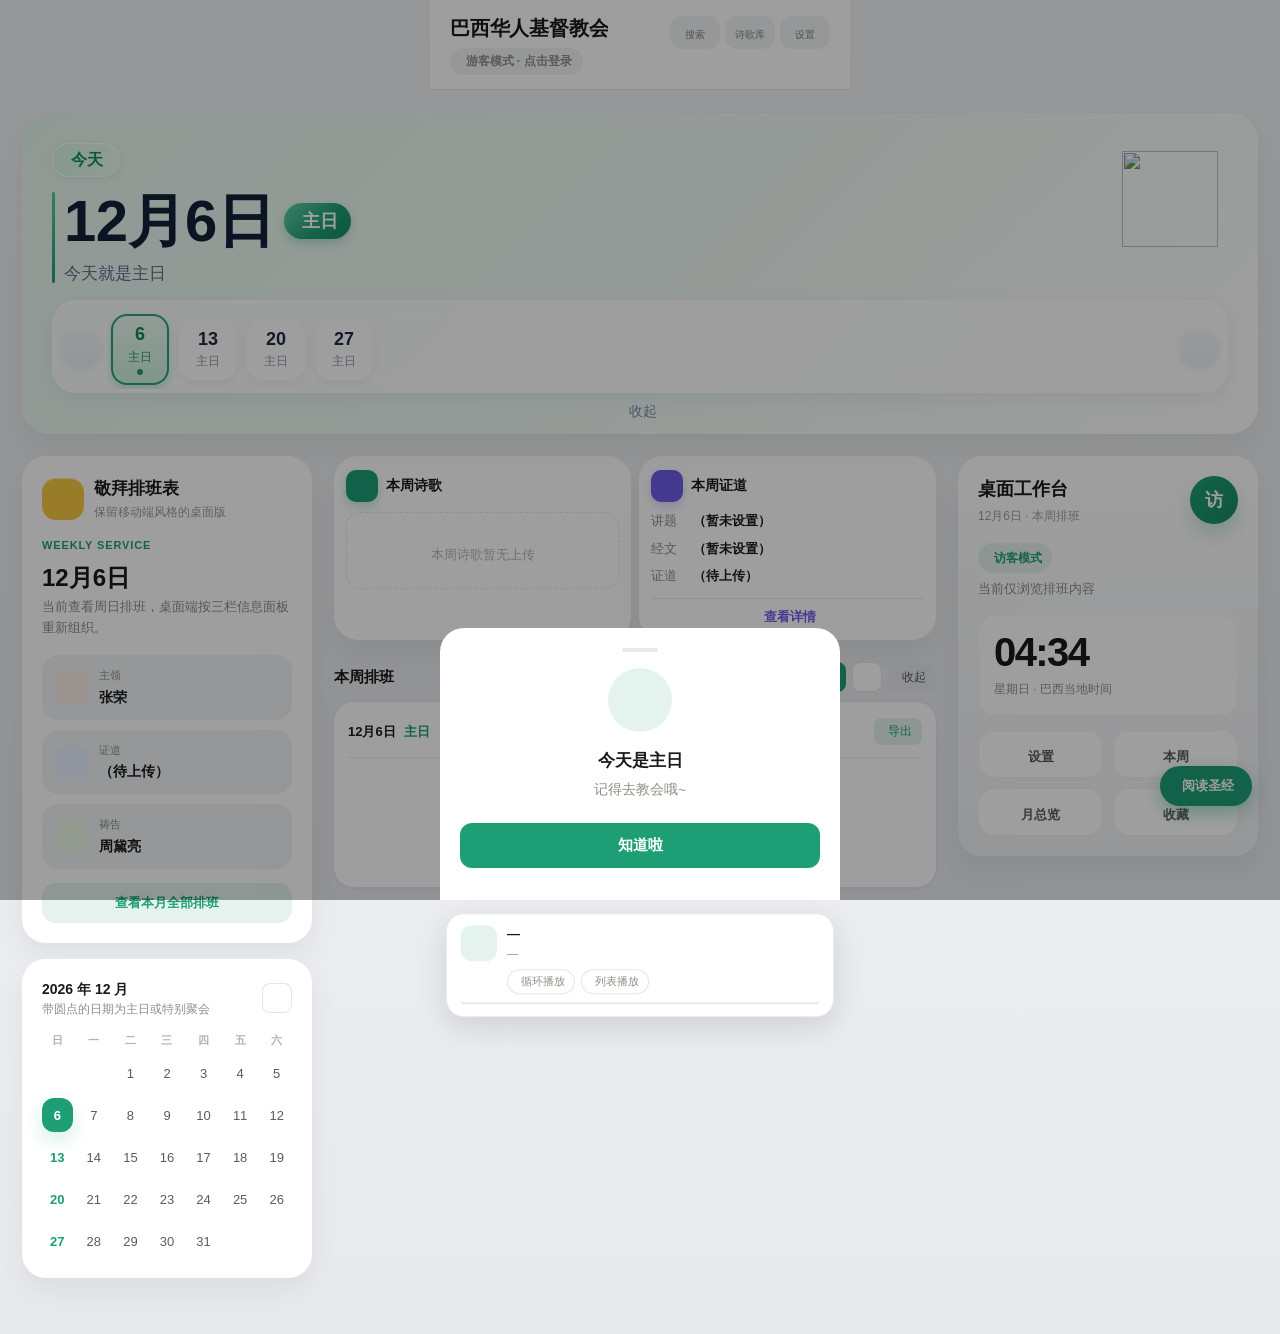
==== index.html @ f71f8730 "Add files via upload" ====
<!DOCTYPE html>
<html lang="zh-CN">
<head>
  <style type="text/css">
   @font-face {
       font-family: "MyLocalFont";
       src: url("liguofu.ttf") format("truetype");
       font-weight: normal;
       font-style: normal;
       font-display: swap;
   }
        
</style>
<meta charset="UTF-8">
<meta name="viewport" content="width=device-width, initial-scale=1.0">
<title id="pageTitleTag">敬拜排班表</title>
<meta name="description" id="metaDescTag" content="教会敬拜排班与诗歌库">
<meta property="og:title" id="metaOgTitleTag" content="敬拜排班表">
<meta property="og:description" id="metaOgDescTag" content="教会敬拜排班与诗歌库">
<meta property="og:image" id="metaOgImageTag" content="">
<link rel="stylesheet" href="https://cdn.jsdelivr.net/npm/@tabler/icons-webfont@latest/tabler-icons.min.css">
<link rel="stylesheet" href="styles.css">
</head>
<body class="app-loading">
<div class="app-loader" id="appLoader" aria-live="polite" aria-label="页面加载中">
  <div class="app-loader-inner">
    <div class="app-loader-book" aria-hidden="true">
      <div class="app-loader-shadow"></div>
      <div class="app-loader-book-shell">
        <div class="app-loader-cover-left"></div>
        <div class="app-loader-cover-right"></div>
        <div class="app-loader-book-spine"></div>
        <div class="app-loader-page-left"></div>
        <div class="app-loader-page-right"></div>
        <div class="app-loader-flip-page page-1"></div>
        <div class="app-loader-flip-page page-2"></div>
        <div class="app-loader-flip-page page-3"></div>
        <div class="app-loader-cross"></div>
        <div class="app-loader-ribbon"></div>
      </div>
    </div>
    <div class="app-loader-text">
      <div class="app-loader-verse" id="appLoaderVerse">正在翻阅圣经内容...</div>
      <div class="app-loader-ref" id="appLoaderVerseRef"></div>
    </div>
  </div>
</div>
<!-- ── Fixed top identity bar ──────────────────────────── -->
<div class="app-topbar" id="appTopbar">
  <div class="app-topbar-row">
    <div class="app-topbar-id">
      <div class="app-topbar-title">巴西华人基督教会</div>
      <div class="admin-badge" id="topbarAdminBadge" style="display:none"><i class="ti ti-shield-check"></i>管理员</div>
      <button class="guest-badge" id="topbarGuestBadge" onclick="openLogin()" title="点击登录管理员账号" aria-label="游客模式，点击登录">
        <i class="ti ti-user"></i>游客模式 · 点击登录
      </button>
    </div>
    <div class="app-topbar-icons">
      <!-- Search moved up from the header card for quicker access -->
      <button class="search-entry-btn" id="searchEntryBtn" onclick="openSearchModal()" title="搜索人员排班" aria-label="搜索排班">
        <i class="ti ti-search"></i><span class="tb-btn-label">搜索</span>
      </button>
      <!-- Song library entry now sits in the primary top bar for quick access -->
      <button class="songlib-entry-btn" id="songLibEntryBtn" onclick="openSongLibrary()" title="诗歌库" aria-label="诗歌库">
        <i class="ti ti-music"></i><span class="tb-btn-label">诗歌库</span>
      </button>
      <!-- Logged-in state: leave approval lives inside the admin dropdown menu -->
      <div id="adminBar" class="admin-bar">
        <div class="admin-menu-wrap">
          <button class="logout-btn" id="adminMenuBtn" onclick="toggleAdminMenu(event)" title="管理" aria-label="管理">
            <i class="ti ti-shield-cog"></i><span class="tb-btn-label">管理</span>
            <span class="leave-badge-dot" id="adminMenuBadgeDot">0</span>
          </button>
          <div class="admin-menu" id="adminMenu">
            <button class="admin-menu-item" onclick="closeAdminMenu();openLeaveEntry()">
              <i class="ti ti-calendar-off"></i><span>请假审批</span>
              <span class="admin-menu-item-badge" id="leaveMenuBadge">0</span>
            </button>
            <button class="admin-menu-item" onclick="closeAdminMenu();openAdminData()">
              <i class="ti ti-chart-bar"></i><span>访客与登录数据</span>
            </button>
            <button class="admin-menu-item" onclick="closeAdminMenu();openFeedbackList()">
              <i class="ti ti-message-2"></i><span>用户反馈</span>
            </button>
            <button class="admin-menu-item" onclick="closeAdminMenu();openRoster()">
              <i class="ti ti-users"></i><span>名单成员管理</span>
            </button>
            <div class="admin-menu-divider"></div>
            <button class="admin-menu-item danger" onclick="closeAdminMenu();logout()">
              <i class="ti ti-logout"></i><span>退出登录</span>
            </button>
          </div>
        </div>
      </div>
      <button class="settings-entry-btn" onclick="openSettings()" title="用户设置" aria-label="用户设置">
        <i class="ti ti-settings"></i><span class="tb-btn-label">设置</span>
      </button>
    </div>
  </div>
</div>
<div class="app">
<div class="app-topbar-spacer"></div>

<!-- ── Header ────────────────────────────────────────── -->
<div class="header-card" id="headerCard">
  <div class="header-card-bg" id="headerCardBg" aria-hidden="true"></div>
  <div class="date-info-card">
    <div class="header-card-deco" aria-hidden="true"><img src="https://raw.githubusercontent.com/duijiao/schedule/6491a5d0398a45434e4b0cbef066ec70df3dabe9/time.png" alt=""></div>
    <div class="header-slogan" id="hdrSlogan" aria-hidden="true"></div>
    <div class="date-info-top" onclick="openMonthPicker()" title="选择月份">
      <div class="header-date">
        <div class="today-label"><i class="ti ti-calendar"></i>今天</div>
        <div class="date-info-block">
          <div class="date-info-date-row">
            <div class="day-num" id="hdrDay"></div>
            <span class="date-info-weekday-tag"><span id="hdrWeekdayTag">主日</span><i class="ti ti-chevron-right"></i></span>
          </div>
          <div class="header-date-hint">
            <span class="day-info-text" id="hdrInfo"></span>
          </div>
          <div class="header-mini" id="hdrMini"></div>
        </div>
      </div>
    </div>
  </div>
  <div class="header-collapsible">
    <div class="week-nav-wrap">
      <button class="nav-arrow" onclick="shiftMonth(-1)" aria-label="上个月"><i class="ti ti-chevron-left"></i></button>
      <div class="week-nav" id="sundayNav"></div>
      <button class="nav-arrow" onclick="shiftMonth(1)" aria-label="下个月"><i class="ti ti-chevron-right"></i></button>
    </div>
  </div>
  <div class="collapse-tab" onclick="toggleCollapse()">
    <i class="ti ti-chevron-up" id="collapseIcon"></i>
    <span id="collapseLabel">收起</span>
  </div>
</div>

<!-- ── Modals ─────────────────────────────────────────── -->
<div class="modal-overlay" id="searchOverlay" onclick="closeSearchModal(event)">
  <div class="search-modal modal-has-close-btn" onclick="event.stopPropagation()">
    <button class="modal-close-btn" onclick="closeSearchModal()" aria-label="关闭"><i class="ti ti-x"></i></button>
    <div class="picker-handle"></div>
    <div class="drawer-title">搜索排班</div>
    <div class="drawer-sub">输入人名，查看本月排班记录</div>
    <div class="search-modal-wrap">
      <i class="ti ti-search search-modal-icon"></i>
      <input class="search-modal-input" id="searchInput" type="text" placeholder="搜索人名，查看本月排班…" oninput="onSearch()" autocomplete="off">
      <button class="search-modal-clear" id="searchClear" onclick="clearSearch()"><i class="ti ti-x"></i></button>
    </div>
    <div class="search-modal-hint" id="searchModalHint">
      <i class="ti ti-search"></i>
      <span>输入人名，快速查看本月排班</span>
    </div>
    <div class="search-modal-results" id="searchResultPanel">
      <div class="search-result-header">
        <span class="search-result-title" id="searchResultTitle"></span>
        <button class="export-btn" onclick="doExportPerson(document.getElementById('searchInput').value.trim())">
          <i class="ti ti-download"></i>导出
        </button>
      </div>
      <div id="searchResultList"></div>
    </div>
  </div>
</div>

<div class="modal-overlay" id="monthPickerOverlay" onclick="closeMonthPicker(event)">
  <div class="month-picker modal-has-close-btn" onclick="event.stopPropagation()">
    <button class="modal-close-btn" onclick="closeMonthPicker()" aria-label="关闭"><i class="ti ti-x"></i></button>
    <div class="picker-handle"></div>
    <div class="picker-title">选择月份</div>
    <div class="picker-year-row">
      <button class="year-arrow" onclick="shiftYear(-1)"><i class="ti ti-chevron-left"></i></button>
      <span class="year-label" id="pickerYear"></span>
      <button class="year-arrow" onclick="shiftYear(1)"><i class="ti ti-chevron-right"></i></button>
    </div>
    <div class="month-grid" id="monthGrid"></div>
  </div>
</div>

<div class="modal-overlay" id="loginOverlay" onclick="closeLogin(event)">
  <div class="login-modal modal-has-close-btn" onclick="event.stopPropagation()">
    <button class="modal-close-btn" onclick="closeLogin()" aria-label="关闭"><i class="ti ti-x"></i></button>
    <div class="picker-handle"></div>
    <div class="login-title">管理员登录</div>
    <div class="login-sub">仅管理员可新增或修改排班</div>
    <div class="form-field">
      <label class="form-label">账号 / 邮箱</label>
      <input class="form-input" id="loginUser" type="text" placeholder="管理员账号或邮箱" autocomplete="off">
    </div>
    <div class="form-field">
      <label class="form-label">密码</label>
      <input class="form-input" id="loginPass" type="password" placeholder="密码" onkeydown="if(event.key==='Enter')doLogin()">
      <div class="form-error" id="loginError">账号或密码错误，请重试</div>
    </div>
    <button class="submit-btn" onclick="doLogin()">登录</button>
  </div>
</div>

<div class="modal-overlay" id="editOverlay" onclick="closeEdit(event)">
  <div class="edit-drawer" onclick="event.stopPropagation()">
    <div class="picker-handle"></div>
    <div class="drawer-title" id="editDrawerTitle"></div>
    <div class="drawer-sub" id="editDrawerSub"></div>
    <div id="editRoleSections"></div>
    <div class="drawer-actions">
      <button class="btn-cancel" onclick="closeEdit()">取消</button>
      <button class="btn-save" onclick="saveEdit()">保存</button>
    </div>
  </div>
</div>

<div class="modal-overlay" id="rosterOverlay" onclick="closeRoster(event)">
  <div class="edit-drawer modal-has-close-btn" onclick="event.stopPropagation()" style="max-height:90vh">
    <button class="modal-close-btn" onclick="closeRoster()" aria-label="关闭"><i class="ti ti-x"></i></button>
    <div class="picker-handle"></div>
    <div class="drawer-title">名单管理</div>
    <div class="drawer-sub">修改后立即生效，轮流排班自动计算</div>
    <div class="role-section">
      <div class="role-section-head"><div class="role-section-badge" style="background:#993C1D"><i class="ti ti-microphone" style="color:#fff"></i><span style="color:#fff">主理名单（轮流）</span></div></div>
      <div class="people-grid" id="leaderChips"></div>
      <div class="add-person-row"><input class="add-person-input" id="leaderInput" placeholder="添加主理人员" onkeydown="if(event.key==='Enter')addRosterPerson('leader')"><button class="add-person-btn" onclick="addRosterPerson('leader')">添加</button></div>
      <div style="font-size:11px;color:#aaa;margin-top:8px;display:flex;align-items:center;gap:8px"><span>起始日期（第一位）：</span><input id="leaderBase" type="date" style="border:1px solid #e0e0e0;border-radius:6px;padding:3px 6px;font-size:12px;font-family:inherit" onchange="saveRosterBase('leader',this.value)"></div>
    </div>
    <div class="role-section">
      <div class="role-section-head"><div class="role-section-badge" style="background:#3B6D11"><i class="ti ti-pray" style="color:#fff"></i><span style="color:#fff">祷告名单（轮流）</span></div></div>
      <div class="people-grid" id="prayerChips"></div>
      <div class="add-person-row"><input class="add-person-input" id="prayerInput" placeholder="添加祷告人员" onkeydown="if(event.key==='Enter')addRosterPerson('prayer')"><button class="add-person-btn" onclick="addRosterPerson('prayer')">添加</button></div>
      <div style="font-size:11px;color:#aaa;margin-top:8px;display:flex;align-items:center;gap:8px"><span>起始日期（第一位）：</span><input id="prayerBase" type="date" style="border:1px solid #e0e0e0;border-radius:6px;padding:3px 6px;font-size:12px;font-family:inherit" onchange="saveRosterBase('prayer',this.value)"></div>
    </div>
    <div class="role-section">
      <div class="role-section-head"><div class="role-section-badge" style="background:#185FA5"><i class="ti ti-book" style="color:#fff"></i><span style="color:#fff">证道名单（按月上传）</span></div></div>
      <div style="display:flex;align-items:center;gap:8px;margin-bottom:12px">
        <input type="month" id="sermonMonthInput" style="flex:1;padding:8px 10px;border:1.5px solid rgba(0,0,0,0.1);border-radius:10px;font-size:13px;outline:none;font-family:inherit" onchange="renderSermonMonthUI()">
        <button class="add-person-btn" onclick="renderSermonMonthUI()">载入</button>
      </div>
      <div id="sermonMonthList" style="display:flex;flex-direction:column;gap:8px"></div>
    </div>
    <div class="role-section">
      <div class="role-section-head"><div class="role-section-badge" style="background:#6741D9"><i class="ti ti-chart-bar" style="color:#fff"></i><span style="color:#fff">服侍次数统计</span></div></div>
      <div style="display:flex;align-items:center;gap:8px;margin-bottom:10px;flex-wrap:wrap">
        <input type="month" id="svcStatStart" style="flex:1;min-width:120px;padding:8px 10px;border:1.5px solid rgba(0,0,0,0.1);border-radius:10px;font-size:13px;outline:none;font-family:inherit">
        <span style="color:#aaa;font-size:12px">至</span>
        <input type="month" id="svcStatEnd" style="flex:1;min-width:120px;padding:8px 10px;border:1.5px solid rgba(0,0,0,0.1);border-radius:10px;font-size:13px;outline:none;font-family:inherit">
      </div>
      <div style="display:flex;align-items:center;gap:8px;margin-bottom:12px;flex-wrap:wrap">
        <select id="svcStatRole" style="flex:1;min-width:120px;padding:8px 10px;border:1.5px solid rgba(0,0,0,0.1);border-radius:10px;font-size:13px;outline:none;font-family:inherit;background:#fff">
          <option value="">全部岗位</option>
        </select>
        <button class="add-person-btn" onclick="renderServiceStats()">统计</button>
      </div>
      <div id="svcStatSummary" style="font-size:11px;color:#aaa;margin-bottom:8px"></div>
      <div id="svcStatList" style="display:flex;flex-direction:column;gap:6px"></div>
    </div>
    <div class="drawer-actions">
      <button class="btn-save" style="flex:1" onclick="closeRoster()">关闭</button>
    </div>
  </div>
</div>

<!-- ── Admin: site visits & login logs ───────────────────── -->
<div class="modal-overlay" id="adminDataOverlay" onclick="closeAdminData(event)">
  <div class="edit-drawer modal-has-close-btn" onclick="event.stopPropagation()" style="max-height:90vh">
    <button class="modal-close-btn" onclick="closeAdminData()" aria-label="关闭"><i class="ti ti-x"></i></button>
    <div class="picker-handle"></div>
    <div class="drawer-title">访客与登录记录</div>
    <div class="drawer-sub">仅管理员可见，数据来自云端；按设备去重，同一手机换过不同 IP 也会合并为一条，最多拉取最近 200 条原始记录</div>

    <div class="upload-source-tabs" style="margin-bottom:14px">
      <button class="upload-source-tab active" id="adminDataTabVisits" onclick="switchAdminDataTab('visits')">访客记录</button>
      <button class="upload-source-tab" id="adminDataTabLogins" onclick="switchAdminDataTab('logins')">登录记录</button>
    </div>

    <div id="adminDataSummary" style="font-size:12px;color:#888;margin-bottom:10px;display:flex;gap:14px;flex-wrap:wrap"></div>

    <button class="btn-danger-outline" id="deleteUnknownVisitsBtn" onclick="deleteUnknownVisits()">
      <i class="ti ti-trash"></i><span>删除 IP 未知的访客记录</span>
    </button>

    <div id="adminDataLoading" style="text-align:center;color:#aaa;font-size:13px;padding:20px 0">加载中…</div>
    <div id="adminDataVisitsPane" style="display:flex;flex-direction:column;gap:8px"></div>
    <div id="adminDataLoginsPane" style="display:none;flex-direction:column;gap:8px"></div>

    <div class="drawer-actions">
      <button class="btn-cancel" style="flex:1" onclick="refreshAdminData()">刷新</button>
      <button class="btn-save" style="flex:1" onclick="closeAdminData()">关闭</button>
    </div>
  </div>
</div>

<!-- ── 用户反馈列表（管理员查看）：居中弹窗，独立样式，不复用底部抽屉 ── -->
<div class="modal-overlay feedback-list-overlay" id="feedbackListOverlay" onclick="closeFeedbackList(event)">
  <div class="feedback-list-panel modal-has-close-btn" onclick="event.stopPropagation()">
    <button class="modal-close-btn" onclick="closeFeedbackList()" aria-label="关闭"><i class="ti ti-x"></i></button>
    <div class="drawer-title">用户反馈</div>
    <div class="drawer-sub">仅管理员可见，数据来自云端，最多拉取最近 200 条</div>

    <div class="upload-source-tabs" style="margin-bottom:14px">
      <button class="upload-source-tab active" id="feedbackListTabAll" onclick="switchFeedbackListTab('all')">全部</button>
      <button class="upload-source-tab" id="feedbackListTabGood" onclick="switchFeedbackListTab('good')">很好</button>
      <button class="upload-source-tab" id="feedbackListTabNeutral" onclick="switchFeedbackListTab('neutral')">一般</button>
      <button class="upload-source-tab" id="feedbackListTabBad" onclick="switchFeedbackListTab('bad')">有问题</button>
    </div>

    <div id="feedbackListSummary" style="font-size:12px;color:#888;margin-bottom:10px;display:flex;gap:14px;flex-wrap:wrap"></div>

    <div id="feedbackListLoading" style="text-align:center;color:#aaa;font-size:13px;padding:20px 0">加载中…</div>
    <div id="feedbackListPane" style="display:flex;flex-direction:column;gap:8px"></div>

    <div class="drawer-actions">
      <button class="btn-cancel" style="flex:1" onclick="refreshFeedbackList()">刷新</button>
      <button class="btn-save" style="flex:1" onclick="closeFeedbackList()">关闭</button>
    </div>
  </div>
</div>

<!-- ── Leave request: self-service submission modal ─────── -->
<div class="modal-overlay" id="leaveOverlay" onclick="closeLeaveEntry(event)">
  <div class="leave-modal" onclick="event.stopPropagation()">
    <div class="picker-handle"></div>
    <div id="leaveFormBox">
      <div class="leave-modal-title">请假申请</div>
      <div class="leave-modal-sub">选择您在该周的岗位与姓名，填写原因后提交，管理员会尽快为您安排替补</div>

      <div class="form-field">
        <label class="form-label">选择主日</label>
        <input class="form-input" id="leaveDateInput" type="date" onchange="onLeaveDateChange()">
      </div>

      <div class="form-field">
        <label class="form-label">该周排班（点击选择您的岗位）</label>
        <div class="leave-shift-pick-grid" id="leaveShiftPickGrid"></div>
      </div>

      <div class="form-field" id="leaveNameField" style="display:none">
        <label class="form-label">您的姓名</label>
        <div class="leave-name-chip-grid" id="leaveNameChipGrid"></div>
      </div>

      <div class="form-field">
        <label class="form-label">请假原因（选填）</label>
        <textarea class="leave-reason-textarea" id="leaveReasonInput" placeholder="例如：临时出差、身体不适等"></textarea>
      </div>

      <div class="leave-form-error" id="leaveFormError">请选择主日、岗位与姓名后再提交</div>
      <div class="drawer-actions">
        <button class="btn-cancel" onclick="closeLeaveEntry()">取消</button>
        <button class="btn-save" onclick="submitLeaveRequest()">提交申请</button>
      </div>
    </div>
    <div class="leave-success-box" id="leaveSuccessBox">
      <i class="ti ti-circle-check"></i>
      <div class="leave-success-title">申请已提交</div>
      <div class="leave-success-sub">管理员审核后会安排替补，请留意排班更新</div>
      <div class="drawer-actions">
        <button class="btn-save" style="flex:1" onclick="closeLeaveEntry()">完成</button>
      </div>
    </div>
  </div>
</div>

<!-- ── 邮箱绑定信息修改（通过专属链接 ?manage=token 打开）────── -->
<div class="modal-overlay" id="manageSubOverlay" onclick="closeManageSubModal(event)">
  <div class="leave-modal" onclick="event.stopPropagation()">
    <div class="picker-handle"></div>
    <div class="leave-modal-title">邮箱提醒设置</div>
    <div class="leave-modal-sub">可以直接修改邮箱、姓名，也可以取消订阅</div>

    <div class="form-field">
      <label class="form-label">接收提醒的邮箱</label>
      <input class="form-input" id="manageSubEmailInput" type="email" placeholder="邮箱地址">
    </div>
    <div class="form-field">
      <label class="form-label">姓名</label>
      <input class="form-input" id="manageSubNameInput" type="text" placeholder="用于匹配本周排班">
    </div>

    <div class="leave-form-error" id="manageSubError">请输入有效的邮箱地址</div>
    <div class="drawer-actions">
      <button class="btn-cancel" onclick="unsubscribeFromManageModal()">取消订阅</button>
      <button class="btn-save" onclick="saveManageSubModal()">保存修改</button>
    </div>
  </div>
</div>

<!-- ── Leave request: admin review list modal ────────────── -->
<div class="modal-overlay" id="leaveListOverlay" onclick="closeLeaveList(event)">
  <div class="edit-drawer modal-has-close-btn" onclick="event.stopPropagation()" style="max-height:88vh">
    <button class="modal-close-btn" onclick="closeLeaveList()" aria-label="关闭"><i class="ti ti-x"></i></button>
    <div class="picker-handle"></div>
    <div class="drawer-title">请假申请管理</div>
    <div class="drawer-sub">审批后可直接前往排班修改替补人员</div>
    <div class="leave-notif-hint" id="leaveNotifHint" onclick="openSettings();closeLeaveList()">
      <i class="ti ti-bell-ringing"></i>
      <span>开启浏览器推送通知，有新请假申请时可第一时间收到提醒</span>
      <i class="ti ti-chevron-right"></i>
    </div>
    <div class="leave-list-filter-row">
      <button class="leave-filter-btn active" id="leaveFilterPending" onclick="setLeaveListFilter('pending')">待处理</button>
      <button class="leave-filter-btn" id="leaveFilterApproved" onclick="setLeaveListFilter('approved')">已批准</button>
      <button class="leave-filter-btn" id="leaveFilterAll" onclick="setLeaveListFilter('all')">全部</button>
    </div>
    <div id="leaveListBody"></div>
  </div>
</div>

<div class="modal-overlay" id="noticeDetailOverlay" onclick="this.classList.remove('open')">
  <div class="notice-detail modal-has-close-btn" onclick="event.stopPropagation()">
    <button class="modal-close-btn" onclick="document.getElementById('noticeDetailOverlay').classList.remove('open')" aria-label="关闭"><i class="ti ti-x"></i></button>
    <div class="picker-handle"></div>
    <div class="notice-detail-title" id="noticeDetailTitle"></div>
    <div id="noticeDetailBody"></div>
  </div>
</div>

<div class="modal-overlay" id="sermonThemeDetailOverlay" onclick="closeSermonThemeDetail(event)">
  <div class="notice-detail sermon-theme-detail modal-has-close-btn" onclick="event.stopPropagation()">
    <button class="modal-close-btn" onclick="closeSermonThemeDetail()" aria-label="关闭"><i class="ti ti-x"></i></button>
    <div class="picker-handle"></div>
    <div class="notice-detail-title" id="sermonThemeDetailTitle"></div>
    <div class="sermon-theme-detail-date" id="sermonThemeDetailDate"></div>
    <div id="sermonThemeDetailBody"></div>
  </div>
</div>

<div class="modal-overlay" id="sermonDetailOverlay" onclick="closeSermonDetail(event)">
  <div class="notice-detail sermon-theme-detail modal-has-close-btn" onclick="event.stopPropagation()">
    <button class="modal-close-btn" onclick="closeSermonDetail()" aria-label="关闭"><i class="ti ti-x"></i></button>
    <div class="picker-handle"></div>
    <div class="notice-detail-title" id="sermonDetailTitle"></div>
    <div class="sermon-theme-detail-date" id="sermonDetailDate"></div>
    <div id="sermonDetailBody"></div>
  </div>
</div>

<div class="modal-overlay" id="exportChoiceOverlay" onclick="this.classList.remove('open')">
  <div class="export-choice modal-has-close-btn" onclick="event.stopPropagation()">
    <button class="modal-close-btn" onclick="document.getElementById('exportChoiceOverlay').classList.remove('open')" aria-label="关闭"><i class="ti ti-x"></i></button>
    <div class="picker-handle"></div>
    <div class="export-choice-title">导出排班明细</div>
    <div class="export-choice-sub">请选择导出范围</div>
    <div class="export-option" onclick="doExport('week')">
      <div class="export-option-icon" style="background:var(--primary-light)"><i class="ti ti-calendar-week" style="color:var(--primary)"></i></div>
      <div>
        <div class="export-option-title">本周排班</div>
        <div class="export-option-desc">仅导出当前选中周日的排班</div>
      </div>
    </div>
    <div class="export-option" onclick="doExport('month')">
      <div class="export-option-icon" style="background:#FAECE7"><i class="ti ti-calendar-month" style="color:#993C1D"></i></div>
      <div>
        <div class="export-option-title">本月全部排班</div>
        <div class="export-option-desc">导出当前月份所有周日的排班</div>
      </div>
    </div>
    <div class="export-option" onclick="openCustomExport()">
      <div class="export-option-icon" style="background:#EAF1FC"><i class="ti ti-adjustments" style="color:#2B5FAD"></i></div>
      <div>
        <div class="export-option-title">自定义导出</div>
        <div class="export-option-desc">自选日期范围，可自定义标题</div>
      </div>
    </div>
  </div>
</div>

<div class="modal-overlay" id="customExportOverlay" onclick="if(event.target===this)this.classList.remove('open')">
  <div class="export-choice modal-has-close-btn" onclick="event.stopPropagation()">
    <button class="modal-close-btn" onclick="document.getElementById('customExportOverlay').classList.remove('open')" aria-label="关闭"><i class="ti ti-x"></i></button>
    <div class="picker-handle"></div>
    <div class="export-choice-title">自定义导出</div>
    <div class="export-choice-sub">选择日期范围，并可以自定义标题</div>
    <div style="display:flex;flex-direction:column;gap:14px;margin-top:16px">
      <div>
        <label style="display:block;font-size:13px;color:var(--text-secondary,#666);margin-bottom:6px">开始日期</label>
        <input type="date" id="customExportStart" style="width:100%;box-sizing:border-box;padding:10px 12px;border-radius:10px;border:1px solid rgba(0,0,0,0.12);font-size:15px">
      </div>
      <div>
        <label style="display:block;font-size:13px;color:var(--text-secondary,#666);margin-bottom:6px">结束日期</label>
        <input type="date" id="customExportEnd" style="width:100%;box-sizing:border-box;padding:10px 12px;border-radius:10px;border:1px solid rgba(0,0,0,0.12);font-size:15px">
      </div>
      <div>
        <label style="display:block;font-size:13px;color:var(--text-secondary,#666);margin-bottom:6px">自定义标题（留空则用默认标题）</label>
        <input type="text" id="customExportTitle" placeholder="例如：2026年复活节特别聚会排班表" maxlength="40" style="width:100%;box-sizing:border-box;padding:10px 12px;border-radius:10px;border:1px solid rgba(0,0,0,0.12);font-size:15px">
      </div>
    </div>
    <button class="export-btn" style="width:100%;justify-content:center;margin-top:20px" onclick="doExportCustom()">
      <i class="ti ti-download"></i> 生成并下载
    </button>
  </div>
</div>

<div class="modal-overlay" id="sundayReminderOverlay" onclick="closeSundayReminder(event)">
  <div class="sunday-reminder-modal" onclick="event.stopPropagation()">
    <div class="picker-handle"></div>
    <div class="sunday-reminder-icon"><i class="ti ti-cross"></i></div>
    <div class="sunday-reminder-title">今天是主日</div>
    <div class="sunday-reminder-text">记得去教会哦~</div>
    <button class="submit-btn" onclick="closeSundayReminder()">知道啦</button>
  </div>
</div>

<div class="modal-overlay" id="saturdayReminderOverlay" onclick="closeSaturdayReminder(event)">
  <div class="sunday-reminder-modal" onclick="event.stopPropagation()">
    <div class="picker-handle"></div>
    <div class="saturday-reminder-icon"><i class="ti ti-music"></i></div>
    <div class="sunday-reminder-title">今天周六有排练</div>
    <div class="sunday-reminder-text">如果安排到你记得去排练哦~<br>时间下午三点</div>
    <button class="submit-btn" onclick="closeSaturdayReminder()">知道啦</button>
  </div>
</div>

<!-- ── 全局通知弹窗（图片卡片样式，内容由管理员在"设置"中配置）──── -->
<div class="modal-overlay" id="globalNoticeOverlay" onclick="closeGlobalNoticeModal(event)">
  <div class="gn-modal modal-has-close-btn" onclick="event.stopPropagation()">
    <button class="modal-close-btn gn-close-btn" onclick="closeGlobalNoticeModal()" aria-label="关闭"><i class="ti ti-x"></i></button>

    <div class="gn-cover" id="gnCoverWrap">
      <img class="gn-cover-img" id="gnCoverImg" src="" alt="">
      <div class="gn-cover-shade"></div>
    </div>
    <div class="gn-badge" id="gnBadge"><i class="ti ti-volume-3"></i><span id="gnBadgeText">重要</span></div>

    <div class="gn-body">
      <div class="gn-title" id="gnTitle"></div>
      <div class="gn-meta-row">
        <span class="gn-meta-item"><i class="ti ti-clock"></i><span id="gnPublishTime"></span></span>
        <span class="gn-meta-tag" id="gnTag">活动</span>
      </div>

      <div class="gn-text" id="gnText"></div>

      <div class="gn-compare-box" id="gnCompareBox">
        <div class="gn-compare-row">
          <div class="gn-compare-item">
            <div class="gn-compare-icon"><i class="ti ti-clock"></i></div>
            <div class="gn-compare-info">
              <div class="gn-compare-label">原时间</div>
              <div class="gn-compare-value gn-old" id="gnOldValue"></div>
            </div>
          </div>
          <i class="ti ti-arrow-right gn-compare-arrow"></i>
          <div class="gn-compare-item">
            <div class="gn-compare-icon gn-compare-icon-new"><i class="ti ti-clock"></i></div>
            <div class="gn-compare-info">
              <div class="gn-compare-label">调整后时间</div>
              <div class="gn-compare-value gn-new" id="gnNewValue"></div>
            </div>
          </div>
        </div>
        <div class="gn-location-row" id="gnLocationRow">
          <div class="gn-compare-icon"><i class="ti ti-map-pin"></i></div>
          <div class="gn-compare-info">
            <div class="gn-compare-label">地点</div>
            <div class="gn-compare-value" id="gnLocationValue"></div>
          </div>
        </div>
      </div>

      <div class="gn-attachment" id="gnAttachment" onclick="openGlobalNoticeAttachment()">
        <div class="gn-attach-head"><i class="ti ti-paperclip"></i><span>相关附件</span></div>
        <div class="gn-attach-card">
          <div class="gn-attach-icon"><i class="ti ti-file-type-pdf"></i></div>
          <div class="gn-attach-info">
            <div class="gn-attach-name" id="gnAttachName"></div>
            <div class="gn-attach-sub">点击查看 / 下载</div>
          </div>
          <i class="ti ti-download"></i>
        </div>
      </div>

      <div class="gn-feedback-section">
        <div class="gn-feedback-title">你使用起来感觉怎么样？<span class="gn-feedback-optional">（可选，帮助我们改进）</span></div>
        <div class="feedback-mood-row" id="feedbackMoodRow">
          <button type="button" class="feedback-mood-btn" data-mood="good" onclick="selectFeedbackMood('good')">
            <i class="ti ti-mood-smile"></i><span>很好</span>
          </button>
          <button type="button" class="feedback-mood-btn" data-mood="neutral" onclick="selectFeedbackMood('neutral')">
            <i class="ti ti-mood-neutral"></i><span>一般</span>
          </button>
          <button type="button" class="feedback-mood-btn" data-mood="bad" onclick="selectFeedbackMood('bad')">
            <i class="ti ti-mood-sad"></i><span>有问题</span>
          </button>
        </div>
        <div class="feedback-textarea-wrap">
          <textarea class="feedback-textarea" id="feedbackMessageInput" maxlength="200" placeholder="例如：希望增加某个功能，或强化某个页面…" oninput="updateFeedbackCharCount()"></textarea>
          <div class="feedback-char-count" id="feedbackCharCount">0/200</div>
        </div>
        <div class="feedback-tips-box">
          <div class="feedback-tips-head"><i class="ti ti-bulb"></i>可以告诉我们：</div>
          <div class="feedback-tips-grid" id="feedbackTipsGrid">
            <div class="feedback-tip-chip" onclick="toggleFeedbackTip(this,'哪个功能不好用')">哪个功能不好用</div>
            <div class="feedback-tip-chip" onclick="toggleFeedbackTip(this,'希望增加什么功能')">希望增加什么功能</div>
            <div class="feedback-tip-chip" onclick="toggleFeedbackTip(this,'哪个地方看不懂')">哪个地方看不懂</div>
            <div class="feedback-tip-chip" onclick="toggleFeedbackTip(this,'页面哪里需要优化')">页面哪里需要优化</div>
          </div>
        </div>
      </div>

      <div class="gn-actions">
        <label class="gn-read-row">
          <input type="checkbox" id="gnMarkReadToggle">
          <span>标记为已读</span>
        </label>
        <button type="button" class="gn-ok-btn" onclick="confirmGlobalNotice(event)">我知道了</button>
      </div>
    </div>
  </div>
</div>

<div class="modal-overlay" id="monthOverviewOverlay" onclick="closeMonthOverview(event)">
  <div class="bookmarks-panel modal-has-close-btn" onclick="event.stopPropagation()">
    <button class="modal-close-btn" onclick="closeMonthOverview()" aria-label="关闭"><i class="ti ti-x"></i></button>
    <div class="picker-handle"></div>
    <div class="bookmarks-title" id="monthOverviewTitle">📅 本月排班总览</div>
    <div class="bookmarks-sub" id="monthOverviewSub"></div>
    <div class="bookmarks-list" id="monthOverviewList"></div>
    <button class="export-btn" style="width:100%;justify-content:center;margin-top:16px" onclick="document.getElementById('monthOverviewOverlay').classList.remove('open');document.getElementById('exportChoiceOverlay').classList.add('open')">
      <i class="ti ti-download"></i>导出本月排班
    </button>
  </div>
</div>
<!-- ── Monthly Schedule Editor ──────────────────────── -->
<div class="modal-overlay monthly-editor-overlay" id="monthlyEditorOverlay" onclick="closeMonthlyEditor(event)">
  <div class="monthly-editor-panel" onclick="event.stopPropagation()">
    <div class="monthly-editor-head">
      <div class="monthly-editor-handle"></div>
      <div class="monthly-editor-nav">
        <button class="monthly-editor-nav-btn" onclick="shiftMonthlyEditor(-1)"><i class="ti ti-chevron-left"></i></button>
        <div style="text-align:center;flex:1;min-width:0;padding:0 8px">
          <div class="monthly-editor-title" id="monthlyEditorTitle"></div>
        </div>
        <button class="monthly-editor-nav-btn" onclick="shiftMonthlyEditor(1)"><i class="ti ti-chevron-right"></i></button>
        <button class="monthly-editor-nav-btn" onclick="closeMonthlyEditor()" style="margin-left:6px;background:#f0f0ee" title="关闭"><i class="ti ti-x"></i></button>
      </div>
      <div class="monthly-editor-sub" id="monthlyEditorSub"></div>
    </div>
    <div class="monthly-editor-body" id="monthlyEditorBody"></div>
    <div class="me-copy-bar" id="monthlyEditorCopyBar" style="display:none">
      <button class="me-copy-btn secondary" onclick="meCopyFromLastMonth()">
        <i class="ti ti-copy"></i>复制上月排班
      </button>
      <button class="me-copy-btn danger" onclick="meClearMonth()">
        <i class="ti ti-trash"></i>清空本月
      </button>
    </div>
  </div>
</div>

<div class="modal-overlay" id="bookmarksOverlay" onclick="closeBookmarks(event)">
  <div class="bookmarks-panel modal-has-close-btn" onclick="event.stopPropagation()">
    <button class="modal-close-btn" onclick="closeBookmarks()" aria-label="关闭"><i class="ti ti-x"></i></button>
    <div class="picker-handle"></div>
    <div class="bookmarks-title">⭐ 经文收藏</div>
    <div class="bookmarks-sub">点击条目可跳转至对应章节</div>
    <div class="bookmarks-list" id="bookmarksList"></div>
  </div>
</div>

<!-- ── Settings Modal ──────────────────────────────────── -->
<div class="modal-overlay" id="settingsOverlay" onclick="closeSettings(event)">
  <div class="settings-panel" onclick="event.stopPropagation()">
    <div class="picker-handle"></div>
    <div class="settings-title">⚙️ 用户设置</div>
    <div class="settings-sub">个性化配置，设置自动保存</div>

    <div class="settings-panel-scroll">

    <!-- 请假申请 -->
    <div class="settings-section">
      <div class="settings-section-title">📅 请假申请</div>
      <div class="settings-card">
        <div class="settings-row">
          <div class="settings-row-icon" style="background:#fdecea"><i class="ti ti-calendar-off" style="color:#e74c3c"></i></div>
          <div class="settings-row-body">
            <div class="settings-row-label">提交 / 查看请假</div>
            <div class="settings-row-desc">排班有变动时，可在此提交请假申请</div>
          </div>
          <button onclick="closeSettings();openLeaveEntry()" style="margin-left:6px;background:var(--primary);color:#fff;border:none;border-radius:8px;padding:5px 10px;font-size:12px;cursor:pointer;font-family:inherit;white-space:nowrap">请假</button>
        </div>
      </div>
    </div>

    <!-- 邮箱提醒 -->
    <!-- 主色调 -->
    <div class="settings-section">
      <div class="settings-section-title">🎨 页面主色调</div>
      <div class="settings-card">
        <div class="color-presets" id="colorPresets"></div>
        <div class="color-picker-row">
          <span class="color-picker-label">自定义颜色</span>
          <input type="color" class="color-picker-input" id="customColorPicker" value="#1D9E75" oninput="applyCustomColor(this.value)" onchange="applyCustomColor(this.value)">
        </div>
      </div>
    </div>

    <!-- 无障碍模式 -->
    <div class="settings-section">
      <div class="settings-section-title">♿ 无障碍模式</div>
      <div class="settings-card">
        <div class="a11y-toggle-wrap">
          <div class="settings-row-body">
            <div class="settings-row-label">老年人无障碍版本</div>
            <div class="a11y-preview">更大字体 · 更大按钮 · 高对比度</div>
          </div>
          <label class="toggle-switch">
            <input type="checkbox" id="a11yToggle" onchange="toggleA11yMode(this.checked)">
            <div class="toggle-track"></div>
            <div class="toggle-thumb"></div>
          </label>
        </div>
      </div>
    </div>

    <!-- 功能板块显示与顺序 -->
    <div class="settings-section">
      <div class="settings-section-title">📋 功能板块 · 显示与排序</div>
      <div class="settings-card">
        <div class="section-order-list" id="sectionOrderList"></div>
      </div>
    </div>

    <!-- 人名提醒 -->
    <div class="settings-section">
      <div class="settings-section-title">👤 人名排班提醒</div>
      <div class="settings-card">
        <div class="settings-row">
          <div class="settings-row-icon" style="background:#e8f0fe"><i class="ti ti-bell" style="color:#3B5BDB"></i></div>
          <div class="settings-row-body">
            <div class="settings-row-label">浏览器推送通知</div>
            <div class="settings-row-desc">排班含关注人名、或收到新的请假申请时弹出系统通知</div>
          </div>
          <span class="notif-status" id="notifStatus">未授权</span>
          <button class="notif-auth-btn" onclick="requestNotifPermission()">授权</button>
        </div>
        <div class="name-tags-wrap">
          <div class="name-tags" id="nameTagsList"></div>
          <div class="name-add-row">
            <input class="name-add-input" id="nameAddInput" placeholder="输入要关注的人名" onkeydown="if(event.key==='Enter')addWatchName()">
            <button class="name-add-btn" onclick="addWatchName()">添加</button>
          </div>
        </div>
      </div>
    </div>

    <!-- 批量导入邮箱提醒（仅管理员） -->
    <div class="settings-section admin-only-section" id="bulkReminderSection" style="display:none">
      <div class="settings-section-title">📮 批量导入邮箱提醒（管理员）</div>
      <div class="settings-card" style="padding:12px 16px;display:flex;flex-direction:column;gap:10px;">
        <div style="font-size:12px;color:#999;line-height:1.6">
          每行一条，格式：<strong>姓名 邮箱</strong>（姓名和邮箱之间用空格或逗号隔开都可以）。姓名会自动与排班联动——
          只有这个人本周确实有排班（含主领）时，才会在本周的提醒邮件发送对象里；没有排班就不会打扰。
        </div>
        <textarea id="bulkReminderInput" placeholder="刘根英 liugenying@qq.com
张三,zhangsan@163.com" style="width:100%;box-sizing:border-box;min-height:110px;padding:8px 10px;border:1px solid #e0e0e0;border-radius:8px;font-size:13px;font-family:inherit;resize:vertical"></textarea>
        <div class="leave-form-error" id="bulkReminderError"></div>
        <div style="display:flex;gap:8px;flex-wrap:wrap">
          <button class="btn-save" style="flex:none;padding:6px 14px" onclick="bulkImportReminderSubscribers()"><i class="ti ti-upload" style="font-size:14px;margin-right:4px"></i>批量导入</button>
          <button class="btn-cancel" style="flex:none;padding:6px 14px" onclick="triggerBatchWelcomeEmails()"><i class="ti ti-send" style="font-size:14px;margin-right:4px"></i>批量发送订阅成功提醒</button>
          <button class="btn-cancel" style="flex:none;padding:6px 14px" onclick="triggerBatchScheduleEmails()"><i class="ti ti-calendar-event" style="font-size:14px;margin-right:4px"></i>批量发送排班提醒</button>
        </div>
        <div id="bulkReminderList" style="font-size:12px;color:#999;line-height:1.6"></div>

        <div style="border-top:1px solid #eee;margin-top:4px;padding-top:10px;display:flex;flex-direction:column;gap:8px">
          <div style="display:flex;justify-content:space-between;align-items:center">
            <div style="font-size:13px;font-weight:600;color:#333">已导入的邮箱（<span id="reminderSubscriberCount">0</span>）</div>
            <button class="reminder-email-edit-btn" onclick="loadReminderSubscribersList()"><i class="ti ti-refresh" style="font-size:13px;margin-right:2px"></i>刷新</button>
          </div>
          <div id="reminderSubscribersListWrap" style="display:flex;flex-direction:column;gap:6px;max-height:320px;overflow-y:auto"></div>
        </div>
      </div>
    </div>

    <!-- 教会主页 church.html 素材上传（仅管理员） -->
    <div class="settings-section admin-only-section" id="churchSiteSection" style="display:none">
      <div class="settings-section-title">⛪ 教会主页图片（管理员）</div>
      <div class="settings-card" style="padding:12px 16px;display:flex;flex-direction:column;gap:14px;">
        <div style="font-size:12px;color:#999;line-height:1.6">
          这里上传的图片会显示在教会公开主页（church.html）上，本周证道信息和经文会自动从排班数据里读取，不用在这里另外填写。
        </div>
        <div style="display:flex;align-items:center;gap:12px">
          <img id="churchLogoPreview" src="" style="width:52px;height:52px;border-radius:14px;object-fit:cover;background:#f2f2f0;display:none;flex-shrink:0" alt="">
          <div style="flex:1;min-width:0">
            <div style="font-size:13px;font-weight:600;color:#333;margin-bottom:4px">头部 Logo</div>
            <label class="btn-cancel" style="display:inline-flex;align-items:center;gap:6px;padding:6px 14px;cursor:pointer">
              <i class="ti ti-upload" style="font-size:14px"></i>上传 / 更换
              <input type="file" accept="image/*" style="display:none" onchange="handleChurchLogoSelect(this)">
            </label>
          </div>
        </div>
        <div style="display:flex;align-items:center;gap:12px">
          <img id="churchBannerPreview" src="" style="width:80px;height:52px;border-radius:10px;object-fit:cover;background:#f2f2f0;display:none;flex-shrink:0" alt="">
          <div style="flex:1;min-width:0">
            <div style="font-size:13px;font-weight:600;color:#333;margin-bottom:4px">欢迎横幅背景图</div>
            <label class="btn-cancel" style="display:inline-flex;align-items:center;gap:6px;padding:6px 14px;cursor:pointer">
              <i class="ti ti-upload" style="font-size:14px"></i>上传 / 更换
              <input type="file" accept="image/*" style="display:none" onchange="handleChurchBannerSelect(this)">
            </label>
          </div>
        </div>
        <a href="church.html" target="_blank" style="font-size:12.5px;color:var(--primary);font-weight:600;text-decoration:none">
          <i class="ti ti-external-link" style="font-size:13px;margin-right:3px"></i>预览教会主页
        </a>
      </div>
    </div>

    <!-- 全局通知弹窗（仅管理员） -->
    <div class="settings-section admin-only-section" id="globalNoticeSection" style="display:none">
      <div class="settings-section-title">📢 全局通知弹窗（管理员）</div>
      <div class="settings-card" style="padding:12px 16px;display:flex;flex-direction:column;gap:14px;">
        <div style="font-size:12px;color:#999;line-height:1.6">
          设置内容并点击"保存并发布"后，会以图片卡片样式弹窗提醒所有访问者（每人首次看到时弹出一次）。随时可以用下方开关关闭，关闭后不再对任何人弹出。
        </div>

        <div class="a11y-toggle-wrap" style="padding:0">
          <div class="settings-row-body">
            <div class="settings-row-label">开启全局通知弹窗</div>
            <div class="a11y-preview">关闭后立即对所有人生效，内容会保留，方便下次直接重新开启</div>
          </div>
          <label class="toggle-switch">
            <input type="checkbox" id="gnAdminEnabledToggle" onchange="toggleGlobalNoticeEnabled(this.checked)">
            <div class="toggle-track"></div>
            <div class="toggle-thumb"></div>
          </label>
        </div>

        <div style="display:flex;gap:10px">
          <div style="flex:1">
            <div style="font-size:12px;color:#666;margin-bottom:4px">徽章文字</div>
            <input class="form-input" id="gnAdminBadgeInput" type="text" maxlength="6" placeholder="重要">
          </div>
          <div style="flex:1">
            <div style="font-size:12px;color:#666;margin-bottom:4px">分类标签</div>
            <input class="form-input" id="gnAdminTagInput" type="text" maxlength="6" placeholder="活动 / 通知">
          </div>
        </div>

        <div>
          <div style="font-size:12px;color:#666;margin-bottom:4px">标题</div>
          <input class="form-input" id="gnAdminTitleInput" type="text" maxlength="40" placeholder="例如：本周主日聚会时间调整">
        </div>

        <div>
          <div style="font-size:12px;color:#666;margin-bottom:4px">封面图片（选填，留空则不显示图片）</div>
          <div style="display:flex;align-items:center;gap:12px">
            <img id="gnAdminImagePreview" src="" style="width:72px;height:48px;border-radius:10px;object-fit:cover;background:#f2f2f0;display:none;flex-shrink:0" alt="">
            <label class="btn-cancel" style="display:inline-flex;align-items:center;gap:6px;padding:6px 14px;cursor:pointer">
              <i class="ti ti-upload" style="font-size:14px"></i>上传图片
              <input type="file" accept="image/*" style="display:none" onchange="handleGlobalNoticeImageSelect(this)">
            </label>
            <button class="btn-cancel" style="padding:6px 10px" onclick="clearGlobalNoticeImage()" title="移除图片"><i class="ti ti-x"></i></button>
          </div>
        </div>

        <div>
          <div style="font-size:12px;color:#666;margin-bottom:4px">正文内容</div>
          <textarea class="leave-reason-textarea" id="gnAdminBodyInput" maxlength="300" placeholder="因场地安排调整，本周主日聚会时间将有所变动，具体安排如下："></textarea>
        </div>

        <div style="display:flex;gap:10px">
          <div style="flex:1">
            <div style="font-size:12px;color:#666;margin-bottom:4px">原时间（选填）</div>
            <input class="form-input" id="gnAdminOldValueInput" type="text" maxlength="30" placeholder="09:00 - 11:00">
          </div>
          <div style="flex:1">
            <div style="font-size:12px;color:#666;margin-bottom:4px">调整后时间（选填）</div>
            <input class="form-input" id="gnAdminNewValueInput" type="text" maxlength="30" placeholder="08:30 - 10:30">
          </div>
        </div>
        <div>
          <div style="font-size:12px;color:#666;margin-bottom:4px">地点（选填）</div>
          <input class="form-input" id="gnAdminLocationInput" type="text" maxlength="30" placeholder="教会主堂（不变）">
        </div>

        <div style="display:flex;gap:10px">
          <div style="flex:1">
            <div style="font-size:12px;color:#666;margin-bottom:4px">附件名称（选填）</div>
            <input class="form-input" id="gnAdminAttachNameInput" type="text" maxlength="40" placeholder="主日流程调整通知.pdf">
          </div>
          <div style="flex:1">
            <div style="font-size:12px;color:#666;margin-bottom:4px">附件链接（选填）</div>
            <input class="form-input" id="gnAdminAttachUrlInput" type="text" placeholder="https://...">
          </div>
        </div>

        <div class="leave-form-error" id="gnAdminError"></div>
        <div style="display:flex;gap:8px;flex-wrap:wrap">
          <button class="btn-cancel" style="flex:none;padding:8px 14px" onclick="previewGlobalNotice()"><i class="ti ti-eye" style="font-size:14px;margin-right:4px"></i>预览</button>
          <button class="btn-save" style="flex:1" onclick="saveGlobalNoticeSettings(event)"><i class="ti ti-send" style="font-size:14px;margin-right:4px"></i>保存并发布（重新提醒所有人）</button>
        </div>
        <div style="font-size:11.5px;color:#bbb;line-height:1.6">发布时间会自动记为当前时间；每次点击"保存并发布"都会让所有人（包括已看过旧内容的人）重新看到一次最新内容。</div>
      </div>
    </div>

    <!-- 首页顶部日期卡片背景图（仅管理员） -->
    <div class="settings-section admin-only-section" id="headerBgSection" style="display:none">
      <div class="settings-section-title">🗓️ 首页日期卡片背景（管理员）</div>
      <div class="settings-card" style="padding:12px 16px;display:flex;flex-direction:column;gap:12px;">
        <div style="font-size:12px;color:#999;line-height:1.6">
          首页顶部「今天 · 日期 · 距离主日还有 N 天」这张卡片的背景图，所有人打开首页都会看到。没上传时保持原来的样子，随时可以恢复默认。
        </div>
        <div class="header-bg-preview" id="headerBgPreview"></div>
        <div class="role-bg-btns" id="headerBgBtns"></div>
        <div class="header-bg-field">
          <div class="header-bg-field-label">文字颜色</div>
          <div class="header-tone-seg" id="headerToneSeg">
            <button type="button" data-tone="dark" onclick="setHeaderTextTone('dark')">深色文字</button>
            <button type="button" data-tone="light" onclick="setHeaderTextTone('light')">浅色文字</button>
          </div>
          <div class="header-bg-field-desc">图片偏亮选「深色文字」，图片偏暗选「浅色文字」。</div>
        </div>
        <div class="header-bg-field">
          <div class="header-bg-field-label">卡片标语（上传背景图后显示）</div>
          <input class="form-input" id="headerSloganInput" type="text" maxlength="24" autocomplete="off"
                 placeholder="与主同行 每天更近一步" onchange="saveHeaderSlogan(this.value)">
          <div class="header-bg-field-desc">空格处会自动换行；清空并保存则不显示标语。</div>
        </div>
      </div>
    </div>

    <!-- 排班分类卡片背景图（仅管理员） -->
    <div class="settings-section admin-only-section" id="roleBgSection" style="display:none">
      <div class="settings-section-title">🖼️ 排班分类卡片背景（管理员）</div>
      <div class="settings-card" style="padding:12px 16px;display:flex;flex-direction:column;gap:12px;">
        <div style="font-size:12px;color:#999;line-height:1.6">
          为「主领、伴唱、键盘…」每个分类的排班卡片单独设置背景图，所有人打开排班页都会看到。没上传的分类保持原来的颜色，随时可以恢复默认。
        </div>
        <div id="roleBgList"></div>
      </div>
    </div>

    <!-- 诗歌库音乐存储（仅管理员） -->
    <div class="settings-section admin-only-section" id="songLibStorageSection" style="display:none">
      <div class="settings-section-title">🎵 诗歌库音乐存储（管理员）</div>
      <div class="settings-card" style="padding:12px 16px;display:flex;flex-direction:column;gap:8px;">
        <div style="font-size:12px;color:#999;margin-bottom:2px">配置一个 Supabase 项目专门存放 mp3 文件，添加音乐链接时可直接上传，会自动使用这里配置的账号，不影响主排班数据</div>
        <input type="text" id="songLibSbUrl" placeholder="Supabase Project URL，如 https://xxxx.supabase.co" style="width:100%;box-sizing:border-box;padding:8px 10px;border:1px solid #e0e0e0;border-radius:8px;font-size:13px;font-family:inherit">
        <input type="text" id="songLibSbAnonKey" placeholder="Supabase anon public key" style="width:100%;box-sizing:border-box;padding:8px 10px;border:1px solid #e0e0e0;border-radius:8px;font-size:13px;font-family:inherit">
        <input type="text" id="songLibSbBucket" placeholder="Storage bucket 名称（默认 songs）" style="width:100%;box-sizing:border-box;padding:8px 10px;border:1px solid #e0e0e0;border-radius:8px;font-size:13px;font-family:inherit">
        <button class="btn-save" style="align-self:flex-start;padding:6px 14px" onclick="saveSongLibStorageConfig()"><i class="ti ti-check" style="font-size:14px;margin-right:4px"></i>保存存储配置</button>
      </div>
    </div>

    <!-- 数据管理 -->
    <div class="settings-section">
      <div class="settings-section-title">⚠️ 数据管理</div>
      <div class="settings-card" style="padding:10px 16px;display:flex;flex-direction:column;gap:8px;">
        <div style="font-size:12px;color:#aaa;margin-bottom:2px">清除以下数据将不可恢复，请谨慎操作</div>
        <button class="danger-zone-btn" onclick="confirmClearBookmarks()">
          <i class="ti ti-star-off"></i>清除所有经文收藏
        </button>
        <button class="danger-zone-btn" onclick="confirmClearLastRead()">
          <i class="ti ti-history-off"></i>清除阅读记录（上次章节）
        </button>
        <button class="danger-zone-btn" onclick="confirmClearAllCache()">
          <i class="ti ti-trash"></i>清除全部缓存（恢复默认设置）
        </button>
      </div>
    </div>

    </div><!-- end .settings-panel-scroll -->

    <!-- 底部操作栏 -->
    <div class="settings-footer">
      <button class="btn-cancel" onclick="closeSettings()">关闭</button>
      <button class="btn-save" onclick="saveSettings(); closeSettings()"><i class="ti ti-check" style="font-size:15px;margin-right:4px"></i>保存并关闭</button>
    </div>
  </div>
</div>

<div class="modal-overlay" id="uploadSongOverlay" onclick="closeUploadSong(event)">
  <div class="upload-modal" onclick="event.stopPropagation()">
    <div class="picker-handle"></div>
    <div class="upload-modal-title">上传本周诗歌</div>
    <div class="upload-modal-sub" id="uploadSongSub"></div>
    <div class="upload-song-list" id="uploadSongList"></div>

    <div class="upload-source-tabs">
      <button class="upload-source-tab active" id="uploadTabNew" onclick="setUploadSourceTab('new')">新建诗歌</button>
      <button class="upload-source-tab" id="uploadTabLib" onclick="setUploadSourceTab('lib')">从歌单库选择</button>
    </div>

    <div class="add-song-area" id="uploadNewPanel">
      <div class="add-song-area-title">添加诗歌</div>
      <input class="add-song-name-input" id="newSongName" placeholder="诗歌名称（必填）">
      <input class="add-song-url-input" id="newSongUrl" placeholder="图片直链 URL（可选）">
      <div class="add-song-or">— 或 —</div>
      <button class="local-upload-btn" onclick="document.getElementById('localFileInput').click()">
        <i class="ti ti-upload"></i>从本地上传图片
      </button>
      <input type="file" id="localFileInput" accept="image/*" onchange="handleLocalFile(event)">
      <button class="confirm-add-song-btn" onclick="addSongEntry()">添加</button>
    </div>

    <div class="add-song-area" id="uploadLibPanel" style="display:none">
      <div class="add-song-area-title">从歌单库选择（共 <span id="uploadLibTotalCount">0</span> 首）</div>
      <div class="upload-lib-pick-search">
        <input class="add-song-name-input" id="uploadLibPickSearch" placeholder="搜索歌单库…" oninput="renderUploadLibPickList()" style="margin-bottom:8px">
      </div>
      <div class="upload-lib-pick-list" id="uploadLibPickList"></div>
    </div>

    <div class="drawer-actions">
      <button class="btn-cancel" onclick="closeUploadSong()">取消</button>
      <button class="btn-save" onclick="saveUploadedSongs()">保存</button>
    </div>
  </div>
</div>

<!-- ── Song library: browse & search ─────────────────────── -->
<div class="song-lib-page" id="songLibraryOverlay">
  <div class="song-lib-page-top">
    <button class="song-lib-back-btn" onclick="closeSongLibrary()" aria-label="返回"><i class="ti ti-arrow-left"></i></button>
    <div class="song-lib-page-title">诗歌库</div>
    <div class="song-lib-page-top-right">
      <button class="song-lib-page-search-btn" onclick="openSongLibAdd()" title="上传诗歌" aria-label="上传诗歌"><i class="ti ti-upload"></i></button>
      <button class="song-lib-page-search-btn" id="songLibSearchToggleBtn" onclick="toggleSongLibSearch()" aria-label="搜索"><i class="ti ti-search"></i></button>
    </div>
  </div>
  <div class="song-lib-tabs" id="songLibTabs"></div>
  <div class="song-lib-page-body">
    <div class="song-lib-sidebar" id="songLibFilterBar"></div>
    <div class="song-lib-main">
      <div class="song-lib-sub">收录历史使用过的诗歌，点击可查看使用记录</div>
      <div class="song-lib-import-hint" id="songLibImportHint" onclick="importHistoricalSongs()">
        <i class="ti ti-download"></i>
        <span id="songLibImportHintText">检测到 <strong id="songLibImportCount">0</strong> 首历史诗歌还未收录，点击一键导入</span>
        <i class="ti ti-chevron-right"></i>
      </div>
      <div class="song-lib-search-wrap" id="songLibSearchWrap">
        <i class="ti ti-search song-lib-search-icon"></i>
        <input class="song-lib-search-input" id="songLibSearchInput" type="text" placeholder="搜索歌名…" oninput="onSongLibrarySearch()" autocomplete="off">
        <button class="song-lib-search-clear" id="songLibSearchClear" onclick="clearSongLibrarySearch()"><i class="ti ti-x"></i></button>
      </div>
      <div class="song-lib-count" id="songLibCount"></div>
      <div class="song-lib-grid" id="songLibGrid"></div>
    </div>
  </div>
</div>

<!-- ── Song library: detail + usage history ──────────────── -->
<div class="modal-overlay" id="songLibDetailOverlay" onclick="closeSongLibDetail(event)">
  <div class="song-lib-detail-modal modal-has-close-btn" onclick="event.stopPropagation()">
    <button class="modal-close-btn" onclick="closeSongLibDetail()" aria-label="关闭"><i class="ti ti-x"></i></button>
    <div class="picker-handle"></div>
    <div class="song-lib-detail-thumb-wrap">
      <div class="song-lib-detail-thumb" id="songLibDetailThumb"></div>
      <button class="song-lib-detail-play-fab" id="songLibDetailPlayFab" onclick="event.stopPropagation();openSongNowPlayingFromDetail()" title="播放"><i class="ti ti-player-play"></i></button>
    </div>
    <div class="song-lib-detail-title-row">
      <div class="song-lib-detail-title" id="songLibDetailTitle"></div>
      <button class="song-lib-detail-fav-btn" id="songLibDetailFavBtn" onclick="toggleSongLibFavoriteFromDetail()" title="收藏"><i class="ti ti-heart"></i></button>
      <button class="song-lib-detail-share-btn" onclick="openSongShareFromDetail()" title="分享"><i class="ti ti-share"></i></button>
    </div>
    <div class="song-lib-detail-category" id="songLibDetailCategory"></div>
    <div class="song-lib-detail-source" id="songLibDetailSource"></div>
    <div class="song-lib-detail-meta" id="songLibDetailMeta"></div>
    <div class="song-lib-key-chips" id="songLibKeyChips"></div>
    <div class="song-lib-addkey-panel" id="songLibAddKeyPanel">
      <input type="text" id="songLibAddKeyLabelInput" placeholder="调名称（如：D调、原调）">
      <input type="text" class="add-song-url-input" id="songLibAddKeyUrl" placeholder="图片直链 URL（可选）" style="margin-bottom:8px">
      <div class="add-song-or" style="margin:0 0 8px">— 或 —</div>
      <button class="local-upload-btn" onclick="document.getElementById('songLibAddKeyFileInput').click()">
        <i class="ti ti-upload"></i>从本地上传图片
      </button>
      <input type="file" id="songLibAddKeyFileInput" accept="image/*" onchange="handleSongLibAddKeyFile(event)">
      <div class="song-lib-add-preview" id="songLibAddKeyPreview"></div>
      <div class="leave-form-error" id="songLibAddKeyError">请至少提供一张图片</div>
      <div class="song-lib-addkey-actions">
        <button class="btn-cancel" onclick="closeAddKeyPanel()">取消</button>
        <button class="btn-save" id="songLibAddKeySubmitBtn" onclick="submitAddSongKey()">添加</button>
      </div>
    </div>
    <button class="song-lib-detail-download-btn" id="songLibDownloadImgBtn" onclick="downloadCurrentSongLibKeyImage()">
      <i class="ti ti-download"></i><span>下载当前调的诗歌图片</span>
    </button>
    <div class="song-lib-lyrics-section">
      <div class="song-lib-lyrics-header">
        <span class="song-lib-lyrics-title">完整歌词</span>
        <div class="song-lib-lyrics-actions" id="songLibLyricsActions"></div>
      </div>
      <div id="songLibLyricsBody"></div>
    </div>
    <div class="song-lib-lyrics-section" id="songLibLrcSection" style="display:none">
      <div class="song-lib-lyrics-header">
        <span class="song-lib-lyrics-title">动态歌词（LRC 时间轴，仅管理员可设置）</span>
        <div class="song-lib-lyrics-actions" id="songLibLrcActions"></div>
      </div>
      <div id="songLibLrcBody"></div>
    </div>
    <div class="song-lib-usage-title">使用记录</div>
    <div class="song-lib-usage-list" id="songLibUsageList"></div>
    <div class="drawer-actions" id="songLibDetailActions"></div>
  </div>
</div>

<!-- ── Song library: add new song (open to everyone) ─────── -->
<div class="modal-overlay" id="songLibAddOverlay" onclick="closeSongLibAdd(event)">
  <div class="upload-modal modal-has-close-btn" onclick="event.stopPropagation()">
    <button class="modal-close-btn" onclick="closeSongLibAdd()" aria-label="关闭"><i class="ti ti-x"></i></button>
    <div class="picker-handle"></div>
    <div class="upload-modal-title">上传新歌到歌单库</div>
    <div class="upload-modal-sub">任何人都可以上传，提交后立即生效</div>
    <div class="add-song-area">
      <div class="add-song-area-title">诗歌信息</div>
      <input class="add-song-name-input" id="songLibAddName" placeholder="诗歌名称（必填）" oninput="onSongLibAddNameInput()">
      <div class="song-lib-add-dup-hint" id="songLibAddDupHint">
        <i class="ti ti-alert-circle"></i><span>歌单库中已经有同名诗歌了，换个名字或前往歌单库查看</span>
      </div>
      <input class="add-song-name-input" id="songLibAddCategory" list="songLibCategoryDatalist" placeholder="分类（可选，如：敬拜、回应诗歌）" style="margin-top:8px">
      <datalist id="songLibCategoryDatalist"></datalist>
      <input class="add-song-name-input" id="songLibAddBand" list="songLibBandDatalist" placeholder="乐团（可选，如：敬拜团、青年团契）" style="margin-top:8px">
      <datalist id="songLibBandDatalist"></datalist>
      <input class="add-song-name-input" id="songLibAddSongbook" list="songLibSongbookDatalist" placeholder="诗歌本（可选，如：生命圣诗、赞美之泉）" style="margin-top:8px">
      <datalist id="songLibSongbookDatalist"></datalist>
      <input class="add-song-name-input" id="songLibAddKeyLabel" placeholder="调（可选，如：C调、原调）" style="margin-top:8px">
      <input class="add-song-url-input" id="songLibAddUrl" placeholder="图片直链 URL（可选）">
      <div class="add-song-or">— 或 —</div>
      <button class="local-upload-btn" onclick="document.getElementById('songLibAddFileInput').click()">
        <i class="ti ti-upload"></i>从本地上传图片
      </button>
      <input type="file" id="songLibAddFileInput" accept="image/*" onchange="handleSongLibAddFile(event)">
      <div class="song-lib-add-preview" id="songLibAddPreview"></div>
      <textarea class="add-song-name-input" id="songLibAddLyrics" placeholder="完整歌词（可选，用于生成不带任何涂鸦/标记的纯文字歌词下载）" style="margin-top:8px;min-height:90px;resize:vertical;line-height:1.6"></textarea>
    </div>
    <div class="leave-form-error" id="songLibAddError">请输入诗歌名称</div>
    <div class="drawer-actions">
      <button class="btn-cancel" onclick="closeSongLibAdd()">取消</button>
      <button class="btn-save" id="songLibAddSubmitBtn" onclick="submitSongLibAdd()">上传</button>
    </div>
  </div>
</div>

<!-- ── Song library: admin adds a new category ───────────── -->
<div class="modal-overlay" id="songLibCategoryAddOverlay" onclick="closeSongLibCategoryAdd(event)">
  <div class="upload-modal modal-has-close-btn" onclick="event.stopPropagation()" style="max-width:320px">
    <button class="modal-close-btn" onclick="closeSongLibCategoryAdd()" aria-label="关闭"><i class="ti ti-x"></i></button>
    <div class="picker-handle"></div>
    <div class="upload-modal-title">添加分类</div>
    <input class="add-song-name-input" id="songLibCategoryAddInput" placeholder="分类名称（如：敬拜、回应诗歌）" style="margin-top:10px">
    <div class="leave-form-error" id="songLibCategoryAddError">请输入分类名称</div>
    <div class="drawer-actions">
      <button class="btn-cancel" onclick="closeSongLibCategoryAdd()">取消</button>
      <button class="btn-save" onclick="submitSongLibCategoryAdd()">添加</button>
    </div>
  </div>
</div>

<!-- ── Music player: pick a platform link and listen online ── -->
<div class="modal-overlay" id="musicPlayerOverlay" onclick="closeMusicPlayer(event)">
  <div class="music-player-modal modal-has-close-btn" onclick="event.stopPropagation()">
    <button class="modal-close-btn" onclick="closeMusicPlayer()" aria-label="关闭"><i class="ti ti-x"></i></button>
    <div class="picker-handle"></div>
    <div class="music-player-title" id="musicPlayerTitle"></div>
    <div class="music-player-sub">选择一个音乐链接在线收听</div>
    <div class="music-link-chips" id="musicPlayerLinkList"></div>
    <div class="music-link-add-form" id="musicLinkAddForm">
      <input type="text" id="musicLinkAddLabel" placeholder="链接说明（可选，如：YouTube 官方MV、伴奏mp3）">
      <input type="text" id="musicLinkAddUrl" placeholder="粘贴音乐链接（YouTube、mp3直链等）">
      <div class="music-link-add-hint">支持 YouTube 视频链接、mp3/m4a 等音频直链，或其他可在线播放的链接</div>
      <label class="music-link-upload-row" style="display:flex;align-items:center;gap:8px;font-size:12px;color:#888;border:1px dashed #ddd;border-radius:8px;padding:8px 10px;cursor:pointer">
        <i class="ti ti-upload"></i>
        <span>或直接上传 mp3 文件（自动上传到诗歌库存储，上传后自动填入上方链接）</span>
        <input type="file" id="musicLinkMp3File" accept="audio/mpeg,audio/mp4,audio/x-m4a,.mp3,.m4a" style="display:none" onchange="handleMusicLinkMp3Select(this)">
      </label>
      <div class="leave-form-error" id="musicLinkAddError">请输入音乐链接</div>
      <div class="music-link-add-form-actions">
        <button class="btn-cancel" onclick="closeMusicLinkAddForm()">取消</button>
        <button class="btn-save" onclick="submitMusicLinkAdd()">添加</button>
      </div>
    </div>
    <div class="music-player-stage" id="musicPlayerStage"></div>
    <div class="drawer-actions">
      <button class="btn-save" style="flex:1" onclick="closeMusicPlayer()">关闭</button>
    </div>
  </div>
</div>

<!-- ── Music link: edit an existing link's description ──── -->
<div class="modal-overlay" id="musicLinkEditOverlay" onclick="closeMusicLinkEdit(event)">
  <div class="upload-modal modal-has-close-btn" onclick="event.stopPropagation()" style="max-width:320px">
    <button class="modal-close-btn" onclick="closeMusicLinkEdit()" aria-label="关闭"><i class="ti ti-x"></i></button>
    <div class="picker-handle"></div>
    <div class="upload-modal-title">修改链接说明</div>
    <input class="add-song-name-input" id="musicLinkEditLabelInput" placeholder="链接说明（如：YouTube 官方MV、伴奏mp3）" style="margin-top:10px">
    <div class="drawer-actions">
      <button class="btn-cancel" onclick="closeMusicLinkEdit()">取消</button>
      <button class="btn-save" onclick="submitMusicLinkEdit()">保存</button>
    </div>
  </div>
</div>

<!-- ── Now playing: full-screen music player (sheet music + transport controls) ── -->
<div class="now-playing-page" id="nowPlayingOverlay">
  <div class="np-top">
    <button class="np-icon-btn" onclick="closeNowPlaying()" aria-label="收起"><i class="ti ti-chevron-down"></i></button>
    <div class="np-top-title">正在播放</div>
    <div class="np-top-right">
      <button class="np-icon-btn" onclick="toggleNowPlayingMoreMenu()" aria-label="更多"><i class="ti ti-dots"></i></button>
      <div class="np-more-menu" id="npMoreMenu">
        <button onclick="closeNowPlayingMoreMenu();openMusicShare()"><i class="ti ti-share"></i>分享音乐</button>
        <button onclick="closeNowPlayingMoreMenu();downloadCurrentNowPlayingImage()"><i class="ti ti-download"></i>下载谱子图片</button>
        <button id="npMoreFavBtn" onclick="closeNowPlayingMoreMenu();toggleNowPlayingFavorite()"><i class="ti ti-heart"></i>收藏</button>
      </div>
    </div>
  </div>
  <div class="np-body">
    <div class="np-sheet-card" id="npSheetCard">
      <div class="np-sheet-img-wrap" id="npSheetImgWrap"></div>
    </div>
    <div class="np-title-row">
      <div class="np-title-info">
        <div class="np-song-title" id="npSongTitle"></div>
        <div class="np-song-band" id="npSongBand"></div>
      </div>
      <button class="np-fav-btn" id="npFavBtn" onclick="toggleNowPlayingFavorite()" title="收藏"><i class="ti ti-heart"></i></button>
    </div>
    <div class="np-tags-row" id="npTagsRow"></div>
    <div class="np-lyrics-preview" id="npLyricsPreview" onclick="toggleNowPlayingLyrics()"></div>
    <div class="np-progress-row">
      <span class="np-time" id="npCurTime">00:00</span>
      <input type="range" class="np-progress-slider" id="npProgressSlider" min="0" max="1000" value="0" oninput="onNowPlayingSeekInput(this.value)" onchange="onNowPlayingSeekChange(this.value)">
      <span class="np-time" id="npDurTime">00:00</span>
    </div>
    <div class="np-controls-row">
      <button class="np-ctrl-btn" id="npModeBtn" onclick="cycleNowPlayingMode()" title="播放模式"><i class="ti ti-repeat"></i></button>
      <button class="np-ctrl-btn" onclick="floatingAudioPrev()" title="上一首"><i class="ti ti-player-skip-back"></i></button>
      <button class="np-play-btn" id="npPlayBtn" onclick="toggleFloatingAudioPlay()" title="播放/暂停"><i class="ti ti-player-play"></i></button>
      <button class="np-ctrl-btn" onclick="floatingAudioNext()" title="下一首"><i class="ti ti-player-skip-forward"></i></button>
      <button class="np-ctrl-btn" onclick="openNowPlayingQueue()" title="播放列表"><i class="ti ti-list"></i></button>
    </div>
    <div class="np-bottom-tools">
      <button class="np-tool-btn" onclick="openTransposePanel()"><i class="ti ti-adjustments"></i><span>变调</span></button>
      <button class="np-tool-btn" id="npMetronomeBtn" onclick="toggleMetronome()"><i class="ti ti-music"></i><span>节拍器</span></button>
      <button class="np-tool-btn" onclick="toggleNowPlayingLyrics()"><i class="ti ti-align-center"></i><span>歌词</span></button>
      <button class="np-tool-btn" onclick="toggleNowPlayingMoreMenu()"><i class="ti ti-dots"></i><span>更多</span></button>
    </div>
  </div>
  <div class="np-slide-panel" id="npLyricsPanel">
    <div class="np-slide-panel-head"><span>完整歌词</span><button onclick="toggleNowPlayingLyrics()" aria-label="关闭"><i class="ti ti-x"></i></button></div>
    <div class="np-slide-panel-body" id="npLyricsPanelBody"></div>
  </div>
  <div class="np-slide-panel" id="npTransposePanel">
    <div class="np-slide-panel-head"><span>选择调 / 版本</span><button onclick="closeTransposePanel()" aria-label="关闭"><i class="ti ti-x"></i></button></div>
    <div class="np-slide-panel-body" id="npTransposeList"></div>
  </div>
  <div class="np-slide-panel" id="npQueuePanel">
    <div class="np-slide-panel-head"><span>播放列表</span><button onclick="closeNowPlayingQueue()" aria-label="关闭"><i class="ti ti-x"></i></button></div>
    <div class="np-slide-panel-body" id="npQueueList"></div>
  </div>
  <div class="np-slide-panel-backdrop" id="npSlidePanelBackdrop" onclick="closeAllNowPlayingPanels()"></div>
</div>

<!-- ── Share music: shareable card + QR code + share targets ── -->
<div class="music-share-page" id="musicShareOverlay">
  <div class="ms-top">
    <button class="np-icon-btn" onclick="closeMusicShare()" aria-label="关闭"><i class="ti ti-x"></i></button>
    <div class="np-top-title">分享音乐</div>
    <div class="np-icon-btn" style="visibility:hidden"><i class="ti ti-x"></i></div>
  </div>
  <div class="ms-body">
    <div class="ms-card" id="msCard">
      <div class="ms-card-top">
        <div class="ms-card-brand">
          <div class="ms-card-brand-left">
            <div class="ms-card-brand-icon"><i class="ti ti-music"></i></div>
            <div>
              <div class="ms-card-brand-name">诗歌库</div>
              <div class="ms-card-brand-tag">让敬拜更简单</div>
            </div>
          </div>
          <div class="ms-card-brand-watermark">Worship</div>
        </div>
        <div class="ms-card-song-row">
          <div class="ms-card-thumb" id="msCardThumb"></div>
          <div class="ms-card-song-info">
            <div class="ms-card-song-title" id="msCardTitle"></div>
            <div class="ms-card-song-band" id="msCardBand"></div>
            <span class="ms-card-band-underline"></span>
            <div class="ms-card-song-tags" id="msCardTags"></div>
          </div>
        </div>
        <div class="ms-card-quote-wrap">
          <svg class="ms-card-note-deco" viewBox="0 0 160 130" xmlns="http://www.w3.org/2000/svg" aria-hidden="true">
            <path d="M8,30 C40,8 90,55 152,20" stroke="#1D9E75" stroke-width="1.4" fill="none" opacity="0.22"/>
            <path d="M8,52 C40,30 90,77 152,42" stroke="#1D9E75" stroke-width="1.4" fill="none" opacity="0.18"/>
            <path d="M8,74 C40,52 90,99 152,64" stroke="#1D9E75" stroke-width="1.4" fill="none" opacity="0.14"/>
            <g fill="#1D9E75">
              <circle cx="100" cy="30" r="6.5" opacity="0.28"/>
              <rect x="105.5" y="4" width="2.2" height="27" opacity="0.28"/>
              <circle cx="128" cy="66" r="6.5" opacity="0.22"/>
              <rect x="133.5" y="30" width="2.2" height="37" opacity="0.22"/>
              <circle cx="42" cy="92" r="6.5" opacity="0.18"/>
              <rect x="47.5" y="58" width="2.2" height="35" opacity="0.18"/>
              <path d="M47.7,58 c8,-1 14,3 12,10 c-3,-5 -9,-7 -12,-6 Z" opacity="0.18"/>
            </g>
          </svg>
          <span class="ms-card-quote-mark">&ldquo;</span>
          <div class="ms-card-quote" id="msCardQuote"></div>
        </div>
      </div>
      <div class="ms-card-wave">
        <svg class="ms-card-wave-svg" viewBox="0 0 500 210" preserveAspectRatio="none" xmlns="http://www.w3.org/2000/svg">
          <path d="M0,60 C90,10 160,95 260,55 C350,20 430,70 500,35 L500,210 L0,210 Z" fill="#cdeadd" opacity="0.55"></path>
          <path d="M0,100 C80,150 170,60 260,100 C360,145 420,80 500,105 L500,210 L0,210 Z" fill="#a9dcc4" opacity="0.6"></path>
          <path d="M0,140 C100,175 190,120 280,145 C370,170 430,130 500,150 L500,210 L0,210 Z" fill="var(--primary)"></path>
        </svg>
        <i class="ti ti-leaf ms-card-leaf"></i>
        <div class="ms-card-footer">
          <div class="ms-card-footer-text">
            <div class="ms-card-footer-brand"><i class="ti ti-heart-filled"></i></div>
            <div>
              <div class="ms-card-footer-from">来自 诗歌库</div>
              <div class="ms-card-footer-sub">海量诗歌，轻松敬拜</div>
            </div>
          </div>
          <div class="ms-card-qr-wrap">
            <div class="ms-card-qr-box"><canvas class="ms-card-qr" id="msCardQr" width="96" height="96"></canvas></div>
            <div class="ms-card-qr-caption"><i class="ti ti-scan"></i>长按识别二维码</div>
          </div>
        </div>
      </div>
    </div>
    <div class="ms-bottom-row">
      <button class="ms-bottom-item" onclick="saveMusicSharePoster()"><i class="ti ti-download"></i>保存海报</button>
      <button class="ms-bottom-item" onclick="saveMusicShareImage()"><i class="ti ti-photo"></i>保存图片</button>
      <button class="ms-bottom-item" onclick="copyMusicShareLink()"><i class="ti ti-link"></i>复制链接</button>
    </div>
  </div>
</div>

<!-- ── Floating mini audio player: keeps playing after the popup is closed ── -->
<div class="floating-audio-bar" id="floatingAudioBar">
  <div class="floating-audio-bar-main">
    <div class="floating-audio-bar-icon" id="floatingAudioIcon"><i class="ti ti-music"></i></div>
    <div class="floating-audio-bar-info" onclick="reopenFloatingAudio()">
      <div class="floating-audio-bar-title" id="floatingAudioTitle">—</div>
      <div class="floating-audio-bar-sub" id="floatingAudioSub">—</div>
    </div>
    <div class="floating-audio-bar-btns">
      <button id="floatingAudioPrevBtn" onclick="floatingAudioPrev()" title="上一个"><i class="ti ti-player-skip-back"></i></button>
      <button class="fab-play" id="floatingAudioPlayBtn" onclick="toggleFloatingAudioPlay()" title="播放/暂停"><i class="ti ti-player-pause"></i></button>
      <button id="floatingAudioNextBtn" onclick="floatingAudioNext()" title="下一个"><i class="ti ti-player-skip-forward"></i></button>
      <button class="fab-close" onclick="stopFloatingAudio()" title="停止并关闭"><i class="ti ti-x"></i></button>
    </div>
  </div>
  <div class="floating-audio-bar-modes">
    <button class="floating-audio-mode-btn" id="floatingAudioLoopBtn" onclick="toggleAudioRepeatOne()" title="单曲循环播放"><i class="ti ti-repeat-once"></i>循环播放</button>
    <button class="floating-audio-mode-btn" id="floatingAudioListBtn" onclick="toggleAudioPlaylistMode()" title="列表循环播放"><i class="ti ti-repeat"></i>列表播放</button>
  </div>
  <div class="floating-audio-bar-progress"><div class="floating-audio-bar-progress-fill" id="floatingAudioProgressFill"></div></div>
</div>

<div class="modal-overlay" id="sermonPassageOverlay" onclick="closeSermonPassageEditor(event)">
  <div class="upload-modal" onclick="event.stopPropagation()">
    <div class="picker-handle"></div>
    <div class="upload-modal-title">设置本周证道经文</div>
    <div class="upload-modal-sub" id="sermonPassageSub"></div>
    <input class="sermon-theme-input" id="sermonThemeInput" placeholder="输入本周证道主题（可选）">
    <div class="sermon-add-title">讲道音频链接</div>
    <input class="sermon-theme-input" id="sermonAudioInput" placeholder="粘贴讲道音频链接（可选）">
    <div class="sermon-editor-list" id="sermonPassageList"></div>
    <div class="sermon-add-box">
      <div class="sermon-add-title">添加经文段落</div>
      <div class="sermon-testament-toggle">
        <button class="sermon-testament-btn active" id="sermonTestamentBtnOT" onclick="setSermonDraftTestament('ot')">旧约</button>
        <button class="sermon-testament-btn" id="sermonTestamentBtnNT" onclick="setSermonDraftTestament('nt')">新约</button>
      </div>
      <div class="sermon-select-grid">
        <select class="sermon-select" id="sermonDraftBook" onchange="updateSermonDraftChapterOptions()"></select>
        <select class="sermon-select" id="sermonDraftChapter" onchange="updateSermonDraftVerseOptions()"></select>
      </div>
      <div class="sermon-range-grid">
        <select class="sermon-select" id="sermonDraftVerseStart" onchange="syncSermonDraftVerseRange()"></select>
        <select class="sermon-select" id="sermonDraftVerseEnd"></select>
      </div>
      <button class="sermon-add-btn" onclick="addSermonPassageDraft()">添加到本周证道经文</button>
    </div>
    <div class="drawer-actions">
      <button class="btn-cancel" onclick="closeSermonPassageEditor()">取消</button>
      <button class="btn-save" onclick="saveSermonPassages()">保存</button>
    </div>
  </div>
</div>

<div class="lightbox" id="lightbox" onclick="closeLightbox()">
  <button class="lightbox-close" onclick="event.stopPropagation();closeLightbox()"><i class="ti ti-x"></i></button>
  <button class="lightbox-download" onclick="event.stopPropagation();downloadLightboxImage()" title="下载图片"><i class="ti ti-download"></i></button>
  <span class="lightbox-counter" id="lightboxCounter"></span>
  <button class="lightbox-nav-btn prev" id="lightboxPrev" onclick="event.stopPropagation();stepLightbox(-1)"><i class="ti ti-chevron-left"></i></button>
  <img id="lightboxImg" src="" alt="" onclick="event.stopPropagation()">
  <button class="lightbox-nav-btn next" id="lightboxNext" onclick="event.stopPropagation();stepLightbox(1)"><i class="ti ti-chevron-right"></i></button>
  <div class="lightbox-title" id="lightboxTitle"></div>
</div>

<!-- Bible standalone page (opened from the floating entry button) -->
<div class="bible-fullscreen-overlay" id="biblePageOverlay">
  <div class="bfs-header">
    <div class="bfs-title">圣经</div>
    <button class="bfs-close-btn" onclick="closeBiblePage()" aria-label="关闭"><i class="ti ti-x"></i></button>
  </div>
  <div class="bfs-body">
    <div id="bibleSection"></div>
  </div>
</div>

<!-- Bible fullscreen reading mode -->
<div class="bible-fullscreen-overlay" id="bibleFullscreenOverlay">
  <div class="bfs-header">
    <div class="bfs-title" id="bfsTitle">圣经</div>
    <button class="bfs-close-btn" onclick="closeBibleFullscreen()" aria-label="关闭"><i class="ti ti-x"></i></button>
  </div>
  <div class="bfs-body" id="bfsBody"></div>
  <div class="bfs-footer">
    <button class="bfs-nav-btn" id="bfsPrev" onclick="stepBibleChapter(-1,true)"><i class="ti ti-chevron-left"></i>上一章</button>
    <span class="bfs-footer-center" id="bfsLabel"></span>
    <button class="bfs-nav-btn" id="bfsNext" onclick="stepBibleChapter(1,true)">下一章<i class="ti ti-chevron-right"></i></button>
  </div>
</div>

<!-- Bible font-size bottom sheet (fixed overlay, never clipped) -->
<div class="font-popover-backdrop" id="fontPopoverBackdrop" onclick="closeFontPopover()"></div>
<div class="font-popover" id="fontPopover">
  <div class="font-popover-handle"></div>
  <div class="font-popover-label"><span>经文字体大小</span><span id="fontSizeVal">15px</span></div>
  <input type="range" class="font-slider" id="fontSlider" min="12" max="26" value="15" oninput="onFontSliderChange(this.value)">
  <div class="font-preview-row"><span style="font-size:12px">A</span><span style="font-size:26px">A</span></div>
</div>

<!-- ── Scroll area ─────────────────────────────────────── -->
<div class="scroll-area">
  <div id="mainSchedule">
    <div class="desktop-rail desktop-left-rail" id="desktopLeftRail">
      <div id="desktopWeeklyCard"></div>
      <div id="desktopMonthCard"></div>
    </div>
    <div class="desktop-rail desktop-right-rail" id="desktopRightRail">
      <div id="desktopProfileCard"></div>
    </div>
    <div id="noticeSection"></div>
    <div class="top-cards-row" id="topCardsRow">
      <div id="songSection"></div>
      <div id="sermonPassageSection"></div>
    </div>
  <div id="nameReminderBanner" class="name-reminder-banner">
    <div class="nrb-header">
      <div class="nrb-icon"><i class="ti ti-bell-ringing"></i></div>
      <div class="nrb-title">📣 本周有你的排班！</div>
      <button class="nrb-close" onclick="document.getElementById('nameReminderBanner').classList.remove('visible')"><i class="ti ti-x"></i></button>
    </div>
    <div class="nrb-rows" id="nameReminderRows"></div>
  </div>
    <div class="schedule-head">
      <div class="schedule-section-label" id="scheduleSectionLabel">本周排班</div>
      <div style="display:flex;align-items:center;gap:6px">
        <div class="view-toggle-wrap">
          <button class="view-toggle-btn" id="viewBtnList" onclick="setViewMode('list')" title="列表视图">
            <i class="ti ti-layout-list"></i>
          </button>
          <button class="view-toggle-btn active" id="viewBtnCard" onclick="setViewMode('card')" title="卡片视图">
            <i class="ti ti-layout-cards"></i>
          </button>
        </div>
        <button class="view-toggle-btn" onclick="openMonthOverview()" title="查看本月所有排班">
          <i class="ti ti-calendar-month"></i>
        </button>
        <button class="admin-monthly-edit-btn" id="adminMonthlyEditBtn" onclick="openMonthlyEditor()" title="按月编辑排班" style="display:none;align-items:center;gap:5px;background:var(--primary);color:#fff;border:none;border-radius:8px;padding:5px 10px;font-size:12px;font-weight:600;cursor:pointer;font-family:inherit;">
          <i class="ti ti-calendar-edit" style="font-size:14px"></i>月排班
        </button>
        <button class="schedule-toggle-btn" id="scheduleToggleBtn" onclick="toggleScheduleSection()">
          <i class="ti ti-chevron-up"></i><span id="scheduleToggleText">收起</span>
        </button>
      </div>
    </div>
    <div class="main-card">
      <div class="card-date-row">
        <div class="card-date-label" id="cardDateLabel"></div>
        <button onclick="document.getElementById('exportChoiceOverlay').classList.add('open')"
          style="background:var(--primary-light);color:var(--primary);border:none;border-radius:8px;padding:5px 10px;font-size:12px;cursor:pointer;display:flex;align-items:center;gap:4px;font-family:inherit">
          <i class="ti ti-download" style="font-size:13px"></i>导出
        </button>
      </div>
      <div class="schedule-body" id="scheduleBody">
        <hr class="card-divider">
        <div id="shiftList"></div>
        <div class="add-row">
          <button class="add-btn admin-add" id="addShiftBtn" onclick="openAddDrawer()" style="display:none">
            <i class="ti ti-plus" style="font-size:15px"></i>新增排班
          </button>
        </div>
      </div>
    </div>
    
  </div>
</div>

</div><!-- /app -->
<div class="fab-wrap">
  <div class="fab-inner">
    <button class="bible-entry-fab" id="bibleEntryFab" onclick="openBiblePage()" title="圣经" aria-label="打开圣经">
      <i class="ti ti-book-2"></i><span>阅读圣经</span>
    </button>
    <button class="back-to-today-fab" id="backToTodayFab" onclick="goToday()">
      <i class="ti ti-calendar-event"></i>回到本周
    </button>
  </div>
</div>
<canvas id="exportCanvas"></canvas>

<script src="https://cdn.jsdelivr.net/npm/@supabase/supabase-js@2"></script>
<script src="https://cdn.jsdelivr.net/npm/qrcode@1.4.4/build/qrcode.min.js"></script>
<script src="https://cdn.jsdelivr.net/npm/html2canvas@1.4.1/dist/html2canvas.min.js"></script>
<script src="config.js"></script>
<script src="app.js"></script>
</body>
</html>
---- styles.css ----
*, *::before, *::after { box-sizing: border-box; margin: 0; padding: 0; }

/* ── CSS Custom Properties (theme) ──────────────────── */
:root {
  --primary: #1D9E75;
  --primary-dark: #178a65;
  --primary-light: #e8f5f0;
  --primary-mid: #d0ede4;
  --base-font-size: 1rem;

  /* Neutral scale — consolidated from the many near-duplicate greys
     that had drifted across the file, tuned to a single warm-grey family. */
  --text-1: #1a1a1a;   /* headings, primary content */
  --text-2: #5c5c54;   /* body / secondary text */
  --text-3: #8f8f86;   /* tertiary / meta text */
  --text-4: #b6b6ac;   /* placeholder, disabled, faint icons */
  --border-soft: #e8e9ed;   /* hairlines, dividers, input borders */
  --bg-page: #F7F8FA;       /* app background */
  --bg-subtle: #F1F3F6;     /* light fill inside cards (rows, pills) */
  --bg-subtle-2: #E7E9ED;   /* one step deeper fill / hover state */

  /* Elevation — three consistent shadow levels replacing the ad-hoc values */
  --shadow-sm: 0 1px 4px rgba(28,26,20,0.06);
  --shadow-md: 0 2px 10px rgba(28,26,20,0.08);
  --shadow-lg: 0 10px 28px rgba(28,26,20,0.12);
}

body {
  font-family: -apple-system, BlinkMacSystemFont, 'PingFang SC', 'Noto Sans SC',
    'Microsoft YaHei', 'Helvetica Neue', sans-serif;
  background: var(--bg-page); min-height: 100vh;
  display: flex; justify-content: center; padding: 0 0 3rem;
  font-size: var(--base-font-size);
  color: var(--text-1);
  line-height: 1.5;
  -webkit-font-smoothing: antialiased;
  -moz-osx-font-smoothing: grayscale;
  text-rendering: optimizeLegibility;
}
body.app-loading { overflow: hidden; }
.app { width: 100%; max-width: 420px; }

/* ── App loader ─────────────────────────────────────── */
.app-loader {
  position: fixed; inset: 0; z-index: 9999;
  display: flex; align-items: center; justify-content: center;
  background: linear-gradient(180deg, var(--bg-subtle) 0%, var(--bg-subtle-2) 100%);
  transition: opacity 0.45s ease, visibility 0.45s ease;
}
.app-loader.hidden {
  opacity: 0; visibility: hidden; pointer-events: none;
}
.app-loader-inner {
  display: flex; flex-direction: column; align-items: center; gap: 16px;
}
.app-loader-book {
  position: relative; width: 126px; height: 92px;
  perspective: 900px;
}
.app-loader-shadow {
  position: absolute; left: 50%; bottom: 2px; transform: translateX(-50%);
  width: 104px; height: 18px; border-radius: 50%;
  background: rgba(0,0,0,0.1); filter: blur(6px);
  animation: loaderShadow 1.8s ease-in-out infinite;
}
.app-loader-book-shell {
  position: absolute; inset: 0;
}
.app-loader-book-spine {
  position: absolute; left: 50%; top: 12px; bottom: 14px; width: 14px;
  transform: translateX(-50%);
  background: linear-gradient(180deg, #8a5a2b 0%, #6e431d 45%, #8b5f35 100%);
  border-radius: 10px;
  box-shadow: inset 0 0 0 1px rgba(255,255,255,0.08), 0 8px 18px rgba(0,0,0,0.12);
}
.app-loader-book-spine::before {
  content: '';
  position: absolute; inset: 8px 5px;
  border-radius: 999px;
  background: rgba(255,255,255,0.12);
}
.app-loader-cover-left,
.app-loader-cover-right,
.app-loader-page-left,
.app-loader-page-right,
.app-loader-flip-page {
  position: absolute; top: 10px; height: 68px;
}
.app-loader-cover-left,
.app-loader-cover-right {
  width: 48px;
  background: linear-gradient(180deg, #245b4a 0%, var(--primary) 48%, #167e5e 100%);
  box-shadow: 0 12px 24px rgba(29,158,117,0.18);
}
.app-loader-cover-left {
  left: 15px;
  border-radius: 12px 4px 4px 12px;
}
.app-loader-cover-right {
  right: 15px;
  border-radius: 4px 12px 12px 4px;
}
.app-loader-cover-left::before,
.app-loader-cover-right::before {
  content: '';
  position: absolute; top: 8px; bottom: 8px; width: 2px;
  background: rgba(255,255,255,0.16);
}
.app-loader-cover-left::before { right: 6px; }
.app-loader-cover-right::before { left: 6px; }
.app-loader-cross {
  position: absolute; left: 23px; top: 24px;
  width: 18px; height: 26px;
}
.app-loader-cross::before,
.app-loader-cross::after {
  content: ''; position: absolute; background: rgba(255,255,255,0.92); border-radius: 999px;
}
.app-loader-cross::before { left: 7px; top: 0; width: 4px; height: 26px; }
.app-loader-cross::after { left: 0; top: 8px; width: 18px; height: 4px; }
.app-loader-page-left,
.app-loader-page-right,
.app-loader-flip-page {
  background: linear-gradient(180deg, #fffefb 0%, #f5f0e5 100%);
  border: 1px solid rgba(117,84,44,0.12);
}
.app-loader-page-left {
  left: 20px; width: 42px;
  border-radius: 10px 3px 3px 12px;
  transform: perspective(900px) rotateY(18deg);
  box-shadow: inset 0 0 0 1px rgba(255,255,255,0.55);
}
.app-loader-page-right {
  right: 20px; width: 42px;
  border-radius: 3px 10px 12px 3px;
  transform: perspective(900px) rotateY(-18deg);
  box-shadow: inset 0 0 0 1px rgba(255,255,255,0.55);
}
.app-loader-page-left::before,
.app-loader-page-right::before,
.app-loader-flip-page::before {
  content: '';
  position: absolute; left: 7px; right: 7px; top: 12px; bottom: 12px;
  background:
    linear-gradient(rgba(170,150,120,0.14), rgba(170,150,120,0.14)) 0 0 / 100% 1px no-repeat,
    linear-gradient(rgba(170,150,120,0.14), rgba(170,150,120,0.14)) 0 33% / 100% 1px no-repeat,
    linear-gradient(rgba(170,150,120,0.14), rgba(170,150,120,0.14)) 0 66% / 100% 1px no-repeat,
    linear-gradient(rgba(170,150,120,0.14), rgba(170,150,120,0.14)) 0 100% / 100% 1px no-repeat;
  opacity: 0.85;
}
.app-loader-flip-page {
  left: 50%; width: 43px;
  border-radius: 3px 12px 12px 3px;
  transform-origin: left center;
  transform-style: preserve-3d;
  animation: loaderBookFlip 1.8s ease-in-out infinite;
  box-shadow: 0 8px 16px rgba(0,0,0,0.08);
}
.app-loader-flip-page.page-1 { animation-delay: 0s; }
.app-loader-flip-page.page-2 { animation-delay: 0.24s; }
.app-loader-flip-page.page-3 { animation-delay: 0.48s; }
.app-loader-ribbon {
  position: absolute; right: 23px; top: 10px; width: 8px; height: 78px;
  background: linear-gradient(180deg, #d84c4c 0%, #b53030 100%);
  clip-path: polygon(0 0, 100% 0, 100% 86%, 50% 100%, 0 86%);
  opacity: 0.9;
}
.app-loader-text {
  max-width: 280px; text-align: center;
}
.app-loader-verse {
  font-size: 15px; color: #4b4b47; line-height: 1.8; letter-spacing: 0.2px;
}
.app-loader-ref {
  margin-top: 8px; font-size: 12px; color: #8d8d88; letter-spacing: 0.6px;
}
@keyframes loaderBookFlip {
  0%, 12% { transform: rotateY(0deg); opacity: 0; }
  18% { opacity: 1; }
  52% { transform: rotateY(-172deg); opacity: 1; }
  53%, 100% { transform: rotateY(-180deg); opacity: 0; }
}
@keyframes loaderShadow {
  0%, 100% { transform: translateX(-50%) scale(1); opacity: 0.7; }
  50% { transform: translateX(-50%) scale(0.92); opacity: 0.45; }
}

/* ── Accessibility mode ──────────────────────────────── */
body.a11y-mode {
  --base-font-size: 1.18rem;
  background: var(--bg-page);
}
body.a11y-mode .app { max-width: 480px; }
body.a11y-mode .shift-name,
body.a11y-mode .person-name { font-size: 15px !important; }
body.a11y-mode .person-leave-tag { font-size: 12px !important; padding: 2px 10px !important; }
body.a11y-mode .cvi-chip-leave-icon { font-size: 14px !important; }
body.a11y-mode .role-badge .role-icon { font-size: 22px !important; }
body.a11y-mode .role-badge .role-text { font-size: 13px !important; }
body.a11y-mode .sunday-pill .s-num { font-size: 22px !important; }
body.a11y-mode .today-btn { font-size: 16px !important; padding: 9px 20px !important; }
body.a11y-mode .nav-arrow { font-size: 26px !important; }
body.a11y-mode .search-modal-input { font-size: 16px !important; padding: 14px 44px !important; }
body.a11y-mode .song-lib-search-input { font-size: 15px !important; padding: 12px 38px !important; }
body.a11y-mode .song-lib-card-title { font-size: 16px !important; }
body.a11y-mode .song-lib-detail-title { font-size: 19px !important; }
body.a11y-mode .upload-lib-pick-name,
body.a11y-mode .upload-source-tab { font-size: 14px !important; }
body.a11y-mode .leader-name { font-size: 18px !important; }
body.a11y-mode .section-ttl,
body.a11y-mode .schedule-section-label { font-size: 18px !important; }
body.a11y-mode .card-date-label { font-size: 16px !important; }
body.a11y-mode .cvi-role { font-size: 16px !important; }
body.a11y-mode .cvi-chip { font-size: 15px !important; padding: 6px 14px !important; }
body.a11y-mode .btn-save, body.a11y-mode .btn-cancel { font-size: 16px !important; padding: 14px !important; }
body.a11y-mode .bible-search-title { font-size: 17px !important; }
body.a11y-mode .bible-verse-text { font-size: 17px !important; }
body.a11y-mode .church-title { font-size: 18px !important; }
body.a11y-mode .day-num { font-size: 50px !important; }
body.a11y-mode .main-card { padding: 20px 16px 12px !important; border-radius: 24px !important; }
body.a11y-mode .role-row { gap: 14px !important; margin-bottom: 12px !important; }
body.a11y-mode .shift-card { padding: 14px 16px !important; border-radius: 18px !important; }
body.a11y-mode .person { gap: 8px !important; }
body.a11y-mode .avatar { width: 28px !important; height: 28px !important; font-size: 12px !important; }
body.a11y-mode .leader-card { padding: 18px 20px !important; border-radius: 20px !important; }
body.a11y-mode .leader-avatar { width: 52px !important; height: 52px !important; font-size: 26px !important; }
body.a11y-mode .sermon-passage-card { padding: 18px !important; border-radius: 20px !important; }
body.a11y-mode .sermon-section-icon { width: 36px !important; height: 36px !important; }
body.a11y-mode .sermon-section-icon i { font-size: 18px !important; }
body.a11y-mode .sermon-collapse-btn,
body.a11y-mode .sermon-edit-btn,
body.a11y-mode .sermon-extra-toggle { font-size: 14px !important; padding: 7px 12px !important; }
body.a11y-mode .sermon-theme-label,
body.a11y-mode .sermon-block-label { font-size: 13px !important; }
body.a11y-mode .sermon-theme-value { font-size: 16px !important; }
body.a11y-mode .sermon-preview-ref { font-size: 15px !important; }
body.a11y-mode .sermon-preview-text { font-size: 15px !important; }
body.a11y-mode .sermon-note-editor,
body.a11y-mode .sermon-note-content,
body.a11y-mode .sermon-audio-link,
body.a11y-mode .sermon-extra-empty { font-size: 15px !important; }
body.a11y-mode .songlib-entry-btn,
body.a11y-mode .login-entry-btn,
body.a11y-mode .logout-btn,
body.a11y-mode .settings-entry-btn,
body.a11y-mode .search-entry-btn { min-width: 58px !important; padding: 11px 10px 8px !important; }
body.a11y-mode .songlib-entry-btn i, body.a11y-mode .login-entry-btn i,
body.a11y-mode .logout-btn i, body.a11y-mode .settings-entry-btn i, body.a11y-mode .search-entry-btn i { font-size: 21px !important; }
body.a11y-mode .tb-btn-label { font-size: 12px !important; }
body.a11y-mode .admin-badge, body.a11y-mode .guest-badge { font-size: 13px !important; padding: 6px 13px !important; }
body.a11y-mode .lightbox-close,
body.a11y-mode .lightbox-download { width: 42px !important; height: 42px !important; font-size: 20px !important; }
body.a11y-mode .lightbox-download { right: 70px !important; }
body.a11y-mode .song-lib-import-hint { font-size: 13px !important; }
body.a11y-mode .song-lib-add-btn { font-size: 14px !important; padding: 12px !important; }
body.a11y-mode .song-lib-add-dup-hint { font-size: 13px !important; }
body.a11y-mode .leave-modal-title { font-size: 19px !important; }
body.a11y-mode .leave-shift-pick-names,
body.a11y-mode .leave-name-chip,
body.a11y-mode .leave-reason-textarea { font-size: 15px !important; }
body.a11y-mode .leave-list-who { font-size: 16px !important; }
body.a11y-mode .leave-list-reason { font-size: 14px !important; }

/* ── Name reminder banner ────────────────────────────── */
.name-reminder-banner {
  display: none; background: var(--primary); color: #fff;
  border-radius: 14px; padding: 14px 16px; margin-bottom: 12px;
  animation: slideUp 0.3s ease;
}
.name-reminder-banner.visible { display: block; }
.nrb-header { display: flex; align-items: center; gap: 10px; margin-bottom: 10px; }
.nrb-icon { width: 34px; height: 34px; border-radius: 10px; background: rgba(255,255,255,0.2);
  display: flex; align-items: center; justify-content: center; flex-shrink: 0; }
.nrb-icon i { font-size: 18px; }
.nrb-title { font-size: 14px; font-weight: 700; flex: 1; }
.nrb-close { background: none; border: none; color: rgba(255,255,255,0.7); cursor: pointer; font-size: 18px; padding: 0; }
.nrb-rows { display: flex; flex-direction: column; gap: 6px; }
.nrb-row { background: rgba(255,255,255,0.18); border-radius: 10px; padding: 8px 12px;
  font-size: 13px; font-weight: 500; }
.nrb-row span { opacity: 0.8; font-weight: 400; margin-left: 6px; }
body.a11y-mode .name-reminder-banner { border-radius: 18px; padding: 18px 20px; }
body.a11y-mode .nrb-title { font-size: 17px; }
body.a11y-mode .nrb-row { font-size: 16px; padding: 10px 14px; }

/* ── Fixed top identity bar ───────────────────────── */
.app-topbar {
  position: fixed; top: 0; left: 50%; transform: translateX(-50%);
  width: 100%; max-width: 420px; z-index: 300;
  background: #fff;
  padding: calc(env(safe-area-inset-top, 0px) + 16px) 20px 14px;
  box-shadow: 0 1px 0 rgba(0,0,0,0.04);
  transition: box-shadow 0.2s ease;
}
.app-topbar.scrolled { box-shadow: 0 4px 14px rgba(0,0,0,0.07); }
.app-topbar-row { display: flex; align-items: flex-start; justify-content: space-between; gap: 10px; }
.app-topbar-id { display: flex; flex-direction: column; gap: 8px; min-width: 0; }
.app-topbar-title {
  font-size: 20px; font-weight: 800; color: var(--text-1); line-height: 1.2; letter-spacing: -0.2px;
  white-space: nowrap; overflow: hidden; text-overflow: ellipsis;
}
.app-topbar-icons { display: flex; align-items: center; gap: 5px; flex-shrink: 0; }
.app-topbar-spacer { height: 76px; }
body.a11y-mode .app-topbar-title { font-size: 22px; }

/* ── Header ─────────────────────────────────────── */
.header-card {
  --hdr-ink: #112036; --hdr-sub: #5d6d86; --hdr-accent: #1D9E75; --hdr-slogan: #167e5c;
  background: linear-gradient(135deg, #E7F7EF 0%, #F1FAF5 55%, #FFFFFF 100%);
  border-radius: 26px;
  margin: 14px 14px 14px; padding: 16px 14px 2px;
  box-shadow: 0 10px 30px rgba(28,60,50,0.10), 0 1px 3px rgba(28,60,50,0.05);
  position: relative; overflow: hidden; isolation: isolate;
}
/* 自定义背景图：铺满整张卡片，底部渐隐进卡片底色；左侧再叠一层淡淡的渐变，保证文字清晰 */
.header-card-bg {
  position: absolute; inset: 0; z-index: 0; pointer-events: none;
  background-size: cover; background-position: center 30%; background-repeat: no-repeat;
  opacity: 0; transition: opacity 0.3s;
  -webkit-mask-image: linear-gradient(to bottom, #000 0%, #000 50%, transparent 88%);
  mask-image: linear-gradient(to bottom, #000 0%, #000 50%, transparent 88%);
}
.header-card-bg::after {
  content: ''; position: absolute; inset: 0;
  background: linear-gradient(90deg, rgba(255,255,255,0.62) 0%, rgba(255,255,255,0.28) 48%, rgba(255,255,255,0) 80%);
}
.header-card.has-bg .header-card-bg { opacity: 1; }
.header-card.has-bg .header-card-deco { display: none; }
.header-card.tone-light {
  --hdr-ink: #fff; --hdr-sub: rgba(255,255,255,0.9); --hdr-accent: #8ff0c4; --hdr-slogan: #fff;
}
.header-card.tone-light .header-card-bg::after {
  background: linear-gradient(90deg, rgba(0,0,0,0.5) 0%, rgba(0,0,0,0.24) 48%, rgba(0,0,0,0) 80%);
}
.header-card.tone-light .date-info-card { text-shadow: 0 1px 4px rgba(0,0,0,0.35); }
.header-card-deco {
  position: absolute; top: 10px; right: 10px; z-index: 0;
  width: 96px; height: 96px; pointer-events: none; line-height: 1;
}
.header-card-deco img { width: 100%; height: 100%; object-fit: contain; display: block; }
.header-card.collapsed .header-collapsible { display: none; }
.header-card.collapsed .header-date-hint { display: none; }
.header-card.collapsed .header-slogan { display: none; }
.header-card.collapsed .header-mini { display: flex; }
.header-mini {
  display: none; align-items: center; gap: 8px;
  font-size: 14px; font-weight: 600; color: var(--hdr-accent); margin-top: 4px;
}
.date-info-card {
  display: flex; align-items: center; justify-content: space-between; gap: 10px;
  background: transparent; border-radius: 0; padding: 2px 0 14px;
  margin-bottom: 0; position: relative; z-index: 1;
}
.date-info-top {
  display: flex; align-items: center; gap: 12px; cursor: pointer; user-select: none; min-width: 0;
}
.date-info-icon { display: none; }
/* "今天"胶囊 */
.today-label {
  display: inline-flex; align-items: center; align-self: flex-start; gap: 6px;
  font-size: 14px; font-weight: 700; color: #12925f; line-height: 1;
  background: linear-gradient(90deg, rgba(212,246,229,0.96), rgba(232,250,241,0.88));
  border: 1px solid rgba(255,255,255,0.85); border-radius: 999px;
  padding: 7px 13px 7px 10px; margin-bottom: 12px;
  box-shadow: 0 2px 8px rgba(29,158,117,0.12); text-shadow: none;
}
.today-label i { font-size: 17px; }
.header-date { cursor: pointer; user-select: none; display: flex; flex-direction: column; min-width: 0; }
.church-title { font-size: 15px; font-weight: 700; color: var(--text-1); margin-bottom: 8px; line-height: 1.2; }
/* 日期区：左侧绿色竖条 + 大号日期 + "周几 ›" 胶囊 + 倒计时 */
.date-info-block { position: relative; padding-left: 12px; }
.date-info-block::before {
  content: ''; position: absolute; left: 0; top: 3px; bottom: 3px; width: 3px; border-radius: 3px;
  background: linear-gradient(180deg, #4fd0a0, #1D9E75);
}
.date-info-date-row { display: flex; align-items: center; gap: 10px; flex-wrap: wrap; }
.day-num { font-size: 32px; font-weight: 800; color: var(--hdr-ink); line-height: 1.1; letter-spacing: -0.5px; font-variant-numeric: tabular-nums; }
.date-info-weekday-tag {
  display: inline-flex; align-items: center; gap: 1px; white-space: nowrap;
  background: linear-gradient(135deg, #63cfa6 0%, #1D9E75 60%, #178a65 100%);
  color: #fff; font-size: 14px; font-weight: 700; line-height: 1;
  border-radius: 999px; padding: 7px 9px 7px 13px;
  box-shadow: 0 4px 10px rgba(29,158,117,0.28); text-shadow: none;
}
.date-info-weekday-tag i { font-size: 15px; }
.header-date-hint { display: flex; align-items: center; gap: 4px; margin-top: 6px; }
.day-info-text { font-size: 14px; color: var(--hdr-sub); font-weight: 500; }
.countdown-num { color: var(--hdr-accent); font-weight: 800; font-size: 1.3em; margin: 0 3px; font-variant-numeric: tabular-nums; }
/* 标语（仅上传背景图后显示）：手写体 + 斜一点 + 一道弧线 */
.header-slogan {
  display: none; position: absolute; z-index: 1; top: 8px; right: 14px;
  flex-direction: column; align-items: flex-start; gap: 1px;
  font-family: "MyLocalFont", cursive;
  font-size: 15px; font-weight: 600; line-height: 1.25; color: var(--hdr-slogan);
  transform: rotate(-7deg); transform-origin: left bottom; pointer-events: none; padding-bottom: 8px;
  text-shadow: 0 0 6px rgba(255,255,255,0.7);
}
.header-card.tone-light .header-slogan { text-shadow: 0 1px 4px rgba(0,0,0,0.4); }
.header-card.has-bg .header-slogan { display: flex; }
.header-card.has-bg.collapsed .header-slogan { display: none; }
.header-slogan::after {
  content: ''; position: absolute; left: 0; right: 0; bottom: 0; height: 6px;
  background: currentColor; opacity: 0.85;
  -webkit-mask: url("data:image/svg+xml,%3Csvg xmlns='http://www.w3.org/2000/svg' viewBox='0 0 100 8' preserveAspectRatio='none'%3E%3Cpath d='M1 7 Q50 -1 99 3' fill='none' stroke='black' stroke-width='2.2' stroke-linecap='round'/%3E%3C/svg%3E") center / 100% 100% no-repeat;
  mask: url("data:image/svg+xml,%3Csvg xmlns='http://www.w3.org/2000/svg' viewBox='0 0 100 8' preserveAspectRatio='none'%3E%3Cpath d='M1 7 Q50 -1 99 3' fill='none' stroke='black' stroke-width='2.2' stroke-linecap='round'/%3E%3C/svg%3E") center / 100% 100% no-repeat;
}
@media (max-width: 359px) { .header-slogan { display: none !important; } }
.header-right { display: flex; flex-direction: column; align-items: flex-end; gap: 8px; }
.header-actions-row {
  display: flex; align-items: center; gap: 6px;
}
.header-search-entry {
  display: flex; align-items: center; gap: 6px;
  background: #fff; border: none; border-radius: 20px;
  padding: 8px 14px 8px 12px; box-shadow: var(--shadow-sm);
  color: var(--primary); font-size: 12.5px; font-weight: 600; cursor: pointer;
  white-space: nowrap; font-family: inherit; flex-shrink: 0; transition: background 0.15s;
}
.header-search-entry:hover { background: var(--primary-light); }
.header-search-entry i { font-size: 14px; }
.today-btn {
  background: var(--primary-light); color: var(--primary); border: none;
  border-radius: 10px; padding: 7px 16px; font-size: 14px;
  font-weight: 500; cursor: pointer; white-space: nowrap;
}
.today-btn:hover { background: var(--primary-mid); }
.month-overview-btn {
  display: flex; align-items: center; gap: 6px;
  background: var(--primary); color: #fff; border: none;
  border-radius: 999px; padding: 10px 18px; font-size: 14px;
  font-weight: 600; cursor: pointer; white-space: nowrap; font-family: inherit;
  box-shadow: 0 6px 14px rgba(29,158,117,0.22);
}
.month-overview-btn:hover { background: var(--primary-dark); }
.month-overview-btn i { font-size: 15px; }
.admin-bar {
  display: none; align-items: flex-start;
  gap: 8px;
}
.admin-bar.show { display: flex; }
.admin-menu-wrap { position: relative; flex-shrink: 0; }
.admin-menu {
  display: none; flex-direction: column; gap: 2px;
  position: absolute; top: calc(100% + 8px); right: 0;
  background: #fff; border-radius: 14px; padding: 6px; min-width: 172px;
  box-shadow: 0 14px 32px rgba(0,0,0,0.16); border: 1px solid rgba(0,0,0,0.06);
  z-index: 10; animation: slideDown 0.15s ease;
}
.admin-menu.open { display: flex; }
.admin-menu-item {
  display: flex; align-items: center; gap: 9px; width: 100%;
  background: none; border: none; border-radius: 10px; padding: 10px 11px;
  font-size: 13px; font-weight: 500; color: var(--text-2); cursor: pointer;
  font-family: inherit; white-space: nowrap; text-align: left;
}
.admin-menu-item i { font-size: 16px; color: var(--text-3); flex-shrink: 0; width: 18px; text-align: center; }
.admin-menu-item:hover { background: var(--primary-light); color: var(--primary); }
.admin-menu-item:hover i { color: var(--primary); }
.admin-menu-item-badge {
  display: none; min-width: 18px; height: 18px; margin-left: auto; flex-shrink: 0;
  border-radius: 999px; background: #e74c3c; color: #fff; font-size: 10px;
  font-weight: 700; align-items: center; justify-content: center; padding: 0 4px;
}
.admin-menu-item-badge.show { display: flex; }
@keyframes slideDown {
  from { transform: translateY(-6px); opacity: 0; }
  to   { transform: translateY(0); opacity: 1; }
}
.admin-badge {
  display: flex; align-items: center; gap: 5px;
  background: var(--primary-light); color: var(--primary);
  border-radius: 20px; padding: 5px 11px; font-size: 12px; font-weight: 600;
  white-space: nowrap; width: fit-content;
}
.guest-badge {
  display: flex; align-items: center; gap: 5px;
  background: var(--bg-subtle); color: var(--text-3);
  border-radius: 20px; padding: 5px 11px; font-size: 12px; font-weight: 600;
  white-space: nowrap; width: fit-content;
  border: none; font-family: inherit; cursor: pointer; transition: all 0.15s;
}
.guest-badge:hover { background: var(--primary-light); color: var(--primary); }
.guest-badge i { font-size: 12px; }
.admin-menu-divider { height: 1px; background: rgba(0,0,0,0.08); margin: 4px 2px; }
.admin-menu-item.danger { color: #e74c3c; }
.admin-menu-item.danger i { color: #e74c3c; }
.admin-menu-item.danger:hover { background: rgba(231,76,60,0.1); color: #e74c3c; }
.admin-menu-item.danger:hover i { color: #e74c3c; }
.logout-btn,
.login-entry-btn,
.songlib-entry-btn,
.settings-entry-btn,
.search-entry-btn {
  display: flex; flex-direction: column; align-items: center; justify-content: center;
  gap: 3px; min-width: 42px; border-radius: 12px; border: none;
  background: var(--bg-subtle); color: var(--text-2); cursor: pointer; font-family: inherit;
  padding: 7px 6px 5px; position: relative; flex-shrink: 0; transition: all 0.15s;
}
.logout-btn i, .login-entry-btn i, .songlib-entry-btn i, .settings-entry-btn i, .search-entry-btn i { font-size: 16px; }
.tb-btn-label { font-size: 10px; font-weight: 500; opacity: 0.75; white-space: nowrap; }
.logout-btn:hover, .login-entry-btn:hover, .songlib-entry-btn:hover, .settings-entry-btn:hover, .search-entry-btn:hover {
  background: var(--primary-light); color: var(--primary);
}
.header-collapsible, .collapse-tab { position: relative; z-index: 1; }
/* 周导航：半透明磨砂白底的圆角容器，里面是圆形箭头 + 白色日期胶囊 */
.week-nav-wrap {
  display: flex; align-items: center; gap: 4px; padding: 9px 8px;
  border-radius: 24px; background: rgba(255,255,255,0.78);
  -webkit-backdrop-filter: blur(10px); backdrop-filter: blur(10px);
  border: 1px solid rgba(255,255,255,0.9);
  box-shadow: 0 6px 20px rgba(28,60,80,0.07);
}
.nav-arrow {
  width: 30px; height: 30px; padding: 0; flex-shrink: 0; border: none; cursor: pointer;
  display: flex; align-items: center; justify-content: center; border-radius: 50%;
  background: linear-gradient(180deg, #f7f9fc, #edf1f6); color: #66748b; font-size: 17px;
  box-shadow: 0 2px 6px rgba(28,60,80,0.10), inset 0 1px 0 #fff; transition: color 0.15s, background 0.15s;
}
.nav-arrow:hover { color: var(--primary); background: var(--primary-light); }
.week-nav {
  flex: 1; display: flex; align-items: center; justify-content: space-around; gap: 5px;
  min-width: 0; overflow-x: auto; scrollbar-width: none; -webkit-overflow-scrolling: touch;
  padding: 4px 4px 12px; margin: 0 -2px -6px;   /* 留出空隙，避免选中胶囊的阴影被滚动容器裁成方块 */
}
.week-nav::-webkit-scrollbar { display: none; }
.sunday-pill {
  display: flex; flex-direction: column; align-items: center; justify-content: center;
  cursor: pointer; padding: 9px 4px 8px; border-radius: 16px;
  transition: background 0.15s, transform 0.15s, border-color 0.15s, box-shadow 0.15s;
  min-width: 46px; flex-shrink: 0; background: #fff; border: 2px solid transparent;
  box-shadow: 0 3px 10px rgba(28,60,80,0.06);
}
.sunday-pill:hover { transform: translateY(-1px); }
.sunday-pill .s-num { font-size: 18px; font-weight: 800; color: #1f2a44; line-height: 1.2; }
.sunday-pill .s-label { font-size: 12px; color: #8a96a8; margin-top: 2px; font-weight: 500; }
.sunday-pill .s-dot { width: 6px; height: 6px; border-radius: 50%; background: var(--primary); margin-top: 3px; }
.sunday-pill.active {
  background: linear-gradient(180deg, #e9fbf2, #cdf2df); border-color: #26a37a;
  box-shadow: 0 4px 10px rgba(29,158,117,0.22);
}
.sunday-pill.active .s-num { color: #12805a; }
.sunday-pill.active .s-label { color: #2a9a74; }
.sunday-pill.custom-date { background: #FFF3E0; position: relative; }
.sunday-pill.custom-date .s-label { color: #B8641B; max-width: 44px; overflow: hidden; text-overflow: ellipsis; white-space: nowrap; }
.sunday-pill.custom-date.active { background: linear-gradient(180deg, #fff6e8, #ffe6c2); border-color: #E08A3C; box-shadow: 0 4px 10px rgba(224,138,60,0.22); }
.sunday-pill.custom-date.active .s-num { color: #B8641B; }
.sunday-pill.custom-date.active .s-label { color: #B8641B; }
.sunday-pill.custom-date .s-dot { background: #E08A3C; }
.sunday-pill .s-del-btn {
  position: absolute; top: -4px; right: -4px; width: 16px; height: 16px; border-radius: 50%;
  background: #e74c3c; color: #fff; border: 1.5px solid #fff; font-size: 9px;
  display: flex; align-items: center; justify-content: center; cursor: pointer; padding: 0;
}
.sunday-pill-add {
  display: flex; align-items: center; justify-content: center; flex-shrink: 0;
  width: 34px; height: 46px; border-radius: 16px; border: 1.5px dashed var(--border-soft);
  background: rgba(255,255,255,0.6); color: var(--text-4); cursor: pointer; font-size: 15px;
}
.sunday-pill-add:hover { border-color: var(--primary); color: var(--primary); }
.collapse-tab {
  display: flex; align-items: center; justify-content: center;
  gap: 6px; padding: 8px 0 12px; cursor: pointer;
  color: #7a89a3; font-size: 14px; user-select: none; transition: color 0.15s;
}
.collapse-tab:hover { color: var(--primary); }
.collapse-tab i { font-size: 17px; transition: transform 0.3s; }
.header-card.collapsed .collapse-tab i { transform: rotate(180deg); }

/* ── Floating "back to this week" button ─────────────── */
.fab-wrap {
  position: fixed; inset: 0; z-index: 150;
  display: flex; justify-content: center;
  pointer-events: none;
}
.fab-inner { width: 100%; max-width: 420px; position: relative; }
body.a11y-mode .fab-inner { max-width: 480px; }
.back-to-today-fab {
  display: none; align-items: center; gap: 6px;
  position: absolute; right: 18px; bottom: 26px;
  background: var(--primary); color: #fff; border: none;
  border-radius: 999px; padding: 11px 18px 11px 14px;
  font-size: 13px; font-weight: 600; cursor: pointer; font-family: inherit;
  box-shadow: 0 6px 18px rgba(29,158,117,0.38);
  pointer-events: auto; animation: slideUp 0.25s ease;
}
.back-to-today-fab.show { display: flex; }
.back-to-today-fab:hover { background: var(--primary-dark); }
.back-to-today-fab i { font-size: 16px; }
body.a11y-mode .back-to-today-fab { font-size: 16px; padding: 13px 20px 13px 16px; bottom: 30px; }
body.a11y-mode .back-to-today-fab i { font-size: 18px; }

.bible-entry-fab {
  display: flex; align-items: center; justify-content: center; gap: 6px;
  position: absolute; right: 18px; bottom: 86px;
  background: var(--primary); color: #fff; border: none;
  border-radius: 999px; padding: 11px 18px 11px 16px;
  font-size: 13px; font-weight: 600; cursor: pointer; font-family: inherit;
  box-shadow: 0 6px 18px rgba(29,158,117,0.38);
  pointer-events: auto; animation: slideUp 0.25s ease;
}
.bible-entry-fab i { font-size: 16px; }
.bible-entry-fab:hover { background: var(--primary-dark); }
body.a11y-mode .bible-entry-fab { font-size: 16px; padding: 13px 20px 13px 16px; bottom: 92px; }
body.a11y-mode .bible-entry-fab i { font-size: 18px; }

/* ── Modal overlay ────────────────────────────────── */
.modal-overlay {
  display: none; position: fixed; inset: 0;
  background: rgba(0,0,0,0.38); z-index: 400;
  align-items: flex-end; justify-content: center;
}
.modal-overlay.open { display: flex; }
/* Edit drawer must sit above the monthly editor overlay */
#editOverlay { z-index: 410; }
@keyframes slideUp {
  from { transform: translateY(60px); opacity: 0; }
  to   { transform: translateY(0); opacity: 1; }
}
.picker-handle {
  width: 36px; height: 4px; background: var(--border-soft);
  border-radius: 2px; margin: 0 auto 16px;
}

/* Top-right close (×) button for drawers/modals that lack one */
.modal-close-btn {
  position: absolute; top: 14px; right: 14px;
  width: 30px; height: 30px; border-radius: 50%;
  background: var(--bg-subtle-2); border: none; color: var(--text-3);
  display: flex; align-items: center; justify-content: center;
  font-size: 16px; cursor: pointer; z-index: 5;
  transition: background 0.15s, color 0.15s;
}
.modal-close-btn:hover { background: var(--bg-subtle-2); color: var(--text-2); }
.modal-close-btn:active { transform: scale(0.92); }
.modal-has-close-btn { position: relative; }

/* Month picker */
.month-picker {
  width: 100%; max-width: 480px; background: #fff;
  border-radius: 24px 24px 0 0; padding: 20px 20px 36px; animation: slideUp 0.25s ease;
}
.picker-title { font-size: 15px; font-weight: 600; color: var(--text-1); text-align: center; margin-bottom: 6px; }
.picker-year-row { display: flex; align-items: center; justify-content: center; gap: 16px; margin-bottom: 20px; }
.year-arrow { background: none; border: none; cursor: pointer; color: var(--text-3); font-size: 20px; padding: 4px 8px; border-radius: 8px; }
.year-arrow:hover { background: var(--bg-subtle-2); color: var(--text-1); }
.year-label { font-size: 16px; font-weight: 600; color: var(--text-1); min-width: 60px; text-align: center; }
.month-grid { display: grid; grid-template-columns: repeat(4, 1fr); gap: 10px; }
.month-cell {
  display: flex; flex-direction: column; align-items: center; justify-content: center;
  padding: 12px 4px; border-radius: 14px; cursor: pointer; border: 1.5px solid transparent;
  font-size: 14px; font-weight: 500; color: var(--text-1); transition: background 0.15s; position: relative;
}
.month-cell:hover { background: var(--bg-subtle-2); }
.month-cell.active { background: var(--primary); color: #fff; border-color: var(--primary); }
.month-cell.has-data::after { content:''; display:block; width:5px; height:5px; border-radius:50%; background:var(--primary); margin-top:4px; }
.month-cell.active::after { background: rgba(255,255,255,0.7); }
.month-cell.no-data { color: var(--text-4); }

/* ── Scroll area ──────────────────────────────────── */
.scroll-area { padding: 0 14px; }

/* Search modal (popup) */
.search-modal {
  width: 100%; max-width: 480px; background: #fff;
  border-radius: 24px 24px 0 0; padding: 20px 20px 28px; animation: slideUp 0.25s ease;
  max-height: 88vh; overflow: hidden; display: flex; flex-direction: column;
}
.search-modal-wrap { position: relative; margin-bottom: 14px; flex-shrink: 0; }
.search-modal-input {
  width: 100%; padding: 11px 40px; border: 1.5px solid rgba(0,0,0,0.1);
  border-radius: 12px; font-size: 14px; background: #fff; color: var(--text-1);
  outline: none; font-family: inherit; transition: border-color 0.2s;
}
.search-modal-input:focus { border-color: var(--primary); }
.search-modal-input::placeholder { color: var(--text-4); }
.search-modal-icon { position: absolute; left: 12px; top: 50%; transform: translateY(-50%); color: var(--text-4); font-size: 17px; pointer-events: none; }
.search-modal-clear {
  position: absolute; right: 10px; top: 50%; transform: translateY(-50%);
  background: var(--border-soft); border: none; border-radius: 50%;
  width: 20px; height: 20px; display: none; align-items: center;
  justify-content: center; cursor: pointer; color: var(--text-2); font-size: 12px; padding: 0;
}
.search-modal-clear.visible { display: flex; }
.search-modal-hint {
  display: flex; flex-direction: column; align-items: center; justify-content: center;
  gap: 10px; color: var(--text-4); font-size: 13px; padding: 46px 0 34px; flex: 1; min-height: 0;
}
.search-modal-hint i { font-size: 32px; color: var(--border-soft); }
.search-modal-hint.hidden { display: none; }
.search-modal-results { display: none; flex-direction: column; flex: 1; min-height: 0; overflow-y: auto; padding: 2px 2px 4px; }
.search-modal-results.visible { display: flex; }

/* Search results */
.search-result-header { display: flex; align-items: center; justify-content: space-between; margin-bottom: 12px; flex-shrink: 0; }
.search-result-title { font-size: 13px; color: var(--text-3); }
.search-result-title strong { color: var(--text-1); font-weight: 600; }
.export-btn {
  display: flex; align-items: center; gap: 5px;
  background: var(--primary); color: #fff; border: none; border-radius: 8px;
  padding: 6px 14px; font-size: 13px; font-weight: 500; cursor: pointer; font-family: inherit;
}
.export-btn:hover { background: var(--primary-dark); }
.result-date-group { margin-bottom: 14px; }
.result-date-label { font-size: 11px; font-weight: 600; color: var(--text-3); letter-spacing: 0.5px; margin-bottom: 6px; padding-left: 4px; }
.result-item {
  display: flex; align-items: center; gap: 10px;
  background: #fff; border-radius: 12px; padding: 11px 14px;
  margin-bottom: 6px; border: 0.5px solid rgba(0,0,0,0.07);
}
.result-role-badge { display: flex; flex-direction: column; align-items: center; gap: 2px; border-radius: 8px; padding: 5px 7px; min-width: 40px; flex-shrink: 0; }
.result-role-badge i { font-size: 14px; }
.result-role-badge span { font-size: 10px; font-weight: 500; }
.result-info { flex: 1; min-width: 0; }
.result-name { font-size: 14px; font-weight: 500; color: var(--text-1); }
.result-team { font-size: 12px; color: var(--text-3); margin-top: 2px; white-space: nowrap; overflow: hidden; text-overflow: ellipsis; }
.result-empty { text-align: center; color: var(--text-4); font-size: 14px; padding: 2.5rem 0; }
.result-empty i { font-size: 32px; display: block; margin-bottom: 8px; color: var(--border-soft); }

/* ── Leader card (本周主理) ───────────────────────── */
.leader-card {
  background: #fff; border-radius: 18px; padding: 14px 16px;
  margin-bottom: 12px; cursor: pointer; display: flex; align-items: center; gap: 12px;
  box-shadow: var(--shadow-sm); transition: box-shadow 0.15s;
}
.leader-card:hover { box-shadow: var(--shadow-md); }
.leader-avatar {
  width: 44px; height: 44px; border-radius: 50%; flex-shrink: 0;
  background: var(--primary-light); color: var(--primary);
  display: flex; align-items: center; justify-content: center; font-size: 22px;
}
.leader-info { flex: 1; min-width: 0; }
.leader-info-top { display: flex; align-items: center; gap: 4px; margin-bottom: 3px; }
.leader-crown { font-size: 13px; color: #F5A623; }
.leader-info-label { font-size: 12px; color: var(--text-3); font-weight: 500; }
.leader-name {
  font-size: 16px; font-weight: 700; color: var(--text-1);
  overflow: hidden; text-overflow: ellipsis; white-space: nowrap;
}
.leader-detail-btn {
  flex-shrink: 0; background: var(--primary-light); color: var(--primary); border: none;
  border-radius: 999px; padding: 8px 14px; font-size: 12.5px; font-weight: 600; cursor: pointer;
  font-family: inherit; white-space: nowrap;
}
.leader-detail-btn:hover { background: var(--primary-mid); }

/* Notice detail modal */
.notice-detail {
  width: 100%; max-width: 480px; background: #fff;
  border-radius: 24px 24px 0 0; padding: 20px 20px 40px; animation: slideUp 0.25s ease;
  max-height: 88vh; overflow-y: auto;
}
.notice-detail-title { font-size: 16px; font-weight: 600; color: var(--text-1); margin-bottom: 18px; }
.notice-detail-row {
  display: flex; align-items: center; gap: 12px;
  padding: 12px 0; border-bottom: 1px solid rgba(0,0,0,0.06);
}
.notice-detail-row:last-child { border-bottom: none; }
.nd-icon { width: 36px; height: 36px; border-radius: 10px; display: flex; align-items: center; justify-content: center; flex-shrink: 0; }
.nd-icon i { font-size: 17px; }
.nd-label { font-size: 11px; color: var(--text-3); margin-bottom: 2px; }
.nd-value { font-size: 14px; font-weight: 500; color: var(--text-1); }
.sermon-theme-detail .notice-detail-title { margin-bottom: 14px; }
.sermon-theme-detail-date { font-size: 12px; color: var(--text-3); margin-bottom: 16px; }
.sermon-theme-detail-block {
  background: var(--bg-subtle); border-radius: 16px; padding: 14px; margin-bottom: 10px;
}
.sermon-theme-detail-block:last-child { margin-bottom: 0; }
.sermon-theme-detail-label { font-size: 11px; color: var(--text-3); margin-bottom: 6px; }
.sermon-theme-detail-value { font-size: 14px; color: var(--text-1); line-height: 1.7; }
.sermon-theme-detail-value strong { font-weight: 600; }
.sermon-theme-detail-passage-list { display: flex; flex-wrap: wrap; gap: 8px; }
.sermon-theme-detail-passage-item {
  display: inline-flex; align-items: center; gap: 4px; padding: 7px 10px;
  background: #fff; border-radius: 999px; color: var(--primary); font-size: 12px; font-weight: 600;
  border: 1px solid rgba(24,95,165,0.12);
}

/* ── Song cards ───────────────────────────────────── */
.section-title-row { display: flex; align-items: center; justify-content: space-between; margin-bottom: 10px; flex-wrap: wrap; row-gap: 8px; }
.section-ttl { font-size: 15px; font-weight: 600; color: var(--text-1); }
.upload-song-btn {
  display: none; align-items: center; gap: 4px; background: var(--primary-light);
  color: var(--primary); border: none; border-radius: 8px; padding: 5px 10px;
  font-size: 12px; font-weight: 500; cursor: pointer; font-family: inherit;
}
.upload-song-btn.show { display: flex; }
.song-slider-wrap { margin-bottom: 4px; }
.song-slider {
  display: flex; gap: 10px; overflow-x: auto; padding-bottom: 12px;
  scrollbar-width: none; -webkit-overflow-scrolling: touch; scroll-snap-type: x mandatory;
}
.song-slider::-webkit-scrollbar { display: none; }
.song-card {
  flex-shrink: 0; width: 130px; background: #fff;
  border-radius: 16px; overflow: hidden;
  box-shadow: var(--shadow-sm); cursor: pointer;
  scroll-snap-align: start; transition: transform 0.15s;
  border: 0.5px solid rgba(0,0,0,0.06);
}
.song-card:hover { transform: scale(1.02); }
.song-card img { width: 100%; aspect-ratio: 1; object-fit: cover; display: block; }
.song-card-placeholder { width: 100%; aspect-ratio: 1; display: flex; align-items: center; justify-content: center; background: var(--bg-subtle); }
.song-card-placeholder i { font-size: 36px; color: var(--text-4); }
.song-card-label { font-size: 12px; font-weight: 500; color: var(--text-2); padding: 8px 10px 10px; line-height: 1.3; }
.song-dots { display: flex; justify-content: center; gap: 6px; margin-bottom: 14px; }
.song-dot { width: 6px; height: 6px; border-radius: 50%; background: var(--border-soft); transition: background 0.2s; }
.song-dot.active { background: var(--primary); }
.song-empty {
  background: #fff; border-radius: 14px; padding: 24px 16px;
  text-align: center; color: var(--text-4); font-size: 13px; margin-bottom: 14px;
  border: 1px dashed var(--border-soft);
}
.song-empty i { font-size: 28px; display: block; margin-bottom: 8px; color: var(--border-soft); }

/* ── Top cards row: 诗歌 + 证道 side by side ─────────── */
.top-cards-row {
  display: grid; grid-template-columns: 1fr 1fr; gap: 8px;
  align-items: stretch; margin-bottom: 14px;
}
.top-cards-row .sermon-passage-card,
.top-cards-row .song-compact-card { margin-bottom: 0; height: 100%; padding: 14px 12px; }
.top-cards-row .section-ttl { font-size: 13.5px; }
.song-section-icon {
  width: 32px; height: 32px; border-radius: 10px; background: var(--primary);
  display: flex; align-items: center; justify-content: center; color: #fff; flex-shrink: 0;
  font-size: 15px; box-shadow: 0 4px 10px rgba(29,158,117,0.25);
}
.section-view-all-link {
  display: inline-flex; align-items: center; gap: 2px;
  color: var(--primary); font-size: 12px; font-weight: 500;
  background: none; border: none; cursor: pointer; font-family: inherit; padding: 0;
  white-space: nowrap;
}
.section-view-all-link.bottom-link {
  width: 100%; justify-content: center; margin-top: 10px; padding-top: 10px;
  border-top: 1px solid var(--border-soft);
}
.section-view-all-link i { font-size: 14px; }
@media (max-width: 400px) {
  .top-cards-row { gap: 6px; }
  .top-cards-row .sermon-passage-card,
  .top-cards-row .song-compact-card { padding: 12px 10px; }
  .top-cards-row .section-ttl { font-size: 12.5px; }
  .section-view-all-link span { display: none; }
  .sermon-compact-label { width: 28px; font-size: 11.5px; }
}

/* ── Song cards: compact numbered list ───────────────── */
.song-compact-card {
  background: #fff; border-radius: 20px; padding: 16px;
  box-shadow: var(--shadow-sm);
}
.song-compact-header-actions { display: flex; align-items: center; gap: 8px; }
.song-compact-icon-btn {
  display: none; align-items: center; justify-content: center;
  width: 26px; height: 26px; border-radius: 8px; border: none;
  background: var(--primary-light); color: var(--primary); cursor: pointer; font-size: 13px;
}
.song-compact-icon-btn.show { display: flex; }
.song-compact-list { display: flex; flex-direction: column; gap: 10px; }
.song-compact-row { display: flex; align-items: center; gap: 10px; }
.song-compact-num {
  width: 22px; height: 22px; border-radius: 50%; flex-shrink: 0;
  background: var(--primary-light); color: var(--primary);
  display: flex; align-items: center; justify-content: center;
  font-size: 11px; font-weight: 700;
}
.song-compact-title {
  flex: 1; min-width: 0; font-size: 13px; font-weight: 600; color: var(--text-1);
  overflow: hidden; text-overflow: ellipsis; white-space: nowrap;
  cursor: pointer;
}
.song-compact-actions { display: flex; align-items: center; gap: 6px; flex-shrink: 0; }
.song-compact-btn {
  display: flex; align-items: center; gap: 3px; border: none; border-radius: 8px;
  padding: 6px 8px; font-size: 11px; font-weight: 500; cursor: pointer; font-family: inherit;
  background: var(--primary-light); color: var(--primary); white-space: nowrap;
}
.song-compact-btn i { font-size: 13px; }
.song-compact-btn.ghost { background: var(--bg-subtle); color: var(--text-2); }
@media (max-width: 400px) {
  .song-compact-btn span { display: none; }
  .song-compact-btn { padding: 6px; }
  .song-compact-row { gap: 6px; }
  .song-compact-actions { gap: 4px; }
  .song-compact-title { font-size: 12px; }
  .song-compact-num { width: 18px; height: 18px; font-size: 10px; }
}

/* ── Weekly sermon passages ───────────────────────── */
.sermon-passage-card {
  background: #fff; border-radius: 20px; padding: 16px;
  box-shadow: var(--shadow-sm); margin-bottom: 1rem;
}
.sermon-section-head-left { display: flex; align-items: center; gap: 8px; min-width: 0; }
.sermon-section-icon {
  width: 32px; height: 32px; border-radius: 10px; background: #6C5CE7;
  display: flex; align-items: center; justify-content: center; color: #fff; flex-shrink: 0;
  box-shadow: 0 4px 10px rgba(108,92,231,0.25);
}
.sermon-section-actions { display: flex; align-items: center; gap: 8px; flex-wrap: wrap; }
.sermon-collapse-btn,
.sermon-edit-btn {
  display: inline-flex; align-items: center; gap: 4px; border: none;
  border-radius: 8px; padding: 5px 10px; font-size: 12px; font-weight: 500;
  cursor: pointer; font-family: inherit; transition: all 0.15s;
  white-space: nowrap; flex-shrink: 0;
}
.sermon-collapse-btn {
  background: var(--bg-subtle); color: var(--text-3);
}
.sermon-collapse-btn:hover { background: var(--primary-light); color: var(--primary); }
.sermon-collapse-btn i { font-size: 14px; transition: transform 0.2s; }
.sermon-collapse-btn.collapsed i { transform: rotate(180deg); }
.sermon-edit-btn {
  display: none; background: #EEF2FF; color: #3B5BDB;
}
.sermon-edit-btn.show { display: inline-flex; }
.sermon-card-body.collapsed { display: none; }
.sermon-compact-rows { display: flex; flex-direction: column; gap: 9px; margin-bottom: 12px; }
.sermon-compact-row { display: flex; align-items: baseline; gap: 8px; font-size: 12.5px; }
.sermon-compact-label { flex-shrink: 0; width: 34px; color: var(--text-3); }
.sermon-compact-value {
  flex: 1; min-width: 0; color: var(--text-1); font-weight: 600; line-height: 1.5;
  overflow: hidden; text-overflow: ellipsis; display: -webkit-box;
  -webkit-line-clamp: 2; -webkit-box-orient: vertical;
}
.sermon-compact-edit-btn {
  width: 100%; display: flex; align-items: center; justify-content: center; gap: 6px;
  border: 1.5px solid var(--primary); color: var(--primary); background: #fff;
  border-radius: 12px; padding: 9px; font-size: 13px; font-weight: 600;
  cursor: pointer; font-family: inherit; transition: background 0.15s;
}
.sermon-compact-edit-btn:hover { background: var(--primary-light); }
.sermon-more-toggle {
  display: flex; align-items: center; justify-content: center; gap: 3px;
  width: 100%; margin-top: 8px; background: none; border: none; color: var(--text-3);
  font-size: 11.5px; cursor: pointer; font-family: inherit; padding: 2px;
}
.sermon-more-toggle:hover { color: var(--primary); }
.sermon-more-toggle i { font-size: 13px; transition: transform 0.2s; }
.sermon-more-toggle.open i { transform: rotate(180deg); }
.sermon-detail-btn {
  width: 100%; display: flex; align-items: center; justify-content: center; gap: 4px;
  background: none; color: #6C5CE7; border: none; border-top: 1px solid var(--border-soft);
  padding: 10px 0 0; margin-top: 2px; font-size: 12.5px; font-weight: 600; cursor: pointer; font-family: inherit;
}
.sermon-detail-btn:hover { color: #5445d4; }
.sermon-detail-btn i { font-size: 14px; }
.sermon-meta-row {
  display: grid; grid-template-columns: minmax(110px,0.9fr) minmax(0,1.4fr);
  gap: 10px; margin-bottom: 12px;
}
.sermon-meta-row.single { grid-template-columns: minmax(0,1fr); }
.sermon-meta-row .sermon-theme-box { min-width: 0; margin-bottom: 0; height: 100%; }
.sermon-theme-box {
  display: flex; align-items: flex-start; gap: 10px;
  background: var(--bg-subtle); border-radius: 14px; padding: 12px 13px; margin-bottom: 12px;
  min-width: 0;
}
.sermon-theme-box.is-clickable { cursor: pointer; transition: background 0.15s, box-shadow 0.15s, transform 0.15s; }
.sermon-theme-box.is-clickable:hover {
  background: #eef4fb; box-shadow: inset 0 0 0 1px rgba(24,95,165,0.08);
}
.sermon-theme-box.is-clickable:focus-visible {
  outline: 2px solid rgba(24,95,165,0.45); outline-offset: 2px;
}
.sermon-theme-content { flex: 1; min-width: 0; overflow: hidden; }
.sermon-theme-icon {
  width: 34px; height: 34px; border-radius: 10px; background: #FAECE7;
  color: #993C1D; display: flex; align-items: center; justify-content: center; flex-shrink: 0;
}
.sermon-theme-icon.preacher-icon { background: #E3EEF9; color: #185FA5; }
.sermon-theme-label { font-size: 11px; color: var(--text-3); margin-bottom: 3px; }
.sermon-theme-value {
  font-size: 14px; font-weight: 600; color: var(--text-1); line-height: 1.5;
}
.sermon-marquee {
  position: relative; overflow: hidden; white-space: nowrap; display: block;
}
.sermon-marquee-track {
  display: inline-flex; align-items: center; min-width: max-content;
  will-change: transform;
}
.sermon-marquee-text { display: inline-block; }
.sermon-marquee.is-overflowing .sermon-marquee-track {
  animation: sermonThemeMarquee 10s linear infinite;
}
.sermon-marquee-gap { display: inline-block; width: 28px; flex: 0 0 28px; }
.sermon-theme-detail-trigger {
  display: inline-flex; align-items: center; gap: 4px; margin-top: 5px;
  color: var(--primary); font-size: 11px; font-weight: 500;
}
.sermon-theme-detail-trigger i { font-size: 13px; }
@keyframes sermonThemeMarquee {
  0%, 12% { transform: translateX(0); }
  88%, 100% { transform: translateX(calc(-1 * var(--marquee-distance, 0px))); }
}
.sermon-block-label { font-size: 11px; color: var(--text-3); margin-bottom: 7px; }
.sermon-preview-list { display: flex; flex-direction: column; gap: 10px; }
.sermon-preview-item {
  background: var(--bg-subtle); border-radius: 14px; padding: 12px 13px;
  border: 1px solid transparent; cursor: pointer; transition: all 0.15s;
}
.sermon-preview-item:hover { border-color: var(--primary); background: var(--primary-light); }
.sermon-preview-item.open { border-color: var(--primary); background: var(--primary-light); }
.sermon-preview-head { display: flex; align-items: center; justify-content: space-between; gap: 8px; margin-bottom: 7px; }
.sermon-preview-ref { font-size: 13px; font-weight: 700; color: var(--text-1); }
.sermon-preview-tip { font-size: 11px; color: var(--text-3); white-space: nowrap; display:flex; align-items:center; gap:4px; }
.sermon-preview-tip i { font-size: 14px; transition: transform 0.2s; }
.sermon-preview-item.open .sermon-preview-tip i { transform: rotate(180deg); }
.sermon-preview-text-wrap { display: none; padding-top: 2px; }
.sermon-preview-item.open .sermon-preview-text-wrap { display: block; }
.sermon-preview-text { font-size: 13px; color: var(--text-2); line-height: 1.7; }
.sermon-preview-actions { display: flex; justify-content: flex-end; margin-top: 8px; }
.sermon-preview-link {
  display: inline-flex; align-items: center; gap: 4px; background: #fff; color: var(--primary);
  border: 1px solid rgba(0,0,0,0.08); border-radius: 999px; padding: 5px 10px;
  font-size: 12px; cursor: pointer; font-family: inherit;
}
.sermon-preview-link:hover { border-color: var(--primary); }
.sermon-extra-divider {
  border-top: 1px dashed rgba(0,0,0,0.1); padding-top: 12px; margin-top: 10px;
}
.sermon-extra-toggle {
  display: inline-flex; align-items: center; gap: 4px; background: var(--bg-subtle); color: var(--text-3);
  border: none; border-radius: 8px; padding: 5px 10px; font-size: 12px; font-weight: 500;
  cursor: pointer; font-family: inherit; transition: all 0.15s;
  white-space: nowrap; flex-shrink: 0;
}
.sermon-extra-toggle:hover { background: var(--primary-light); color: var(--primary); }
.sermon-extra-toggle i { font-size: 14px; transition: transform 0.2s; }
.sermon-extra-toggle.collapsed i { transform: rotate(180deg); }
.sermon-extra-stack {
  display: flex; flex-direction: column; gap: 10px; margin-top: 12px;
}
.sermon-extra-stack.collapsed { display: none; }
.sermon-extra-card {
  background: var(--bg-subtle); border-radius: 14px; padding: 12px 13px;
}
.sermon-extra-label { font-size: 11px; color: var(--text-3); margin-bottom: 7px; }
.sermon-audio-link {
  display: inline-flex; align-items: center; gap: 6px; color: var(--primary);
  text-decoration: none; font-size: 13px; font-weight: 600; word-break: break-all;
}
.sermon-audio-link:hover { text-decoration: underline; }
.sermon-extra-empty { font-size: 13px; color: var(--text-3); line-height: 1.6; }
.sermon-note-content {
  font-size: 13px; color: var(--text-2); line-height: 1.75; white-space: pre-wrap;
  word-break: break-word;
}
.sermon-note-editor {
  width: 100%; min-height: 110px; resize: vertical;
  border: 1.5px solid rgba(0,0,0,0.1); border-radius: 12px;
  padding: 10px 12px; font-size: 13px; color: var(--text-2); line-height: 1.75;
  font-family: inherit; background: #fff; outline: none; transition: border-color 0.15s, background 0.15s;
}
.sermon-note-editor:focus { border-color: var(--primary); background: #fffdfa; }
.sermon-note-editor::placeholder { color: var(--text-4); }
.sermon-note-footer {
  display: flex; align-items: center; justify-content: space-between; gap: 8px; margin-top: 8px;
}
.sermon-note-hint { font-size: 11px; color: var(--text-3); }
.sermon-note-saved {
  font-size: 11px; color: var(--primary); opacity: 0; transition: opacity 0.25s;
}
.sermon-note-saved.show { opacity: 1; }
.sermon-preview-empty {
  background: #fff; border-radius: 14px; padding: 24px 16px;
  text-align: center; color: var(--text-4); font-size: 13px;
  border: 1px dashed var(--border-soft);
}
.sermon-preview-empty i { font-size: 28px; display: block; margin-bottom: 8px; color: var(--border-soft); }
#sermonDetailBody { display: flex; flex-direction: column; gap: 14px; }

/* ── Sermon passage editor ───────────────────────── */
.sermon-editor-list { display: flex; flex-direction: column; gap: 10px; margin-bottom: 14px; }
.sermon-theme-input {
  width: 100%; padding: 10px 12px; border: 1.5px solid rgba(0,0,0,0.1);
  border-radius: 12px; font-size: 13px; color: var(--text-1); outline: none;
  font-family: inherit; background: #fff; margin-bottom: 12px;
}
.sermon-theme-input:focus { border-color: var(--primary); }
.sermon-editor-row {
  display: flex; align-items: center; gap: 8px;
  background: var(--bg-subtle); border-radius: 12px; padding: 11px 12px;
}
.sermon-editor-icon {
  width: 34px; height: 34px; border-radius: 10px; background: #EEF2FF;
  color: #3B5BDB; display: flex; align-items: center; justify-content: center; flex-shrink: 0;
}
.sermon-editor-main { flex: 1; min-width: 0; }
.sermon-editor-name { font-size: 13px; font-weight: 600; color: var(--text-1); margin-bottom: 3px; }
.sermon-editor-sub { font-size: 12px; color: var(--text-3); line-height: 1.4; }
.sermon-add-box { border: 1.5px dashed rgba(0,0,0,0.15); border-radius: 14px; padding: 14px; }
.sermon-add-title { font-size: 12px; font-weight: 500; color: var(--text-2); margin-bottom: 10px; }
.sermon-testament-toggle { display: flex; gap: 6px; margin-bottom: 10px; }
.sermon-testament-btn {
  flex: 1; border: none; border-radius: 10px; background: var(--bg-subtle-2); color: var(--text-3);
  padding: 8px 0; font-size: 13px; font-weight: 600; cursor: pointer; font-family: inherit; transition: all 0.15s;
}
.sermon-testament-btn.active { background: var(--primary-light); color: var(--primary); }
.sermon-select-grid { display: grid; grid-template-columns: 1fr 92px; gap: 8px; margin-bottom: 8px; }
.sermon-range-grid { display: grid; grid-template-columns: 1fr 1fr; gap: 8px; margin-bottom: 10px; }
.sermon-select {
  width: 100%; min-width: 0; padding: 9px 11px; border: 1.5px solid rgba(0,0,0,0.1);
  border-radius: 10px; font-size: 13px; color: var(--text-1); outline: none; font-family: inherit; background: #fff;
}
.sermon-select:focus { border-color: var(--primary); }
.sermon-add-btn {
  width: 100%; padding: 10px; background: var(--primary); color: #fff;
  border: none; border-radius: 12px; font-size: 14px; font-weight: 600; cursor: pointer; font-family: inherit;
}
.sermon-add-btn:hover { background: var(--primary-dark); }

/* ── Desktop layout ─────────────────────────────────── */
.desktop-rail { display: none; }
#desktopCenterColumn { display: contents; }
.desktop-side-card {
  background: #fff;
  border-radius: 24px;
  padding: 20px;
  box-shadow: 0 14px 28px rgba(0,0,0,0.05);
  margin-bottom: 16px;
}
.desktop-brand-row {
  display: flex; align-items: center; gap: 10px; margin-bottom: 16px;
}
.desktop-brand-mark {
  width: 42px; height: 42px; border-radius: 14px;
  background: #F5C842; color: #7a5500;
  display: flex; align-items: center; justify-content: center; flex-shrink: 0;
  box-shadow: inset 0 1px 0 rgba(255,255,255,0.55);
}
.desktop-brand-mark i { font-size: 20px; }
.desktop-brand-title { font-size: 17px; font-weight: 700; color: var(--text-1); }
.desktop-brand-sub { font-size: 12px; color: #9a9a92; margin-top: 2px; }
.desktop-card-kicker {
  font-size: 11px; font-weight: 700; color: var(--primary);
  letter-spacing: 0.08em; text-transform: uppercase; margin-bottom: 10px;
}
.desktop-card-title { font-size: 24px; font-weight: 700; color: var(--text-1); line-height: 1.15; }
.desktop-card-sub { font-size: 13px; color: #8a8a84; margin-top: 6px; line-height: 1.6; }
.desktop-week-items { display: flex; flex-direction: column; gap: 10px; margin-top: 16px; }
.desktop-week-item {
  display: flex; align-items: center; gap: 10px; background: var(--bg-subtle);
  border-radius: 16px; padding: 12px 13px;
}
.desktop-week-item-icon {
  width: 34px; height: 34px; border-radius: 10px; display: flex;
  align-items: center; justify-content: center; flex-shrink: 0;
}
.desktop-week-item-label { font-size: 11px; color: var(--text-3); margin-bottom: 3px; }
.desktop-week-item-value { font-size: 14px; font-weight: 600; color: var(--text-1); }
.desktop-side-link {
  margin-top: 14px; width: 100%; border: none; border-radius: 14px;
  background: var(--primary-light); color: var(--primary);
  font-size: 13px; font-weight: 600; padding: 11px 14px; cursor: pointer;
  font-family: inherit;
}
.desktop-side-link:hover { background: var(--primary-mid); }
.desktop-calendar-head {
  display: flex; align-items: center; justify-content: space-between; gap: 10px; margin-bottom: 14px;
}
.desktop-calendar-title { font-size: 14px; font-weight: 700; color: var(--text-1); }
.desktop-calendar-sub { font-size: 12px; color: var(--text-3); }
.desktop-mini-grid {
  display: grid; grid-template-columns: repeat(7, minmax(0, 1fr)); gap: 8px 6px;
}
.desktop-mini-weekday {
  font-size: 11px; color: #b2b2aa; text-align: center; font-weight: 600;
}
.desktop-mini-day {
  border: none; background: transparent; min-height: 34px; border-radius: 12px;
  font-family: inherit; font-size: 13px; color: var(--text-2); cursor: default;
}
.desktop-mini-day.is-sunday { color: var(--primary); font-weight: 700; cursor: pointer; }
.desktop-mini-day.is-sunday:hover { background: var(--primary-light); }
.desktop-mini-day.active { background: var(--primary); color: #fff; box-shadow: 0 8px 18px rgba(29,158,117,0.18); }
.desktop-mini-day.placeholder { visibility: hidden; }
.desktop-profile-card {
  background: linear-gradient(180deg, #ffffff 0%, var(--bg-subtle) 100%);
}
.desktop-profile-top {
  display: flex; align-items: center; justify-content: space-between; gap: 12px; margin-bottom: 16px;
}
.desktop-profile-name { font-size: 18px; font-weight: 700; color: var(--text-1); }
.desktop-profile-sub { font-size: 12px; color: #9c9c96; margin-top: 4px; }
.desktop-profile-avatar {
  width: 48px; height: 48px; border-radius: 50%;
  background: linear-gradient(135deg, var(--primary) 0%, var(--primary-dark) 100%);
  color: #fff; display: flex; align-items: center; justify-content: center;
  font-size: 18px; font-weight: 700; flex-shrink: 0;
  box-shadow: 0 10px 18px rgba(29,158,117,0.22);
}
.desktop-status-badge {
  display: inline-flex; align-items: center; gap: 6px; border-radius: 999px;
  padding: 6px 10px; background: var(--primary-light); color: var(--primary);
  font-size: 12px; font-weight: 600;
}
.desktop-clock-wrap {
  margin-top: 14px; background: #fff; border-radius: 18px; padding: 18px 16px;
  box-shadow: inset 0 0 0 1px rgba(0,0,0,0.04);
}
.desktop-clock { font-size: 40px; font-weight: 700; line-height: 1; color: var(--text-1); letter-spacing: -0.04em; }
.desktop-clock-sub { font-size: 12px; color: #8f8f88; margin-top: 8px; }
.desktop-quick-actions {
  display: grid; grid-template-columns: repeat(2, minmax(0, 1fr)); gap: 10px; margin-top: 14px;
}
.desktop-quick-btn {
  border: none; border-radius: 16px; padding: 12px 10px; background: #fff;
  box-shadow: inset 0 0 0 1px rgba(0,0,0,0.05); color: var(--text-2); cursor: pointer;
  font-family: inherit; font-size: 13px; font-weight: 600;
}
.desktop-quick-btn:hover { background: var(--bg-subtle); color: var(--primary); }
.desktop-quick-btn i { font-size: 16px; display: block; margin-bottom: 6px; }

@media (min-width: 1180px) {
  body {
    justify-content: center;
    align-items: flex-start;
    padding: 24px 22px 40px;
    background: linear-gradient(180deg, var(--bg-subtle) 0%, var(--bg-subtle-2) 100%);
  }
  .app { max-width: 1380px; }
  .header-card {
    border-radius: 28px;
    padding: 28px 30px 0;
    margin: 0 0 22px;
    box-shadow: 0 16px 34px rgba(0,0,0,0.05);
  }
  .header-slogan { top: 34%; right: 26%; font-size: 24px; }
  .today-label { font-size: 16px; padding: 8px 16px 8px 12px; }
  .date-info-weekday-tag { font-size: 18px; padding: 9px 12px 9px 18px; }
  .day-info-text { font-size: 17px; }
  .nav-arrow { width: 40px; height: 40px; font-size: 20px; }
  .header-top { align-items: center; }
  .church-title { font-size: 18px; margin-bottom: 10px; }
  .day-num { font-size: 58px; }
  .header-date-hint { margin-top: 8px; }
  .header-right { flex-direction: row-reverse; align-items: center; gap: 14px; }
  .header-actions-row { gap: 8px; }
  .login-entry-btn, .songlib-entry-btn, .settings-entry-btn, .logout-btn, .search-entry-btn { min-width: 50px; padding: 9px 8px 7px; }
  .today-btn { padding: 9px 20px; font-size: 15px; }
  .week-nav-wrap { gap: 8px; }
  .week-nav {
    justify-content: flex-start;
    gap: 10px;
    overflow-x: auto;
    padding-bottom: 4px;
    scrollbar-width: none;
  }
  .week-nav::-webkit-scrollbar { display: none; }
  .sunday-pill { padding: 8px 12px; min-width: 58px; }
  .scroll-area {
    padding: 0;
    display: grid;
    grid-template-columns: 290px minmax(0, 1fr) 300px;
    gap: 22px;
    align-items: start;
  }
  #mainSchedule {
    grid-column: 1 / -1;
    display: grid !important;
    grid-template-columns: 290px minmax(0, 1fr) 300px;
    gap: 22px;
    align-items: start;
  }
  .desktop-rail { display: block; }
  #desktopLeftRail,
  #desktopRightRail {
    position: sticky;
    top: 94px;
    align-self: start;
  }
  #desktopLeftRail { grid-column: 1; grid-row: 1; }
  #desktopRightRail { grid-column: 3; grid-row: 1; }
  /* Notice card content is already shown in the left sidebar weekly card — avoid duplicate/overlap */
  #noticeSection { display: none !important; }
  /* Center column: all stacked sections live inside one wrapper (#desktopCenterColumn)
     so they flow vertically via normal block layout. This wrapper is placed in
     grid-column 2 / grid-row 1, same row as the side rails. */
  #desktopCenterColumn {
    grid-column: 2;
    grid-row: 1;
    min-width: 0;
    display: flex;
    flex-direction: column;
  }
  #desktopCenterColumn > * { width: 100%; }
  #topCardsRow,
  #nameReminderBanner.name-reminder-banner { margin-bottom: 22px; }
  #mainScheduleInner { margin-bottom: 0; }
  .main-card,
  .leader-card,
  .sermon-passage-card,
  .song-compact-card,
  .bible-search-card {
    border-radius: 24px;
    box-shadow: 0 14px 28px rgba(0,0,0,0.05);
  }
  .main-card { padding: 20px 18px 12px; }
  .schedule-head { margin-bottom: 14px; }
  .schedule-section-label { font-size: 18px; }
  .card-date-label { font-size: 16px; }
  .role-label { min-width: 58px; }
  .shift-card { border-radius: 18px; padding: 14px 16px; }
  .shift-name { font-size: 15px; }
  .person-name { font-size: 13px; }
  .song-card { width: 150px; }
  .fab-inner { max-width: 1380px; }
  .back-to-today-fab { right: 28px; bottom: 34px; }
  .bible-entry-fab { right: 28px; bottom: 94px; }
}

@media (max-width: 360px) {
  .sermon-meta-row { grid-template-columns: minmax(96px,0.88fr) minmax(0,1.28fr); }
  .sermon-select-grid { grid-template-columns: 1fr 78px; }
}

/* Lightbox */
.lightbox {
  display: none; position: fixed; inset: 0;
  background: rgba(0,0,0,0.9); z-index: 450;
  align-items: center; justify-content: center; flex-direction: column; gap: 12px;
}
.lightbox.open { display: flex; }
.lightbox img { max-width: 92vw; max-height: 80vh; border-radius: 12px; object-fit: contain; user-select: none; }
.lightbox-close {
  position: absolute; top: 16px; right: 16px;
  background: rgba(255,255,255,0.15); border: none; color: #fff;
  border-radius: 50%; width: 36px; height: 36px;
  display: flex; align-items: center; justify-content: center; cursor: pointer; font-size: 18px;
}
.lightbox-download {
  position: absolute; top: 16px; right: 62px;
  background: rgba(255,255,255,0.15); border: none; color: #fff;
  border-radius: 50%; width: 36px; height: 36px;
  display: flex; align-items: center; justify-content: center; cursor: pointer; font-size: 16px;
  transition: background 0.15s;
}
.lightbox-download:hover { background: rgba(255,255,255,0.28); }
.lightbox-title { color: rgba(255,255,255,0.8); font-size: 14px; }
.lightbox-nav-btn {
  position: absolute; top: 50%; transform: translateY(-50%);
  background: rgba(255,255,255,0.12); border: none; color: #fff;
  border-radius: 50%; width: 42px; height: 42px;
  display: flex; align-items: center; justify-content: center;
  cursor: pointer; font-size: 20px; transition: background 0.15s;
}
.lightbox-nav-btn:hover:not(:disabled) { background: rgba(255,255,255,0.25); }
.lightbox-nav-btn:disabled { opacity: 0.25; cursor: default; }
.lightbox-nav-btn.prev { left: 14px; }
.lightbox-nav-btn.next { right: 14px; }
.lightbox-counter {
  position: absolute; top: 18px; left: 50%; transform: translateX(-50%);
  color: rgba(255,255,255,0.6); font-size: 13px; font-weight: 500;
  background: rgba(255,255,255,0.1); padding: 4px 12px; border-radius: 20px;
}

/* ── Upload song modal ────────────────────────────── */
.upload-modal {
  width: 100%; max-width: 480px; background: #fff;
  border-radius: 24px 24px 0 0; padding: 20px 20px 40px; animation: slideUp 0.25s ease;
  max-height: 85vh; overflow-y: auto;
}
.upload-modal-title { font-size: 16px; font-weight: 600; color: var(--text-1); text-align: center; margin-bottom: 4px; }
.upload-modal-sub { font-size: 12px; color: var(--text-3); text-align: center; margin-bottom: 18px; }
.upload-song-list { display: flex; flex-direction: column; gap: 10px; margin-bottom: 14px; }
.upload-song-row {
  display: flex; align-items: center; gap: 8px;
  background: var(--bg-subtle); border-radius: 12px; padding: 10px 12px;
}
.upload-song-thumb {
  width: 44px; height: 44px; border-radius: 8px; object-fit: cover;
  background: var(--bg-subtle-2); flex-shrink: 0; display: flex; align-items: center; justify-content: center;
  overflow: hidden;
}
.upload-song-thumb img { width: 100%; height: 100%; object-fit: cover; }
.upload-song-thumb i { font-size: 20px; color: var(--text-4); }
.upload-song-name { flex: 1; font-size: 13px; color: var(--text-1); min-width: 0; white-space: nowrap; overflow: hidden; text-overflow: ellipsis; }
.remove-song-btn { background: none; border: none; cursor: pointer; color: var(--text-4); font-size: 16px; padding: 2px; flex-shrink: 0; }
.remove-song-btn:hover { color: #e74c3c; }
.add-song-area { border: 1.5px dashed rgba(0,0,0,0.15); border-radius: 14px; padding: 14px; }
.add-song-area-title { font-size: 12px; font-weight: 500; color: var(--text-2); margin-bottom: 10px; }
.add-song-name-input {
  width: 100%; padding: 9px 12px; border: 1.5px solid rgba(0,0,0,0.1);
  border-radius: 10px; font-size: 13px; color: var(--text-1); outline: none;
  font-family: inherit; margin-bottom: 8px;
}
.add-song-name-input:focus { border-color: var(--primary); }
.add-song-url-input {
  width: 100%; padding: 9px 12px; border: 1.5px solid rgba(0,0,0,0.1);
  border-radius: 10px; font-size: 13px; color: var(--text-1); outline: none;
  font-family: inherit; margin-bottom: 8px;
}
.add-song-url-input:focus { border-color: var(--primary); }
.add-song-or { text-align: center; font-size: 12px; color: var(--text-4); margin: 4px 0 8px; }
.local-upload-btn {
  width: 100%; padding: 9px; border: 1.5px solid rgba(0,0,0,0.1);
  border-radius: 10px; font-size: 13px; color: var(--text-2); cursor: pointer;
  background: #fff; font-family: inherit; display: flex; align-items: center; justify-content: center; gap: 6px;
}
.local-upload-btn:hover { border-color: var(--primary); color: var(--primary); }
#localFileInput, input[type="file"] { display: none; }
.confirm-add-song-btn {
  width: 100%; padding: 10px; background: var(--primary); color: #fff;
  border: none; border-radius: 10px; font-size: 13px; font-weight: 600;
  cursor: pointer; font-family: inherit; margin-top: 8px;
}
.confirm-add-song-btn:hover { background: var(--primary-dark); }

/* ── Song library (歌单库) ──────────────────────────── */
.song-lib-entry-btn {
  display: flex; align-items: center; gap: 5px;
  background: none; border: 0.5px solid rgba(0,0,0,0.15);
  border-radius: 8px; padding: 5px 12px; font-size: 12px; color: var(--text-3);
  cursor: pointer; font-family: inherit; white-space: nowrap;
}
.song-lib-entry-btn:hover { border-color: var(--primary); color: var(--primary); background: var(--primary-light); }
.song-lib-page {
  display: none; position: fixed; inset: 0; z-index: 350; background: #fff;
  flex-direction: column;
}
.song-lib-page.open { display: flex; animation: songLibSlideIn 0.22s ease; }
@keyframes songLibSlideIn { from { transform: translateX(24px); opacity: 0; } to { transform: translateX(0); opacity: 1; } }
.song-lib-page-top {
  display: flex; align-items: center; gap: 8px; flex-shrink: 0;
  padding: 14px 10px; padding-top: max(14px, env(safe-area-inset-top));
  border-bottom: 1px solid var(--border-soft);
  position: relative; justify-content: space-between;
}
.song-lib-back-btn, .song-lib-page-search-btn {
  width: 34px; height: 34px; border-radius: 50%; border: none; background: none;
  color: var(--text-2); display: flex; align-items: center; justify-content: center;
  font-size: 19px; cursor: pointer; flex-shrink: 0; transition: background 0.15s;
}
.song-lib-back-btn:hover, .song-lib-page-search-btn:hover { background: var(--bg-subtle); }
.song-lib-page-search-btn.active { background: var(--primary-light); color: var(--primary); }
.song-lib-page-top-right { display: flex; align-items: center; gap: 4px; flex-shrink: 0; }
.song-lib-page-title {
  position: absolute; left: 50%; top: 50%; transform: translate(-50%, -50%);
  text-align: center; font-size: 16px; font-weight: 700; color: var(--text-1);
  pointer-events: none; white-space: nowrap;
}
/* Tabs: 全部 / 我的收藏 / 最近使用 */
.song-lib-tabs { display: flex; gap: 4px; padding: 10px 16px 0; flex-shrink: 0; border-bottom: 1px solid var(--border-soft); }
.song-lib-tab {
  flex: 1; text-align: center; background: none; border: none; font-family: inherit;
  font-size: 13.5px; font-weight: 600; color: var(--text-3); padding: 8px 4px 10px; cursor: pointer;
  border-bottom: 2px solid transparent; margin-bottom: -1px; transition: color 0.15s, border-color 0.15s;
}
.song-lib-tab.active { color: var(--primary); border-bottom-color: var(--primary); }
.song-lib-page-body { flex: 1; min-height: 0; display: flex; }
.song-lib-sidebar {
  width: 76px; flex-shrink: 0; overflow-y: auto; background: var(--bg-subtle);
  border-right: 1px solid var(--border-soft); padding: 6px 0;
}
.song-lib-sidebar-item {
  display: block; width: 100%; text-align: center; background: none; border: none;
  border-left: 3px solid transparent; color: var(--text-3); font-family: inherit;
  font-size: 12.5px; font-weight: 500; line-height: 1.4; padding: 13px 4px; cursor: pointer;
  position: relative;
}
.song-lib-sidebar-item.active { border-left-color: var(--primary); color: var(--primary); font-weight: 700; background: #fff; }
.song-lib-sidebar-item-del {
  position: absolute; top: 2px; right: 2px; width: 14px; height: 14px; border-radius: 50%;
  border: none; background: rgba(0,0,0,0.08); color: var(--text-4); font-size: 9px;
  display: flex; align-items: center; justify-content: center; cursor: pointer;
}
.song-lib-sidebar-item-del:hover { background: #f5d3d3; color: #a32d2d; }
.song-lib-sidebar-item-edit {
  position: absolute; top: 2px; right: 18px; width: 14px; height: 14px; border-radius: 50%;
  border: none; background: rgba(0,0,0,0.08); color: var(--text-4); font-size: 8px;
  display: flex; align-items: center; justify-content: center; cursor: pointer;
}
.song-lib-sidebar-item-edit:hover { background: var(--primary-light); color: var(--primary); }
.song-lib-sidebar-add-btn {
  display: flex; align-items: center; justify-content: center; gap: 3px; flex-wrap: wrap;
  width: calc(100% - 8px); margin: 6px 4px 0; padding: 8px 2px;
  border: 1px dashed rgba(0,0,0,0.18); border-radius: 8px; background: none;
  color: var(--text-3); font-size: 11px; cursor: pointer; font-family: inherit;
}
.song-lib-sidebar-add-btn:hover { border-color: var(--primary); color: var(--primary); }
.song-lib-sidebar-add-btn i { font-size: 13px; }
.song-lib-main { flex: 1; min-width: 0; overflow-y: auto; padding: 14px 16px 24px; }
.song-lib-title { font-size: 16px; font-weight: 600; color: var(--text-1); text-align: center; margin-bottom: 4px; flex-shrink: 0; }
.song-lib-sub { font-size: 12px; color: var(--text-3); text-align: center; margin-bottom: 16px; flex-shrink: 0; }
.song-lib-search-wrap {
  position: relative; flex-shrink: 0; overflow: hidden;
  max-height: 0; opacity: 0; margin-bottom: 0;
  transition: max-height 0.22s ease, opacity 0.18s ease, margin-bottom 0.22s ease;
}
.song-lib-search-wrap.open { max-height: 60px; opacity: 1; margin-bottom: 14px; }
.song-lib-search-input {
  width: 100%; padding: 10px 36px; border: 1.5px solid rgba(0,0,0,0.1);
  border-radius: 12px; font-size: 13px; color: var(--text-1); outline: none;
  font-family: inherit; transition: border-color 0.2s;
}
.song-lib-search-input:focus { border-color: var(--primary); }
.song-lib-search-icon { position: absolute; left: 12px; top: 50%; transform: translateY(-50%); color: var(--text-4); font-size: 15px; pointer-events: none; }
.song-lib-search-clear {
  position: absolute; right: 8px; top: 50%; transform: translateY(-50%);
  width: 22px; height: 22px; border-radius: 50%; border: none; background: #eee;
  color: var(--text-3); cursor: pointer; display: none; align-items: center; justify-content: center; font-size: 12px;
}
.song-lib-search-clear.visible { display: flex; }
mark.song-lib-hl { background: var(--primary-light); color: var(--primary); font-weight: 700; border-radius: 3px; padding: 0 1px; }
.song-lib-add-btn {
  display: flex; align-items: center; justify-content: center; gap: 6px;
  width: 100%; padding: 10px; margin-bottom: 12px; flex-shrink: 0;
  background: var(--primary-light); color: var(--primary); border: none;
  border-radius: 12px; font-size: 13px; font-weight: 600; cursor: pointer; font-family: inherit;
}
.song-lib-add-btn:hover { background: var(--primary-mid); }
.song-lib-add-btn i { font-size: 15px; }
.song-lib-add-dup-hint {
  display: none; align-items: flex-start; gap: 6px;
  background: #fcebeb; color: #a32d2d; border-radius: 10px;
  padding: 8px 10px; font-size: 12px; line-height: 1.5; margin: -2px 0 8px;
}
.song-lib-add-dup-hint.show { display: flex; }
.song-lib-add-dup-hint i { font-size: 14px; flex-shrink: 0; margin-top: 1px; }
.song-lib-add-preview {
  display: none; align-items: center; gap: 10px;
  background: var(--bg-subtle); border-radius: 10px; padding: 8px 10px; margin-top: 8px;
}
.song-lib-add-preview.show { display: flex; }
.song-lib-add-preview img { width: 44px; height: 44px; border-radius: 8px; object-fit: cover; flex-shrink: 0; }
.song-lib-add-preview span { font-size: 12px; color: var(--text-3); flex: 1; }
.song-lib-add-preview button {
  background: none; border: none; color: var(--text-4); cursor: pointer; font-size: 16px; flex-shrink: 0; padding: 2px;
}
.song-lib-add-preview button:hover { color: #e74c3c; }
.song-lib-count { font-size: 11px; color: var(--text-4); margin-bottom: 10px; flex-shrink: 0; }
.song-lib-import-hint {
  display: none; align-items: center; gap: 8px;
  background: var(--primary-light); color: var(--primary);
  border-radius: 12px; padding: 10px 12px; margin-bottom: 12px;
  font-size: 12px; cursor: pointer; line-height: 1.5; flex-shrink: 0;
}
.song-lib-import-hint.show { display: flex; }
.song-lib-import-hint.importing { opacity: 0.6; pointer-events: none; }
.song-lib-import-hint i:first-child { font-size: 16px; flex-shrink: 0; }
.song-lib-import-hint span { flex: 1; }
.song-lib-import-hint strong { font-weight: 700; }
.song-lib-import-hint i:last-child { font-size: 14px; flex-shrink: 0; opacity: 0.7; }
.song-lib-grid {
  display: flex; flex-direction: column; gap: 8px;
  padding: 2px 2px 10px;
}
.song-lib-card {
  display: flex; align-items: center; gap: 10px;
  border-radius: 12px; background: var(--bg-subtle); cursor: pointer;
  border: 1.5px solid transparent; transition: border-color 0.15s, background 0.15s;
  padding: 8px 10px;
}
.song-lib-card:hover { border-color: var(--primary); background: var(--primary-light); }
.song-lib-card-thumb {
  width: 52px; height: 52px; border-radius: 10px; flex-shrink: 0;
  display: flex; align-items: center; justify-content: center;
  background: var(--bg-subtle-2); overflow: hidden; position: relative;
}
.song-lib-card-thumb img { width: 100%; height: 100%; object-fit: cover; display: block; }
.song-lib-card-thumb i { font-size: 20px; color: var(--text-4); }
.song-lib-card-thumb.has-img { cursor: zoom-in; }
.song-lib-zoom-hint {
  position: absolute; inset: 0; background: rgba(0,0,0,0); transition: background 0.15s;
  display: flex; align-items: center; justify-content: center; opacity: 0;
}
.song-lib-card-thumb.has-img:hover .song-lib-zoom-hint { background: rgba(0,0,0,0.25); opacity: 1; }
.song-lib-zoom-hint i { font-size: 14px; color: #fff; text-shadow: 0 1px 4px rgba(0,0,0,0.4); }
.song-lib-card-info { min-width: 0; flex: 1; }
.song-lib-card-title {
  font-size: 13.5px; font-weight: 600; color: var(--text-1); line-height: 1.3;
  word-break: break-all; white-space: nowrap; overflow: hidden; text-overflow: ellipsis;
}
.song-lib-card-source {
  display: flex; align-items: center; gap: 4px; margin-top: 2px;
  font-size: 10.5px; color: var(--text-3); white-space: nowrap; overflow: hidden; text-overflow: ellipsis;
}
.song-lib-card-source i { font-size: 10px; flex-shrink: 0; }
.song-lib-card-meta {
  display: flex; align-items: center; gap: 4px; margin-top: 3px;
  font-size: 10.5px; color: var(--text-3); white-space: nowrap; overflow: hidden;
}
.song-lib-card-meta i { font-size: 10px; flex-shrink: 0; }
.song-lib-card-meta .ulib-dot { color: var(--border-soft); }
.song-lib-empty { text-align: center; color: var(--text-4); font-size: 13px; padding: 2.5rem 0; }
.song-lib-empty i { font-size: 32px; display: block; margin-bottom: 8px; color: var(--border-soft); }

/* Category filter chips above the grid */
.song-lib-filter-bar { display: flex; gap: 8px; overflow-x: auto; padding-bottom: 2px; margin-bottom: 10px; flex-shrink: 0; -webkit-overflow-scrolling: touch; }
.song-lib-filter-bar::-webkit-scrollbar { display: none; }
.song-lib-filter-chip {
  flex-shrink: 0; border: 1.5px solid var(--border-soft); background: var(--bg-subtle);
  color: var(--text-2); border-radius: 20px; padding: 5px 12px; font-size: 12px; font-weight: 500;
  cursor: pointer; font-family: inherit; white-space: nowrap;
}
.song-lib-filter-chip.active { background: var(--primary); border-color: var(--primary); color: #fff; }

/* Category badge on cards / detail */
.song-lib-category-badge {
  display: inline-flex; align-items: center; gap: 3px; background: var(--primary-light); color: var(--primary);
  border-radius: 6px; padding: 1px 7px; font-size: 10px; font-weight: 600; flex-shrink: 0;
}
.song-lib-card-title-row { display: flex; align-items: center; gap: 6px; flex-wrap: wrap; }
.song-lib-key-count-badge {
  display: inline-flex; align-items: center; gap: 2px; background: var(--bg-subtle-2); color: var(--text-3);
  border-radius: 6px; padding: 1px 6px; font-size: 10px; font-weight: 600; flex-shrink: 0;
}

/* Detail: category + key(调) chips */
.song-lib-detail-category { text-align: center; margin-bottom: 10px; }
.song-lib-detail-source { text-align: center; margin-bottom: 10px; font-size: 12px; color: var(--text-3); }
.song-lib-detail-source-line { display: inline-flex; align-items: center; gap: 10px; flex-wrap: wrap; justify-content: center; }
.song-lib-detail-source-line i { font-size: 11px; margin-right: 2px; }
.song-lib-source-edit-btn { background: none; border: none; color: var(--primary); font-size: 11px; cursor: pointer; font-family: inherit; padding: 0; display: inline-flex; align-items: center; gap: 2px; }
.song-lib-source-edit-panel { display: none; text-align: left; margin-top: 8px; }
.song-lib-source-edit-panel.show { display: block; }
.song-lib-source-edit-panel input {
  width: 100%; box-sizing: border-box; border: 1.5px solid var(--border-soft); border-radius: 10px;
  padding: 8px 12px; font-size: 13px; font-family: inherit; margin-bottom: 8px; background: var(--bg-1); color: var(--text-1);
}
.song-lib-source-edit-panel input:focus { border-color: var(--primary); }
.song-lib-source-edit-actions { display: flex; gap: 8px; }
.song-lib-source-edit-actions button { flex: 1; }
.song-lib-key-chips { display: flex; flex-wrap: wrap; gap: 8px; justify-content: center; margin-bottom: 10px; }
.song-lib-key-chip {
  display: flex; align-items: center; gap: 4px; border: 1.5px solid var(--border-soft); background: var(--bg-subtle);
  color: var(--text-2); border-radius: 20px; padding: 5px 12px; font-size: 12px; font-weight: 500;
  cursor: pointer; font-family: inherit;
}
.song-lib-key-chip.active { background: var(--primary-light); border-color: var(--primary); color: var(--primary); }
.song-lib-key-chip-del { background: none; border: none; color: inherit; opacity: 0.55; padding: 0; font-size: 12px; cursor: pointer; }
.song-lib-key-chip-del:hover { opacity: 1; color: #e74c3c; }
.song-lib-key-add-chip {
  display: flex; align-items: center; gap: 4px; border: 1.5px dashed var(--border-soft); background: none;
  color: var(--text-3); border-radius: 20px; padding: 5px 12px; font-size: 12px; font-weight: 500;
  cursor: pointer; font-family: inherit;
}
.song-lib-key-add-chip:hover { border-color: var(--primary); color: var(--primary); }
.song-lib-detail-download-btn {
  display: flex; align-items: center; justify-content: center; gap: 6px; width: 100%;
  background: var(--bg-subtle); color: var(--text-1); border: none; border-radius: 12px;
  padding: 10px; font-size: 13px; font-weight: 500; cursor: pointer; font-family: inherit; margin-bottom: 14px;
}
.song-lib-detail-download-btn:hover { background: var(--primary-light); color: var(--primary); }
.song-lib-detail-download-btn:disabled { opacity: 0.55; pointer-events: none; }

/* Inline "add a key" mini form inside detail modal */
.song-lib-addkey-panel { display: none; border: 1.5px dashed rgba(0,0,0,0.15); border-radius: 14px; padding: 12px; margin-bottom: 16px; }
.song-lib-addkey-panel.show { display: block; }
.song-lib-addkey-panel input[type="text"] {
  width: 100%; box-sizing: border-box; border: 1.5px solid var(--border-soft); border-radius: 10px;
  padding: 9px 12px; font-size: 13px; font-family: inherit; margin-bottom: 8px; background: var(--bg-1); color: var(--text-1);
}
.song-lib-addkey-panel input[type="text"]:focus { border-color: var(--primary); }
.song-lib-addkey-actions { display: flex; gap: 8px; margin-top: 8px; }
.song-lib-addkey-actions button { flex: 1; }

/* Lyrics section in detail modal */
.song-lib-lyrics-section { border-top: 1px solid var(--border-soft); padding-top: 14px; margin-bottom: 14px; }
.song-lib-lyrics-header { display: flex; align-items: center; justify-content: space-between; margin-bottom: 8px; }
.song-lib-lyrics-title { font-size: 12px; font-weight: 600; color: var(--text-3); }
.song-lib-lyrics-actions { display: flex; gap: 10px; }
.song-lib-lyrics-link-btn {
  background: none; border: none; color: var(--primary); font-size: 12px; font-weight: 600;
  cursor: pointer; font-family: inherit; padding: 0; display: flex; align-items: center; gap: 3px;
}
.song-lib-lyrics-preview {
  font-size: 13px; color: var(--text-2); white-space: pre-wrap; line-height: 1.7;
  background: var(--bg-subtle); border-radius: 12px; padding: 12px 14px; max-height: 180px; overflow-y: auto;
}
.song-lib-lyrics-empty { font-size: 12px; color: var(--text-4); text-align: center; padding: 0.5rem 0; }
.song-lib-lyrics-edit textarea {
  width: 100%; box-sizing: border-box; border: 1.5px solid var(--border-soft); border-radius: 12px;
  padding: 10px 12px; font-size: 13px; font-family: inherit; resize: vertical; min-height: 120px;
  background: var(--bg-1); color: var(--text-1); line-height: 1.7;
}
.song-lib-lyrics-edit textarea:focus { border-color: var(--primary); }
.song-lib-lyrics-edit-actions { display: flex; gap: 8px; margin-top: 8px; }
.song-lib-lyrics-edit-actions button { flex: 1; }



/* ── Song library: detail view (usage history) ─────── */
.song-lib-detail-modal {
  width: 100%; max-width: 420px; background: #fff;
  border-radius: 24px 24px 0 0; padding: 20px 20px 28px; animation: slideUp 0.25s ease;
  max-height: 85vh; overflow-y: auto;
}
.song-lib-detail-thumb { width: 100%; aspect-ratio: 1; border-radius: 14px; overflow: hidden; background: var(--bg-subtle-2); margin-bottom: 14px; display: flex; align-items: center; justify-content: center; }
.song-lib-detail-thumb img { width: 100%; height: 100%; object-fit: cover; }
.song-lib-detail-thumb i { font-size: 40px; color: var(--border-soft); }
.song-lib-detail-title { font-size: 17px; font-weight: 600; color: var(--text-1); text-align: center; margin-bottom: 4px; }
.song-lib-detail-meta { font-size: 12px; color: var(--text-3); text-align: center; margin-bottom: 18px; }
.song-lib-usage-title { font-size: 12px; font-weight: 600; color: var(--text-3); margin-bottom: 8px; }
.song-lib-usage-list { display: flex; flex-direction: column; gap: 6px; margin-bottom: 18px; }
.song-lib-usage-item {
  display: flex; align-items: center; gap: 8px;
  background: var(--bg-subtle); border-radius: 10px; padding: 8px 12px; font-size: 13px; color: var(--text-2);
}
.song-lib-usage-item i { color: var(--primary); font-size: 14px; }
.song-lib-usage-empty { font-size: 12px; color: var(--text-4); text-align: center; padding: 1rem 0; }

/* ── Song library card: number badge + play/favorite actions ─────── */
.song-lib-card-num {
  width: 20px; flex-shrink: 0; text-align: center;
  font-size: 13px; font-weight: 700; color: var(--text-3);
}
.song-lib-card-actions { display: flex; align-items: center; gap: 4px; flex-shrink: 0; }
.song-lib-card-play-btn {
  display: flex; align-items: center; justify-content: center;
  width: 30px; height: 30px; border-radius: 50%; border: none; flex-shrink: 0;
  background: #fff; color: var(--primary); box-shadow: var(--shadow-sm);
  cursor: pointer; font-size: 14px;
}
.song-lib-card-play-btn:hover { background: var(--primary); color: #fff; }
.song-lib-card-fav-btn {
  display: flex; align-items: center; justify-content: center;
  width: 30px; height: 30px; border-radius: 50%; border: none; flex-shrink: 0;
  background: none; color: var(--text-4); cursor: pointer; font-size: 17px;
}
.song-lib-card-fav-btn:hover { color: #e0645f; }
.song-lib-card-fav-btn.active { color: var(--primary); }

/* ── Song library detail: title row + favorite toggle ────────────── */
.song-lib-detail-title-row { display: flex; align-items: center; justify-content: center; gap: 8px; margin-bottom: 4px; }
.song-lib-detail-title-row .song-lib-detail-title { margin-bottom: 0; }
.song-lib-detail-fav-btn {
  background: none; border: none; color: var(--text-4); font-size: 20px;
  cursor: pointer; padding: 2px; flex-shrink: 0; line-height: 1;
}
.song-lib-detail-fav-btn.active { color: var(--primary); }

/* ── Music player modal ─────────────────────────────── */
.music-player-modal {
  width: 100%; max-width: 420px; background: #fff;
  border-radius: 24px 24px 0 0; padding: 20px 20px 28px; animation: slideUp 0.25s ease;
  max-height: 85vh; overflow-y: auto;
}
.music-player-title { font-size: 17px; font-weight: 600; color: var(--text-1); text-align: center; margin-bottom: 4px; padding-right: 24px; }
.music-player-sub { font-size: 12px; color: var(--text-3); text-align: center; margin-bottom: 16px; }
.music-link-chips { display: flex; flex-wrap: wrap; gap: 8px; justify-content: center; margin-bottom: 14px; }
.music-link-chip {
  display: flex; align-items: center; gap: 5px; max-width: 100%;
  border: 1.5px solid var(--border-soft); background: var(--bg-subtle);
  color: var(--text-2); border-radius: 20px; padding: 6px 12px; font-size: 12px; font-weight: 500;
  cursor: pointer; font-family: inherit;
}
.music-link-chip span { overflow: hidden; text-overflow: ellipsis; white-space: nowrap; max-width: 140px; }
.music-link-chip.active { background: var(--primary-light); border-color: var(--primary); color: var(--primary); }
.music-link-chip-del { background: none; border: none; color: inherit; opacity: 0.55; padding: 0; font-size: 12px; cursor: pointer; flex-shrink: 0; }
.music-link-chip-del:hover { opacity: 1; color: #e74c3c; }
.music-link-chip-edit { background: none; border: none; color: inherit; opacity: 0.55; padding: 0; font-size: 12px; cursor: pointer; flex-shrink: 0; }
.music-link-chip-edit:hover { opacity: 1; color: var(--primary); }
.music-link-add-chip {
  display: flex; align-items: center; gap: 4px; border: 1.5px dashed var(--border-soft); background: none;
  color: var(--text-3); border-radius: 20px; padding: 6px 12px; font-size: 12px; font-weight: 500;
  cursor: pointer; font-family: inherit;
}
.music-link-add-chip:hover { border-color: var(--primary); color: var(--primary); }
.music-player-stage { margin-bottom: 16px; min-height: 56px; }
.music-player-embed-wrap { position: relative; width: 100%; aspect-ratio: 16/9; border-radius: 14px; overflow: hidden; background: #000; }
.music-player-embed-wrap iframe { position: absolute; inset: 0; width: 100%; height: 100%; border: 0; }
.music-player-empty {
  display: flex; flex-direction: column; align-items: center; gap: 8px; color: var(--text-4); font-size: 13px;
  text-align: center; background: var(--bg-subtle); border-radius: 14px; padding: 28px 16px; line-height: 1.6;
}
.music-player-empty i { font-size: 26px; }
.music-player-empty a { color: var(--primary); }
.music-link-add-form { display: none; border: 1.5px dashed rgba(0,0,0,0.15); border-radius: 14px; padding: 12px; margin-bottom: 16px; }
.music-link-add-form.show { display: block; }
.music-link-add-form input[type="text"] {
  width: 100%; box-sizing: border-box; border: 1.5px solid var(--border-soft); border-radius: 10px;
  padding: 9px 12px; font-size: 13px; font-family: inherit; margin-bottom: 8px; background: var(--bg-1); color: var(--text-1);
}
.music-link-add-form input[type="text"]:focus { border-color: var(--primary); }
.music-link-add-hint { font-size: 11px; color: var(--text-4); margin: -4px 0 8px; }
.music-link-add-form-actions { display: flex; gap: 8px; margin-top: 4px; }
.music-link-add-form-actions button { flex: 1; }

/* ── Audio tools: loop / playlist toggles + prev/next ──── */
.music-player-audio-tools { display: flex; flex-wrap: wrap; align-items: center; justify-content: center; gap: 8px; margin: 10px 0 4px; }
.audio-tool-btn {
  display: flex; align-items: center; gap: 5px;
  border: 1.5px solid var(--border-soft); background: var(--bg-subtle);
  color: var(--text-3); border-radius: 20px; padding: 6px 12px; font-size: 12px; font-weight: 500;
  cursor: pointer; font-family: inherit;
}
.audio-tool-btn i { font-size: 14px; }
.audio-tool-btn.active { background: var(--primary-light); border-color: var(--primary); color: var(--primary); }

/* ── Floating mini audio player (persists after closing the popup) ── */
.floating-audio-bar {
  position: fixed; left: 50%; bottom: 18px; z-index: 500;
  transform: translateX(-50%) translateY(130%);
  width: calc(100% - 32px); max-width: 388px;
  background: #fff; border: 1px solid var(--border-soft); border-radius: 18px;
  box-shadow: var(--shadow-lg); padding: 10px 14px 12px; display: flex; flex-direction: column; gap: 8px;
  transition: transform 0.32s cubic-bezier(.2,.8,.2,1);
}
.floating-audio-bar.show { transform: translateX(-50%) translateY(0); }
.floating-audio-bar-main { display: flex; align-items: center; gap: 10px; }
.floating-audio-bar-icon {
  width: 36px; height: 36px; border-radius: 11px; flex-shrink: 0;
  background: var(--primary-light); color: var(--primary);
  display: flex; align-items: center; justify-content: center; font-size: 16px;
}
.floating-audio-bar-icon.spin i { animation: floatingAudioSpin 3.2s linear infinite; }
@keyframes floatingAudioSpin { from { transform: rotate(0deg); } to { transform: rotate(360deg); } }
.floating-audio-bar-info { flex: 1; min-width: 0; cursor: pointer; }
.floating-audio-bar-title { font-size: 13px; font-weight: 600; color: var(--text-1); white-space: nowrap; overflow: hidden; text-overflow: ellipsis; }
.floating-audio-bar-sub { font-size: 11px; color: var(--text-3); margin-top: 1px; white-space: nowrap; overflow: hidden; text-overflow: ellipsis; }
.floating-audio-bar-btns { display: flex; align-items: center; gap: 2px; flex-shrink: 0; }
.floating-audio-bar-btns button {
  border: none; background: none; color: var(--text-2); font-size: 17px; padding: 5px;
  cursor: pointer; display: flex; align-items: center; justify-content: center; font-family: inherit;
}
.floating-audio-bar-btns button:hover { color: var(--primary); }
.floating-audio-bar-btns .fab-play { font-size: 21px; color: var(--primary); }
.floating-audio-bar-btns .fab-close { font-size: 14px; color: var(--text-4); margin-left: 2px; }
.floating-audio-bar-modes { display: flex; gap: 6px; padding-left: 46px; }
.floating-audio-mode-btn {
  display: flex; align-items: center; gap: 4px; padding: 4px 9px; border-radius: 20px;
  border: 1px solid rgba(0,0,0,0.1); background: #fff; color: var(--text-3);
  font-size: 11px; cursor: pointer; font-family: inherit;
}
.floating-audio-mode-btn i { font-size: 12px; }
.floating-audio-mode-btn.active { background: var(--primary-light); border-color: var(--primary); color: var(--primary); }
.floating-audio-bar-progress { position: relative; height: 2px; background: var(--border-soft); border-radius: 2px; overflow: hidden; }
.floating-audio-bar-progress-fill { height: 100%; width: 0%; background: var(--primary); }
body.a11y-mode .floating-audio-bar { max-width: 460px; padding: 12px 16px 14px; }
body.a11y-mode .floating-audio-bar-title { font-size: 14px; }
body.a11y-mode .floating-audio-bar-sub { font-size: 12px; }

/* ── Upload drawer: library tab switcher ───────────── */
.upload-source-tabs { display: flex; gap: 6px; margin-bottom: 14px; }
.upload-source-tab {
  flex: 1; padding: 8px; border-radius: 10px; font-size: 13px; font-weight: 500;
  cursor: pointer; font-family: inherit; border: 1.5px solid rgba(0,0,0,0.1); background: #fff; color: var(--text-3);
}
.upload-source-tab.active { background: var(--primary); border-color: var(--primary); color: #fff; }
.upload-lib-pick-search { position: relative; margin-bottom: 10px; }
.upload-lib-pick-list { display: flex; flex-direction: column; gap: 6px; max-height: 200px; overflow-y: auto; margin-bottom: 4px; }
.upload-lib-pick-row {
  display: flex; align-items: center; gap: 8px;
  background: var(--bg-subtle); border-radius: 10px; padding: 8px 10px; cursor: pointer;
  border: 1.5px solid transparent;
}
.upload-lib-pick-row:hover { border-color: var(--primary); }
.upload-lib-pick-row.already-added { opacity: 0.45; cursor: not-allowed; }
.upload-lib-pick-thumb { width: 32px; height: 32px; border-radius: 7px; overflow: hidden; background: var(--bg-subtle-2); flex-shrink: 0; display: flex; align-items: center; justify-content: center; }
.upload-lib-pick-thumb img { width: 100%; height: 100%; object-fit: cover; }
.upload-lib-pick-thumb i { font-size: 15px; color: var(--text-4); }
.upload-lib-pick-name { flex: 1; font-size: 13px; color: var(--text-1); min-width: 0; white-space: nowrap; overflow: hidden; text-overflow: ellipsis; }
.upload-lib-pick-add { font-size: 11px; color: var(--primary); font-weight: 600; flex-shrink: 0; }
.upload-lib-pick-empty { text-align: center; color: var(--text-4); font-size: 12px; padding: 1.2rem 0; }

/* ── Schedule ─────────────────────────────────────── */
.schedule-section-label { font-size: 15px; font-weight: 600; color: var(--text-1); margin-bottom: 10px; }
.main-card {
  background: #fff; border-radius: 20px;
  padding: 16px 14px 8px; box-shadow: var(--shadow-sm); margin-bottom: 1rem;
}
.card-date-row { display: flex; align-items: center; justify-content: space-between; margin-bottom: 12px; }
.card-date-label { font-size: 13px; font-weight: 600; color: var(--text-1); }
.card-date-label span { color: var(--primary); margin-left: 5px; }
.card-divider { height: 1px; background: rgba(0,0,0,0.07); margin: 0 0 12px; border: none; }
.role-row { display: flex; gap: 10px; margin-bottom: 8px; align-items: flex-start; }
.role-label { min-width: 50px; padding-top: 10px; flex-shrink: 0; display: flex; flex-direction: column; align-items: center; gap: 3px; }
.role-badge { display: flex; flex-direction: column; align-items: center; gap: 3px; border-radius: 10px; padding: 6px 8px; width: 100%; }
.role-badge .role-icon { font-size: 17px; line-height: 1; }
.role-badge .role-text { font-size: 10px; font-weight: 500; line-height: 1; }
.shift-card {
  flex: 1; background: #fff; border: 0.5px solid rgba(0,0,0,0.1);
  border-radius: 14px; padding: 10px 12px; position: relative; min-width: 0;
}
.shift-card.active-card { background: var(--primary); border-color: var(--primary); }
.shift-card.editable { cursor: pointer; }
.shift-card.editable:hover { box-shadow: 0 0 0 2px var(--primary); }
.shift-name { font-size: 14px; font-weight: 500; color: var(--text-1); margin-bottom: 6px; word-break: break-all; padding-right: 20px; }
.active-card .shift-name { color: #fff; }
.persons { display: flex; flex-direction: column; gap: 4px; }
.person { display: flex; align-items: center; gap: 6px; }
.avatar { width: 22px; height: 22px; border-radius: 50%; display: flex; align-items: center; justify-content: center; font-size: 9px; font-weight: 500; flex-shrink: 0; }
.person-name { font-size: 12px; color: var(--text-3); word-break: break-all; }
.person.person-on-leave { opacity: 0.6; }
.person.person-on-leave .person-name { text-decoration: line-through; text-decoration-color: #e74c3c; }
.person-leave-tag {
  display: inline-flex; align-items: center; gap: 3px;
  background: #fcebeb; color: #a32d2d; border-radius: 999px;
  padding: 1px 8px; font-size: 10px; font-weight: 600; flex-shrink: 0;
}
.person-leave-tag i { font-size: 10px; }
.active-card .person-leave-tag { background: rgba(255,255,255,0.85); }
.active-card .person-name { color: rgba(255,255,255,0.85); }
.more-btn { position: absolute; top: 8px; right: 10px; background: none; border: none; cursor: pointer; color: var(--text-4); font-size: 15px; line-height: 1; }
.active-card .more-btn { color: rgba(255,255,255,0.6); }
.empty-state { text-align: center; color: var(--text-4); font-size: 14px; padding: 2rem 0; }
.empty-state i { font-size: 32px; display: block; margin-bottom: 8px; color: var(--border-soft); }
.add-row { display: flex; justify-content: center; margin-top: 8px; padding-bottom: 8px; }
.add-btn { background: none; border: 0.5px solid rgba(0,0,0,0.18); border-radius: 10px; padding: 8px 24px; font-size: 14px; color: var(--text-3); cursor: pointer; display: flex; align-items: center; gap: 6px; font-family: inherit; }
.add-btn.admin-add { background: var(--primary); border-color: var(--primary); color: #fff; }
.add-btn.admin-add:hover { background: var(--primary-dark); }

/* ── Export choice modal ──────────────────────────── */
.export-choice {
  width: 100%; max-width: 480px; background: #fff;
  border-radius: 24px 24px 0 0; padding: 20px 20px 40px; animation: slideUp 0.25s ease;
}
.export-choice-title { font-size: 16px; font-weight: 600; color: var(--text-1); text-align: center; margin-bottom: 4px; }
.export-choice-sub { font-size: 12px; color: var(--text-3); text-align: center; margin-bottom: 20px; }
.export-option {
  display: flex; align-items: center; gap: 14px;
  background: var(--bg-subtle); border-radius: 14px; padding: 16px;
  cursor: pointer; margin-bottom: 10px; border: 2px solid transparent; transition: all 0.15s;
}
.export-option:hover { border-color: var(--primary); background: var(--primary-light); }
.export-option-icon { width: 42px; height: 42px; border-radius: 12px; display: flex; align-items: center; justify-content: center; flex-shrink: 0; }
.export-option-icon i { font-size: 20px; }
.export-option-title { font-size: 14px; font-weight: 600; color: var(--text-1); margin-bottom: 2px; }
.export-option-desc { font-size: 12px; color: var(--text-3); }

/* ── Sunday reminder popup ───────────────────────────── */
.sunday-reminder-modal {
  width: 100%; max-width: 400px; background: #fff;
  border-radius: 24px 24px 0 0; padding: 20px 20px 32px; animation: slideUp 0.25s ease;
  text-align: center;
}
.sunday-reminder-icon {
  width: 64px; height: 64px; margin: 4px auto 16px; border-radius: 50%;
  background: var(--primary-light); color: var(--primary);
  display: flex; align-items: center; justify-content: center; font-size: 28px;
}
.sunday-reminder-title { font-size: 17px; font-weight: 700; color: var(--text-1); margin-bottom: 6px; }
.sunday-reminder-text { font-size: 13.5px; color: var(--text-3); line-height: 1.6; margin-bottom: 22px; }
body.a11y-mode .sunday-reminder-title { font-size: 19px !important; }
body.a11y-mode .sunday-reminder-text { font-size: 15px !important; }
.saturday-reminder-icon {
  width: 64px; height: 64px; margin: 4px auto 16px; border-radius: 50%;
  background: #EAF1FF; color: #3B5BDB;
  display: flex; align-items: center; justify-content: center; font-size: 28px;
}

/* ── Monthly schedule editor ─────────────────────── */
.monthly-editor-overlay.open { display: flex; }
.monthly-editor-panel {
  width: 100%; max-width: 520px; background: #fff;
  border-radius: 24px 24px 0 0; padding: 0; animation: slideUp 0.25s ease;
  max-height: 92vh; overflow: hidden; display: flex; flex-direction: column;
  position: relative;
}
.monthly-editor-head {
  padding: 18px 20px 0; flex-shrink: 0;
}
.monthly-editor-handle { width: 36px; height: 4px; background: var(--border-soft); border-radius: 2px; margin: 0 auto 14px; }
.monthly-editor-nav {
  display: flex; align-items: center; justify-content: space-between; margin-bottom: 4px;
}
.monthly-editor-title { font-size: 16px; font-weight: 700; color: var(--text-1); }
.monthly-editor-sub { font-size: 12px; color: var(--text-3); text-align: center; margin-bottom: 14px; }
.monthly-editor-nav-btn {
  background: var(--bg-subtle); border: none; border-radius: 10px;
  width: 32px; height: 32px; display: flex; align-items: center; justify-content: center;
  cursor: pointer; color: var(--text-2); font-size: 16px; flex-shrink: 0;
}
.monthly-editor-nav-btn:hover { background: var(--primary-light); color: var(--primary); }
.monthly-editor-body {
  flex: 1; overflow-y: auto; padding: 0 16px 24px;
  scrollbar-width: thin; scrollbar-color: var(--border-soft) transparent;
}
.monthly-editor-body::-webkit-scrollbar { width: 4px; }
.monthly-editor-body::-webkit-scrollbar-thumb { background: var(--border-soft); border-radius: 2px; }
.me-sunday-block {
  margin-bottom: 14px; border-radius: 18px; overflow: hidden;
  border: 1.5px solid rgba(0,0,0,0.07); background: #fff;
}
.me-sunday-header {
  display: flex; align-items: center; justify-content: space-between;
  padding: 12px 14px; background: var(--bg-subtle); cursor: pointer;
  user-select: none; transition: background 0.15s;
}
.me-sunday-header:hover { background: var(--bg-subtle-2); }
.me-sunday-header.active-week { background: var(--primary-light); }
.me-sunday-date { font-size: 14px; font-weight: 700; color: var(--text-1); }
.me-sunday-header.active-week .me-sunday-date { color: var(--primary); }
.me-sunday-meta { font-size: 12px; color: var(--text-3); margin-top: 2px; }
.me-sunday-chevron { font-size: 16px; color: var(--text-4); transition: transform 0.2s; flex-shrink: 0; }
.me-sunday-chevron.open { transform: rotate(180deg); }
.me-sunday-header-right { display: flex; align-items: center; gap: 8px; flex-shrink: 0; }
.me-swap-btns { display: flex; gap: 4px; }
.me-swap-btn {
  width: 26px; height: 26px; border-radius: 8px; border: none;
  background: #fff; color: var(--text-3); display: flex; align-items: center; justify-content: center;
  cursor: pointer; font-size: 13px; flex-shrink: 0; box-shadow: inset 0 0 0 1px rgba(0,0,0,0.08);
}
.me-swap-btn i { font-size: 13px; }
.me-swap-btn:hover:not(:disabled) { background: var(--primary-light); color: var(--primary); box-shadow: inset 0 0 0 1px var(--primary); }
.me-swap-btn:disabled { opacity: 0.3; cursor: not-allowed; }
.me-sunday-body { display: none; padding: 10px 12px 12px; }
.me-sunday-body.open { display: block; }
.me-role-row {
  display: flex; align-items: center; gap: 10px;
  padding: 8px 10px; border-radius: 12px; margin-bottom: 6px;
  background: var(--bg-subtle); transition: background 0.15s;
}
.me-role-row.editable { cursor: pointer; }
.me-role-row.editable:hover { background: var(--bg-subtle-2); }
.me-role-badge {
  display: flex; align-items: center; gap: 4px; border-radius: 7px;
  padding: 3px 8px; font-size: 11px; font-weight: 600; flex-shrink: 0; min-width: 42px;
  justify-content: center;
}
.me-role-badge i { font-size: 11px; }
.me-role-persons { flex: 1; font-size: 13px; color: var(--text-1); min-width: 0; }
.me-role-persons.empty { color: var(--text-4); font-style: italic; }
.me-role-edit-hint { font-size: 11px; color: var(--text-4); flex-shrink: 0; }
.me-add-row {
  display: none; margin-top: 8px; padding-top: 8px;
  border-top: 1px solid rgba(0,0,0,0.06);
}
.me-add-row.show { display: block; }
.me-add-btn {
  width: 100%; padding: 9px; background: var(--primary-light); color: var(--primary);
  border: none; border-radius: 10px; font-size: 13px; font-weight: 500;
  cursor: pointer; font-family: inherit; display: flex; align-items: center;
  justify-content: center; gap: 5px;
}
.me-add-btn:hover { background: var(--primary-mid); }
.me-empty { text-align: center; color: var(--text-4); font-size: 14px; padding: 3rem 0; }
.me-empty i { font-size: 36px; display: block; margin-bottom: 10px; color: var(--border-soft); }
.me-copy-bar {
  flex-shrink: 0; padding: 12px 16px; border-top: 1px solid rgba(0,0,0,0.06);
  display: flex; gap: 8px; background: #fff;
}
.me-copy-btn {
  flex: 1; padding: 10px 8px; border: none; border-radius: 12px;
  font-size: 13px; font-weight: 500; cursor: pointer; font-family: inherit;
  display: flex; align-items: center; justify-content: center; gap: 6px;
}
.me-copy-btn.secondary { background: var(--bg-subtle); color: var(--text-2); }
.me-copy-btn.secondary:hover { background: var(--bg-subtle-2); }
.me-copy-btn.primary { background: var(--primary); color: #fff; }
.me-copy-btn.primary:hover { background: var(--primary-dark); }
.me-copy-btn.danger { background: #FEF2F2; color: #d9534f; }
.me-copy-btn.danger:hover { background: #fde8e8; }

/* ── Login modal ──────────────────────────────────── */
.login-modal {
  width: 100%; max-width: 480px; background: #fff;
  border-radius: 24px 24px 0 0; padding: 24px 24px 40px; animation: slideUp 0.25s ease;
  max-height: 88vh; overflow-y: auto;
}
.login-title { font-size: 17px; font-weight: 600; color: var(--text-1); text-align: center; margin-bottom: 4px; }
.login-sub { font-size: 13px; color: var(--text-3); text-align: center; margin-bottom: 22px; }
.form-field { margin-bottom: 14px; }
.form-label { display: block; font-size: 12px; font-weight: 500; color: var(--text-2); margin-bottom: 6px; }
.form-input { width: 100%; padding: 11px 14px; border: 1.5px solid rgba(0,0,0,0.1); border-radius: 12px; font-size: 14px; color: var(--text-1); outline: none; font-family: inherit; transition: border-color 0.2s; background: #fff; }
.form-input:focus { border-color: var(--primary); }
.form-error { font-size: 12px; color: #e74c3c; margin-top: 6px; display: none; }
.form-error.show { display: block; }
.submit-btn { width: 100%; background: var(--primary); color: #fff; border: none; border-radius: 12px; padding: 13px; font-size: 15px; font-weight: 600; cursor: pointer; font-family: inherit; }
.submit-btn:hover { background: var(--primary-dark); }

/* ── Edit drawer ──────────────────────────────────── */
.edit-drawer {
  width: 100%; max-width: 480px; background: #fff;
  border-radius: 24px 24px 0 0; padding: 20px 20px 40px;
  animation: slideUp 0.25s ease; max-height: 88vh; overflow-y: auto;
}
.drawer-title { font-size: 16px; font-weight: 600; color: var(--text-1); text-align: center; margin-bottom: 3px; }
.drawer-sub { font-size: 12px; color: var(--text-3); text-align: center; margin-bottom: 18px; }
.role-section { margin-bottom: 16px; }
.role-section-head { display: flex; align-items: center; gap: 8px; margin-bottom: 8px; }
.role-section-badge { display: flex; align-items: center; gap: 5px; border-radius: 8px; padding: 4px 10px; font-size: 12px; font-weight: 500; }
.people-grid { display: flex; flex-wrap: wrap; gap: 7px; margin-bottom: 8px; }
.person-chip {
  display: flex; align-items: center; gap: 4px; padding: 6px 11px;
  border-radius: 20px; border: 1.5px solid rgba(0,0,0,0.1);
  font-size: 13px; color: var(--text-2); cursor: pointer; background: #fff;
  font-family: inherit; user-select: none; transition: all 0.15s; position: relative;
}
.person-chip:hover { border-color: var(--primary); color: var(--primary); }
.person-chip.selected { background: var(--primary); border-color: var(--primary); color: #fff; }
.person-chip .chip-check { font-size: 11px; display: none; }
.person-chip.selected .chip-check { display: inline; }
.person-chip .chip-remove {
  font-size: 11px; margin-left: 2px; display: none;
  color: var(--text-3);
}
.person-chip.selected .chip-remove { color: rgba(255,255,255,0.8); }
.person-chip.custom-chip .chip-remove { display: inline; }
.add-person-row { display: flex; gap: 7px; }
.add-person-input {
  flex: 1; padding: 7px 12px; border: 1.5px solid rgba(0,0,0,0.1);
  border-radius: 20px; font-size: 13px; color: var(--text-1); outline: none;
  font-family: inherit;
}
.add-person-input:focus { border-color: var(--primary); }
.add-person-btn {
  padding: 7px 14px; background: var(--primary-light); color: var(--primary);
  border: none; border-radius: 20px; font-size: 13px; font-weight: 500;
  cursor: pointer; font-family: inherit; white-space: nowrap;
}
.add-person-btn:hover { background: var(--primary-mid); }
.drawer-actions { display: flex; gap: 10px; margin-top: 18px; flex-shrink: 0; }
.btn-cancel { flex: 1; padding: 12px; border: 1.5px solid rgba(0,0,0,0.12); border-radius: 12px; background: none; font-size: 14px; font-weight: 500; color: var(--text-2); cursor: pointer; font-family: inherit; }
.btn-save { flex: 2; padding: 12px; border: none; border-radius: 12px; background: var(--primary); font-size: 14px; font-weight: 600; color: #fff; cursor: pointer; font-family: inherit; }
.btn-save:hover { background: var(--primary-dark); }
.btn-danger-outline {
  width: 100%; padding: 10px; margin-top: 2px; margin-bottom: 12px;
  border: 1.5px solid rgba(231,76,60,0.35); border-radius: 12px; background: none;
  font-size: 12.5px; font-weight: 600; color: #e74c3c; cursor: pointer; font-family: inherit;
  display: flex; align-items: center; justify-content: center; gap: 6px;
}
.btn-danger-outline:hover { background: rgba(231,76,60,0.08); }
.btn-danger-outline:disabled { opacity: .5; cursor: not-allowed; }

.schedule-head { display: flex; align-items: center; justify-content: space-between; margin-bottom: 10px; }
.schedule-head .schedule-section-label { margin-bottom: 0; }
.schedule-toggle-btn {
  display: flex; align-items: center; gap: 4px; background: var(--bg-subtle-2);
  color: var(--text-2); border: none; border-radius: 8px; padding: 5px 10px;
  font-size: 12px; cursor: pointer; font-family: inherit;
}
.schedule-toggle-btn:hover { background: var(--primary-light); color: var(--primary); }
.schedule-toggle-btn i { font-size: 14px; transition: transform 0.2s; }
.schedule-toggle-btn.collapsed i { transform: rotate(180deg); }
.schedule-body.collapsed { display: none; }

/* View-mode toggle */
.view-toggle-wrap { display: flex; gap: 4px; }
.view-toggle-btn {
  display: flex; align-items: center; justify-content: center;
  width: 30px; height: 30px; border-radius: 8px; border: 1.5px solid rgba(0,0,0,0.1);
  background: #fff; cursor: pointer; color: var(--text-3); font-size: 15px; transition: all 0.15s;
}
.view-toggle-btn.active { background: var(--primary); border-color: var(--primary); color: #fff; }
.view-toggle-btn:hover:not(.active) { border-color: var(--primary); color: var(--primary); }

/* ── Card view (colorful blocks) ──────────────────── */
.card-view-list { display: flex; flex-direction: column; gap: 10px; margin-bottom: 8px; }
.card-view-item {
  border-radius: 18px; padding: 14px 16px; position: relative; cursor: default;
}
.card-view-item.editable { cursor: pointer; }
.card-view-item.editable:hover { filter: brightness(0.97); }
.cvi-header { display: flex; align-items: center; gap: 10px; margin-bottom: 10px; }
.cvi-icon {
  width: 34px; height: 34px; border-radius: 50%; display: flex; align-items: center;
  justify-content: center; flex-shrink: 0; background: rgba(0,0,0,0.12);
}
.cvi-icon i { font-size: 16px; }
.cvi-role { font-size: 15px; font-weight: 700; }
.cvi-chips { display: flex; flex-wrap: wrap; gap: 7px; }
.cvi-chip {
  padding: 5px 13px; border-radius: 20px;
  background: rgba(255,255,255,0.55); font-size: 13px; font-weight: 500;
  color: inherit;
}
.cvi-chip-leave {
  text-decoration: line-through; text-decoration-color: #a32d2d;
  background: rgba(255,255,255,0.85); display: inline-flex; align-items: center; gap: 4px;
}
.cvi-chip-leave-icon { font-size: 12px; text-decoration: none; color: #a32d2d; }
.cvi-edit-btn {
  position: absolute; top: 10px; right: 12px;
  background: rgba(255,255,255,0.4); border: none; border-radius: 8px;
  padding: 3px 8px; font-size: 13px; cursor: pointer; color: inherit; display: none;
}
.card-view-item.editable .cvi-edit-btn { display: block; }

/* 分类卡片带背景图时：深色遮罩 + 白字，任何图片上都清晰可读（遮罩本身写在 JS 的 background 里） */
.card-view-item.has-bg-img { overflow: hidden; text-shadow: 0 1px 3px rgba(0,0,0,0.45); }
.card-view-item.has-bg-img .cvi-icon { background: rgba(255,255,255,0.25); }
.card-view-item.has-bg-img .cvi-chip {
  background: rgba(255,255,255,0.22); border: 1px solid rgba(255,255,255,0.35);
  -webkit-backdrop-filter: blur(4px); backdrop-filter: blur(4px); color: #fff;
}
.card-view-item.has-bg-img .cvi-chip-leave { background: rgba(255,255,255,0.88); color: #555; text-shadow: none; }
.card-view-item.has-bg-img .cvi-edit-btn { background: rgba(0,0,0,0.35); color: #fff; }

/* 设置里的"排班分类卡片背景"列表 */
.role-bg-row { display: flex; align-items: center; gap: 12px; padding: 8px 0; }
.role-bg-row + .role-bg-row { border-top: 1px solid rgba(0,0,0,0.06); }
.role-bg-thumb {
  width: 92px; height: 52px; border-radius: 12px; flex-shrink: 0;
  display: flex; align-items: center; justify-content: center; gap: 6px;
  font-size: 13px; font-weight: 700; transition: opacity 0.15s;
}
.role-bg-thumb i { font-size: 15px; }
.role-bg-actions { flex: 1; min-width: 0; }
.role-bg-state { font-size: 12px; color: #999; margin-bottom: 5px; }
.role-bg-btns { display: flex; flex-wrap: wrap; gap: 6px; }
.role-bg-btn { flex: none; display: inline-flex; align-items: center; gap: 5px; padding: 5px 12px; font-size: 12.5px; }
.role-bg-btn i { font-size: 14px; }

/* 设置里的"首页日期卡片背景" */
.header-bg-preview {
  height: 96px; border-radius: 16px; position: relative; overflow: hidden;
  display: flex; align-items: center; padding: 0 16px;
  background: linear-gradient(135deg, #E7F7EF 0%, #F1FAF5 55%, #FFFFFF 100%) center / cover no-repeat;
  border: 1px solid rgba(0,0,0,0.06); font-size: 24px; font-weight: 800; color: #112036; transition: opacity 0.15s;
}
.header-bg-preview.has-img::before {
  content: ''; position: absolute; inset: 0;
  background: linear-gradient(90deg, rgba(255,255,255,0.62), rgba(255,255,255,0.28) 48%, rgba(255,255,255,0) 80%);
}
.header-bg-preview.tone-light { color: #fff; }
.header-bg-preview.tone-light::before { background: linear-gradient(90deg, rgba(0,0,0,0.5), rgba(0,0,0,0.24) 48%, rgba(0,0,0,0) 80%); }
.header-bg-preview > span { position: relative; }
.header-bg-preview-empty { font-size: 13px; font-weight: 500; color: #999; }
.header-bg-field-label { font-size: 13px; font-weight: 600; color: #333; margin-bottom: 6px; }
.header-bg-field-desc { font-size: 11.5px; color: #999; margin-top: 5px; line-height: 1.5; }
.header-tone-seg { display: inline-flex; background: rgba(0,0,0,0.05); border-radius: 12px; padding: 3px; gap: 3px; }
.header-tone-seg button {
  border: none; background: transparent; padding: 7px 16px; border-radius: 10px;
  font-size: 13px; font-weight: 600; color: #777; cursor: pointer; font-family: inherit;
}
.header-tone-seg button.active { background: #fff; color: var(--primary-dark); box-shadow: 0 1px 4px rgba(0,0,0,0.12); }
.bible-search-card {
  background: #fff; border-radius: 18px; padding: 16px;
  box-shadow: var(--shadow-sm); margin-bottom: 1rem;
}
.bible-search-head {
  display: flex; align-items: center; gap: 8px; margin-bottom: 14px;
  justify-content: space-between; user-select: none;
}
.bible-search-head-left { display: flex; align-items: center; gap: 8px; }
.bible-search-head:hover .bible-search-title { color: var(--primary); }
.bible-collapse-btn {
  display: inline-flex; align-items: center; gap: 4px;
  background: var(--bg-subtle); border: none; cursor: pointer; color: var(--text-3);
  border-radius: 8px; padding: 5px 10px; font-size: 12px; font-weight: 500;
  line-height: 1; transition: all 0.15s; font-family: inherit;
}
.bible-collapse-btn:hover { background: var(--primary-light); color: var(--primary); }
.bible-collapse-btn i { font-size: 14px; transition: transform 0.2s; }
.bible-search-card.collapsed .bible-collapse-btn i { transform: rotate(180deg); }
.bible-search-card.collapsed .bible-body { display: none; }
.bible-search-card.collapsed .bible-search-head { margin-bottom: 0; }
.bible-search-icon {
  width: 30px; height: 30px; border-radius: 9px; background: #FAECE7;
  display: flex; align-items: center; justify-content: center; color: #993C1D; flex-shrink: 0;
}
.bible-search-title { font-size: 14px; font-weight: 600; color: var(--text-1); }
.bible-search-row { display: flex; gap: 8px; }
.bible-search-input {
  flex: 1; min-width: 0; padding: 10px 12px; border: 1.5px solid rgba(0,0,0,0.1);
  border-radius: 12px; font-size: 14px; color: var(--text-1); outline: none; font-family: inherit;
}
.bible-search-input:focus { border-color: var(--primary); }
.bible-search-btn {
  border: none; background: var(--primary); color: #fff; border-radius: 12px;
  padding: 0 13px; font-size: 13px; font-weight: 600; cursor: pointer;
  font-family: inherit; display: flex; align-items: center; gap: 5px; white-space: nowrap;
}
.bible-result-list { margin-top: 12px; display: flex; flex-direction: column; gap: 8px; }
.bible-result-item { background: var(--bg-subtle); border-radius: 14px; padding: 14px; }
.bible-ref { font-size: 12px; font-weight: 700; color: var(--primary); margin-bottom: 5px; }
.bible-text { font-size: 13px; color: var(--text-2); line-height: 1.6; }
.bible-empty { text-align: center; color: var(--text-3); font-size: 13px; padding: 28px 12px; line-height: 1.6; }
.bible-source-link { margin-top: 10px; font-size: 11px; color: #c4c4c0; text-align: right; word-break: break-all; }
.bible-source-link a { color: var(--primary); text-decoration: none; }
.bible-loading { text-align: center; color: var(--text-3); font-size: 13px; padding: 28px 0; }
.bible-loading::before {
  content: ''; display: block; width: 22px; height: 22px; margin: 0 auto 10px;
  border: 2.5px solid var(--primary-light); border-top-color: var(--primary);
  border-radius: 50%; animation: bibleSpin 0.7s linear infinite;
}
@keyframes bibleSpin { to { transform: rotate(360deg); } }
.bible-chapter-title {
  font-size: 15px; font-weight: 700; color: var(--text-1); margin-bottom: 10px;
  padding-bottom: 10px; border-bottom: 1.5px solid rgba(0,0,0,0.06);
}
.bible-frame { width: 100%; height: 520px; border: 0.5px solid rgba(0,0,0,0.1); border-radius: 12px; background: #fff; }
.bible-subtitle { font-size: 12px; font-weight: 700; color: #993C1D; margin: 10px 0 4px; }
.bible-external-btn {
  margin-top: 8px; background: none; border: 0.5px solid rgba(0,0,0,0.16);
  border-radius: 10px; padding: 7px 12px; color: var(--text-2); font-size: 12px;
  cursor: pointer; font-family: inherit; display: inline-flex; align-items: center; gap: 5px;
}

/* ── OT/NT reading progress ───────────────────────── */
.bible-progress-row { display: flex; gap: 8px; margin-bottom: 14px; }
.bible-progress-card {
  flex: 1; min-width: 0; display: flex; align-items: center; gap: 9px;
  background: var(--bg-subtle); border-radius: 13px; padding: 10px 11px;
  cursor: pointer; transition: all 0.15s; border: 1px solid transparent;
}
.bible-progress-card:hover { background: var(--primary-light); border-color: var(--primary); }
.bible-progress-card.empty { cursor: default; }
.bible-progress-card.empty:hover { background: var(--bg-subtle); border-color: transparent; }
.bible-progress-icon {
  width: 28px; height: 28px; border-radius: 9px; flex-shrink: 0;
  display: flex; align-items: center; justify-content: center;
}
.bible-progress-icon i { font-size: 13px; }
.bible-progress-text { min-width: 0; flex: 1; }
.bible-progress-label { font-size: 10px; color: var(--text-3); line-height: 1.3; margin-bottom: 1px; }
.bible-progress-value { font-size: 12.5px; font-weight: 600; color: var(--text-1); line-height: 1.4; white-space: nowrap; overflow: hidden; text-overflow: ellipsis; }
.bible-progress-card.empty .bible-progress-value { color: var(--text-4); font-weight: 400; }

/* ── Selector row: testament toggle + book + chapter ──── */
.bible-selectors { margin-bottom: 12px; }
.bible-version-row { margin-bottom: 8px; }
.bible-version-row .bible-select {
  width: 100%; padding: 7px 10px; font-size: 12px; color: var(--text-3);
  border: 1px solid rgba(0,0,0,0.08); border-radius: 9px; background: var(--bg-subtle);
}
.testament-toggle {
  display: flex; gap: 6px; margin-bottom: 8px;
  background: var(--bg-subtle-2); border-radius: 11px; padding: 3px;
}
.testament-btn {
  flex: 1; border: none; background: none; border-radius: 9px;
  padding: 8px 0; font-size: 13px; font-weight: 600; color: var(--text-3);
  cursor: pointer; font-family: inherit; transition: all 0.18s;
}
.testament-btn.active { background: #fff; color: var(--primary); box-shadow: var(--shadow-sm); }
.bible-book-chapter-row { display: grid; grid-template-columns: 1fr 84px; gap: 8px; }
.bible-select {
  width: 100%; min-width: 0; padding: 11px 12px; border: 1.5px solid rgba(0,0,0,0.1);
  border-radius: 12px; font-size: 14.5px; font-weight: 500; color: var(--text-1);
  outline: none; font-family: inherit; background: #fff;
}
.bible-select:focus { border-color: var(--primary); }
.bible-chapter-select { text-align: center; font-weight: 600; }
@media (max-width: 360px) { .bible-book-chapter-row { grid-template-columns: 1fr 70px; } }

/* ── Bible toolbar: nav (center) + actions (row) ───────── */
.bible-toolbar { margin-top: 2px; margin-bottom: 4px; }
.bible-nav-group {
  display: flex; align-items: center; justify-content: center; gap: 10px;
  background: var(--bg-subtle); border-radius: 14px; padding: 6px; margin-bottom: 8px;
}
.bible-nav-btn {
  display: flex; align-items: center; justify-content: center;
  width: 36px; height: 36px; border-radius: 10px; border: none;
  background: #fff; color: var(--text-2); cursor: pointer; font-size: 16px; transition: all 0.15s;
  flex-shrink: 0; box-shadow: 0 1px 2px rgba(0,0,0,0.05);
}
.bible-nav-btn:hover:not(:disabled) { color: var(--primary); }
.bible-nav-btn:active:not(:disabled) { transform: scale(0.93); }
.bible-nav-btn:disabled { opacity: 0.3; cursor: default; box-shadow: none; }
.bible-nav-label { font-size: 13px; font-weight: 600; color: var(--text-1); padding: 0 4px; white-space: nowrap; flex: 1; text-align: center; }
.bible-tool-group { display: flex; align-items: center; gap: 7px; justify-content: space-between; }
.bible-tool-group .tool-icons-left { display: flex; align-items: center; gap: 7px; }
.bible-tool-row { display: flex; align-items: center; gap: 7px; margin-bottom: 8px; }
.bible-tool-row .bible-search-btn { flex: 1; justify-content: center; height: 38px; border-radius: 11px; font-size: 13.5px; }
.bible-tool-btn {
  display: flex; align-items: center; justify-content: center; gap: 4px;
  height: 36px; width: 36px; border-radius: 11px; border: 1.5px solid rgba(0,0,0,0.1);
  background: #fff; color: var(--text-2); cursor: pointer; font-size: 15px; font-weight: 500;
  font-family: inherit; transition: all 0.15s; flex-shrink: 0;
}
.bible-tool-btn:hover { border-color: var(--primary); color: var(--primary); background: var(--primary-light); }
.bible-tool-btn.active { background: var(--primary); border-color: var(--primary); color: #fff; }
.bible-tool-btn.bookmarks-entry-btn { width: auto; padding: 0 12px; gap: 4px; font-size: 12px; }

/* Font size control — fixed overlay so it's never clipped by card edges */
.font-popover-wrap { position: relative; flex-shrink: 0; }
.font-popover-backdrop {
  display: none; position: fixed; inset: 0; background: rgba(0,0,0,0.32); z-index: 599;
}
.font-popover-backdrop.open { display: block; }
.font-popover {
  display: none; position: fixed; left: 50%; bottom: 0; transform: translateX(-50%);
  background: #fff; border-radius: 18px 18px 0 0; padding: 18px 20px calc(20px + env(safe-area-inset-bottom, 0px));
  box-shadow: 0 -6px 24px rgba(0,0,0,0.18); width: 100%; max-width: 420px; z-index: 600;
}
.font-popover.open { display: block; }
.font-popover-label { display: flex; align-items: center; justify-content: space-between; font-size: 13px; color: var(--text-3); margin-bottom: 12px; }
.font-popover-label span:last-child { font-weight: 700; color: var(--primary); font-size: 15px; }
.font-slider {
  width: 100%; height: 5px; border-radius: 3px; background: #eee;
  -webkit-appearance: none; appearance: none; outline: none; cursor: pointer;
}
.font-slider::-webkit-slider-thumb {
  -webkit-appearance: none; appearance: none; width: 22px; height: 22px;
  border-radius: 50%; background: var(--primary); cursor: pointer; border: 3px solid #fff;
  box-shadow: 0 1px 4px rgba(0,0,0,0.25);
}
.font-slider::-moz-range-thumb {
  width: 22px; height: 22px; border-radius: 50%; background: var(--primary); cursor: pointer;
  border: 3px solid #fff; box-shadow: 0 1px 4px rgba(0,0,0,0.25);
}
.font-preview-row { display: flex; justify-content: space-between; align-items: flex-end; margin-top: 10px; color: var(--text-4); padding: 0 2px; }
.font-popover-handle { width: 36px; height: 4px; background: var(--border-soft); border-radius: 2px; margin: 0 auto 14px; }

/* ── Fullscreen reading mode ──────────────────────────── */
.bible-fullscreen-overlay {
  display: none; position: fixed; inset: 0; background: #fdfdfb; z-index: 500;
  flex-direction: column;
}
.bible-fullscreen-overlay.open { display: flex; }
.bfs-header {
  display: flex; align-items: center; justify-content: space-between;
  padding: 14px 16px; border-bottom: 1px solid rgba(0,0,0,0.06); flex-shrink: 0;
  background: #fff;
}
.bfs-title { font-size: 15px; font-weight: 700; color: var(--text-1); }
.bfs-close-btn {
  display: flex; align-items: center; justify-content: center;
  width: 34px; height: 34px; border-radius: 10px; border: none;
  background: var(--bg-subtle-2); color: var(--text-2); cursor: pointer; font-size: 17px;
}
.bfs-close-btn:hover { background: var(--bg-subtle-2); }
.bfs-body { flex: 1; overflow-y: auto; padding: 18px 20px 40px; max-width: 640px; margin: 0 auto; width: 100%; }
.bfs-footer {
  display: flex; align-items: center; justify-content: space-between; gap: 10px;
  padding: 12px 16px; border-top: 1px solid rgba(0,0,0,0.06); flex-shrink: 0; background: #fff;
}
.bfs-nav-btn {
  display: flex; align-items: center; gap: 6px; padding: 9px 16px; border-radius: 12px;
  border: 1.5px solid rgba(0,0,0,0.1); background: #fff; color: var(--text-2); cursor: pointer;
  font-size: 13px; font-weight: 500; font-family: inherit; transition: all 0.15s;
}
.bfs-nav-btn:hover:not(:disabled) { border-color: var(--primary); color: var(--primary); }
.bfs-nav-btn:disabled { opacity: 0.3; cursor: default; }
.bfs-footer-center { font-size: 12px; color: var(--text-3); flex: 1; text-align: center; }
#exportCanvas { display: none; }

/* ── Bible bookmark button ───────────────────────────── */
.bible-verse { display: flex; align-items: flex-start; gap: 10px; padding: 9px 0;
  border-bottom: 1px solid rgba(0,0,0,0.05); position: relative; }
.bible-verse:last-child { border-bottom: none; }
.bible-verse-num { min-width: 23px; height: 23px; border-radius: 50%;
  background: var(--primary-light); color: var(--primary);
  display: flex; align-items: center; justify-content: center;
  font-size: 11px; font-weight: 700; flex-shrink: 0; margin-top: 1px; }
.bible-verse-text { font-size: 13.5px; color: #3a3a3a; line-height: 1.75; flex: 1; }
.verse-bookmark-btn {
  flex-shrink: 0; background: none; border: none; cursor: pointer;
  color: var(--border-soft); font-size: 15px; padding: 2px 0 0; line-height: 1;
  transition: color 0.15s; align-self: flex-start; margin-top: 2px;
}
.verse-bookmark-btn:hover { color: #F5C842; }
.verse-bookmark-btn.bookmarked { color: #F5C842; }
body.a11y-mode .verse-bookmark-btn { font-size: 19px; padding: 2px 4px; }

/* ── Bookmarks panel ─────────────────────────────────── */
.bookmarks-panel {
  width: 100%; max-width: 480px; background: #fff;
  border-radius: 24px 24px 0 0; padding: 20px 20px 48px;
  animation: slideUp 0.25s ease; max-height: 88vh; overflow-y: auto;
}
.bookmarks-title { font-size: 17px; font-weight: 700; color: var(--text-1); margin-bottom: 4px; }
.bookmarks-sub { font-size: 12px; color: var(--text-3); margin-bottom: 18px; }
.bookmarks-list { display: flex; flex-direction: column; gap: 10px; }
.bookmark-item {
  background: var(--bg-subtle); border-radius: 14px; padding: 13px 14px;
  position: relative; cursor: pointer; transition: background 0.15s;
  border: 0.5px solid transparent;
}
.bookmark-item:hover { background: var(--primary-light); border-color: var(--primary); }
.bookmark-ref {
  font-size: 12px; font-weight: 700; color: var(--primary); margin-bottom: 5px;
  display: flex; align-items: center; gap: 6px;
}
.bookmark-ref i { font-size: 13px; color: #F5C842; }
.bookmark-text { font-size: 13px; color: var(--text-2); line-height: 1.6; }
.bookmark-remove-btn {
  position: absolute; top: 10px; right: 12px;
  background: none; border: none; cursor: pointer;
  color: var(--text-4); font-size: 15px; padding: 2px; line-height: 1;
  transition: color 0.15s;
}
.bookmark-remove-btn:hover { color: #e74c3c; }
/* bookmark note editor */
.bookmark-note {
  margin-top: 8px; width: 100%; min-height: 60px; resize: vertical;
  border: 1px solid rgba(0,0,0,0.1); border-radius: 10px;
  padding: 8px 10px; font-size: 12px; color: var(--text-2); font-family: inherit;
  background: #fff; line-height: 1.6; outline: none; transition: border-color 0.15s;
}
.bookmark-note:focus { border-color: var(--primary); }
.bookmark-note::placeholder { color: var(--text-4); }
.bookmark-note-saved {
  font-size: 11px; color: var(--primary); margin-top: 4px; opacity: 0;
  transition: opacity 0.3s; height: 16px;
}
.bookmark-note-saved.show { opacity: 1; }
.bookmarks-empty {
  text-align: center; color: var(--text-4); padding: 2.5rem 0; font-size: 14px;
}
.bookmarks-empty i { font-size: 34px; display: block; margin-bottom: 10px; color: var(--border-soft); }
/* bookmark entry button on Bible toolbar (extends .bible-tool-btn) */
.bookmarks-entry-btn { color: #c8960a; }
.bookmarks-entry-btn:hover { border-color: #F5C842; color: #c8960a; background: #fffbeb; }
.bookmarks-entry-btn i { color: #F5C842; }

/* ── Leave request entry & badge ───────────────────────── */
#adminMenuBtn .leave-badge-dot {
  position: absolute; top: -3px; right: -3px; min-width: 16px; height: 16px;
  border-radius: 999px; background: #e74c3c; color: #fff; font-size: 10px;
  font-weight: 700; display: none; align-items: center; justify-content: center; padding: 0 3px;
  border: 1.5px solid #fff;
}
#adminMenuBtn .leave-badge-dot.show { display: flex; }

/* ── Leave request modal (self-service) ────────────────── */
.leave-modal {
  width: 100%; max-width: 420px; background: #fff;
  border-radius: 24px 24px 0 0; padding: 20px 20px 28px;
  animation: slideUp 0.25s ease; max-height: 88vh; overflow-y: auto;
}
body.a11y-mode .leave-modal { max-width: 480px; }
.leave-modal-title { font-size: 17px; font-weight: 600; color: var(--text-1); text-align: center; margin-bottom: 4px; }
.leave-modal-sub { font-size: 13px; color: var(--text-3); text-align: center; margin-bottom: 20px; line-height: 1.6; }
.leave-form-error { font-size: 12px; color: #e74c3c; margin-top: 6px; display: none; }
.leave-form-error.show { display: block; }
.leave-shift-pick-grid { display: flex; flex-direction: column; gap: 8px; margin-top: 4px; }
.leave-shift-pick-item {
  display: flex; align-items: center; gap: 10px;
  border: 1.5px solid rgba(0,0,0,0.1); border-radius: 12px; padding: 10px 12px;
  cursor: pointer; transition: all 0.15s; background: #fff;
}
.leave-shift-pick-item:hover { border-color: var(--primary); }
.leave-shift-pick-item.selected { border-color: var(--primary); background: var(--primary-light); }
.leave-shift-pick-badge {
  width: 30px; height: 30px; border-radius: 9px; flex-shrink: 0;
  display: flex; align-items: center; justify-content: center;
}
.leave-shift-pick-badge i { font-size: 15px; }
.leave-shift-pick-role { font-size: 12px; font-weight: 600; color: var(--text-3); margin-bottom: 2px; }
.leave-shift-pick-names { font-size: 13px; color: var(--text-1); font-weight: 500; }
.leave-shift-pick-empty { text-align: center; color: var(--text-4); font-size: 13px; padding: 1.5rem 0; }
.leave-name-chip-grid { display: flex; flex-wrap: wrap; gap: 7px; margin-top: 8px; }
.leave-name-chip {
  padding: 6px 13px; border-radius: 20px; border: 1.5px solid rgba(0,0,0,0.1);
  font-size: 13px; color: var(--text-2); cursor: pointer; background: #fff;
  font-family: inherit; user-select: none; transition: all 0.15s;
}
.leave-name-chip:hover { border-color: var(--primary); color: var(--primary); }
.leave-name-chip.selected { background: var(--primary); border-color: var(--primary); color: #fff; }
.leave-reason-textarea {
  width: 100%; padding: 11px 14px; border: 1.5px solid rgba(0,0,0,0.1); border-radius: 12px;
  font-size: 14px; color: var(--text-1); outline: none; font-family: inherit;
  resize: vertical; min-height: 64px; transition: border-color 0.2s;
}
.leave-reason-textarea:focus { border-color: var(--primary); }
.leave-success-box {
  display: none; text-align: center; padding: 1.5rem 0;
}
.leave-success-box.show { display: block; }
.leave-success-box i { font-size: 44px; color: var(--primary); display: block; margin-bottom: 10px; }
.leave-success-title { font-size: 15px; font-weight: 600; color: var(--text-1); margin-bottom: 4px; }
.leave-success-sub { font-size: 13px; color: var(--text-3); }

/* ── Leave requests list modal (admin review) ──────────── */
.leave-list-item {
  background: #fff; border-radius: 14px; padding: 13px 14px; margin-bottom: 9px;
  border: 0.5px solid rgba(0,0,0,0.07);
}
.leave-list-item.pending { border-left: 3px solid #e9a13b; }
.leave-list-item.approved { border-left: 3px solid var(--primary); opacity: 0.75; }
.leave-list-item.declined { border-left: 3px solid var(--text-4); opacity: 0.6; }
.leave-list-head { display: flex; align-items: center; justify-content: space-between; gap: 8px; margin-bottom: 6px; }
.leave-list-who { font-size: 14px; font-weight: 600; color: var(--text-1); }
.leave-list-when { font-size: 11px; color: var(--text-4); }
.leave-list-meta { display: flex; align-items: center; gap: 6px; margin-bottom: 6px; flex-wrap: wrap; }
.leave-list-role-badge { display: flex; align-items: center; gap: 4px; border-radius: 8px; padding: 3px 9px; font-size: 11px; font-weight: 500; }
.leave-list-date { font-size: 12px; color: var(--text-3); }
.leave-list-reason { font-size: 13px; color: var(--text-2); line-height: 1.6; background: var(--bg-subtle); border-radius: 9px; padding: 8px 10px; margin-bottom: 8px; }
.leave-list-status { font-size: 11px; font-weight: 600; padding: 2px 9px; border-radius: 999px; white-space: nowrap; }
.leave-list-status.pending { background: #fdf1de; color: #b9791f; }
.leave-list-status.approved { background: var(--primary-light); color: var(--primary); }
.leave-list-status.declined { background: var(--bg-subtle-2); color: var(--text-3); }
.leave-list-actions { display: flex; gap: 7px; }
.leave-list-btn {
  flex: 1; padding: 7px; border-radius: 9px; font-size: 12px; font-weight: 500;
  cursor: pointer; font-family: inherit; border: 1.5px solid rgba(0,0,0,0.1); background: #fff; color: var(--text-2);
}
.leave-list-btn.approve { border-color: var(--primary); color: var(--primary); }
.leave-list-btn.approve:hover { background: var(--primary-light); }
.leave-list-btn.decline:hover { background: #faeaea; border-color: #e74c3c; color: #e74c3c; }
.leave-list-btn.goto:hover { background: var(--bg-subtle-2); }
.leave-list-empty { text-align: center; color: var(--text-4); font-size: 14px; padding: 2.5rem 0; }
.leave-list-empty i { font-size: 32px; display: block; margin-bottom: 8px; color: var(--border-soft); }
.leave-list-filter-row { display: flex; gap: 6px; margin-bottom: 14px; }
.leave-notif-hint {
  display: none; align-items: center; gap: 8px;
  background: var(--primary-light); color: var(--primary);
  border-radius: 12px; padding: 10px 12px; margin-bottom: 12px;
  font-size: 12px; cursor: pointer; line-height: 1.5;
}
.leave-notif-hint.show { display: flex; }
.leave-notif-hint i:first-child { font-size: 16px; flex-shrink: 0; }
.leave-notif-hint span { flex: 1; }
.leave-notif-hint i:last-child { font-size: 14px; flex-shrink: 0; opacity: 0.7; }
.leave-filter-btn {
  flex: 1; padding: 7px; border-radius: 9px; font-size: 12px; font-weight: 500;
  cursor: pointer; font-family: inherit; border: 1.5px solid rgba(0,0,0,0.1); background: #fff; color: var(--text-3);
}
.leave-filter-btn.active { background: var(--primary); border-color: var(--primary); color: #fff; }

/* ── Settings danger zone ────────────────────────────── */
.danger-zone-btn {
  width: 100%; padding: 13px 16px; background: #fff5f5; border: 1.5px solid #fecaca;
  border-radius: 12px; color: #dc2626; font-size: 14px; font-weight: 500;
  cursor: pointer; font-family: inherit; display: flex; align-items: center;
  gap: 10px; transition: all 0.15s;
}
.danger-zone-btn:hover { background: #fee2e2; border-color: #dc2626; }
.danger-zone-btn i { font-size: 17px; }
/* ── Settings panel ──────────────────────────────────── */
.settings-panel {
  width: 100%; max-width: 480px; background: #fff;
  border-radius: 24px 24px 0 0; padding: 20px 20px 0;
  animation: slideUp 0.25s ease; max-height: 92vh;
  display: flex; flex-direction: column; overflow: hidden;
}
.settings-panel-scroll {
  flex: 1; overflow-y: auto; padding-bottom: 12px;
}
.settings-footer {
  flex-shrink: 0; display: flex; gap: 10px;
  padding: 12px 0 calc(env(safe-area-inset-bottom, 0px) + 16px);
  border-top: 1px solid rgba(0,0,0,0.07);
  background: #fff;
}
}
.settings-title { font-size: 17px; font-weight: 700; color: var(--text-1); margin-bottom: 2px; }
.settings-sub { font-size: 12px; color: var(--text-3); margin-bottom: 20px; }
.settings-section { margin-bottom: 20px; }
.settings-section-title {
  font-size: 11px; font-weight: 700; color: var(--text-3); letter-spacing: 0.8px;
  text-transform: uppercase; margin-bottom: 10px; padding-left: 2px;
}
.settings-card {
  background: var(--bg-subtle); border-radius: 16px; overflow: hidden;
}
.log-row {
  background: var(--bg-subtle); border-radius: 12px; padding: 10px 12px;
  display: flex; flex-direction: column; gap: 3px;
}
.log-row-top { display: flex; align-items: center; justify-content: space-between; gap: 8px; }
.log-row-main { font-size: 13px; font-weight: 600; color: var(--text-1); word-break: break-all; }
.log-row-time { font-size: 11px; color: var(--text-3); white-space: nowrap; }
.log-row-sub { font-size: 11px; color: var(--text-3); word-break: break-all; }
.log-row-tag { font-size: 10px; font-weight: 700; padding: 2px 8px; border-radius: 20px; white-space: nowrap; }
.log-row-tag.ok { background: var(--primary-light); color: var(--primary); }
.log-row-tag.fail { background: #fdeaea; color: #d64545; }
.log-row-tag.neutral { background: #fff6e3; color: #b9791a; }

/* ── 反馈列表：居中弹窗（不是底部抽屉），独立样式 ──────── */
.feedback-list-overlay { align-items: center; padding: 20px; }
.feedback-list-panel {
  width: 100%; max-width: 380px; background: #fff;
  border-radius: 20px; padding: 22px 20px 20px; position: relative;
  max-height: 82vh; overflow-y: auto; box-shadow: var(--shadow-lg);
  animation: fbListPopIn 0.18s ease;
}
@keyframes fbListPopIn {
  from { transform: scale(0.94); opacity: 0; }
  to   { transform: scale(1); opacity: 1; }
}
.svc-stat-row {
  display: flex; align-items: center; gap: 10px; background: var(--bg-subtle);
  border-radius: 12px; padding: 9px 12px;
}
.svc-stat-rank {
  width: 22px; height: 22px; border-radius: 50%; background: var(--primary-light);
  color: var(--primary); font-size: 11px; font-weight: 700;
  display: flex; align-items: center; justify-content: center; flex-shrink: 0;
}
.svc-stat-name { font-size: 13px; font-weight: 600; color: var(--text-1); flex-shrink: 0; min-width: 56px; }
.svc-stat-detail { flex: 1; font-size: 11px; color: var(--text-3); }
.svc-stat-count { font-size: 13px; font-weight: 700; color: var(--primary); white-space: nowrap; }
.settings-row {
  display: flex; align-items: center; gap: 12px;
  padding: 13px 16px; border-bottom: 1px solid rgba(0,0,0,0.05);
}
.settings-row:last-child { border-bottom: none; }
.settings-row-icon {
  width: 32px; height: 32px; border-radius: 9px;
  display: flex; align-items: center; justify-content: center; flex-shrink: 0;
}
.settings-row-icon i { font-size: 16px; }
.settings-row-body { flex: 1; min-width: 0; }
.settings-row-label { font-size: 14px; font-weight: 500; color: var(--text-1); }
.settings-row-desc { font-size: 11px; color: var(--text-3); margin-top: 1px; }

/* Toggle switch */
.toggle-switch {
  position: relative; width: 44px; height: 26px; flex-shrink: 0;
}
.toggle-switch input { opacity: 0; width: 0; height: 0; position: absolute; }
.toggle-track {
  position: absolute; inset: 0; background: var(--border-soft); border-radius: 13px;
  cursor: pointer; transition: background 0.2s;
}
.toggle-switch input:checked + .toggle-track { background: var(--primary); }
.toggle-thumb {
  position: absolute; top: 3px; left: 3px;
  width: 20px; height: 20px; border-radius: 50%; background: #fff;
  box-shadow: 0 1px 4px rgba(0,0,0,0.2); transition: transform 0.2s; pointer-events: none;
}
.toggle-switch input:checked ~ .toggle-thumb { transform: translateX(18px); }

/* Color presets */
.color-presets { display: flex; flex-wrap: wrap; gap: 8px; padding: 14px 16px 10px; }
.color-preset {
  width: 30px; height: 30px; border-radius: 50%; cursor: pointer;
  border: 2.5px solid transparent; transition: transform 0.15s, border-color 0.15s;
  display: flex; align-items: center; justify-content: center;
}
.color-preset:hover { transform: scale(1.12); }
.color-preset.active { border-color: var(--text-1); }
.color-preset i { font-size: 14px; color: #fff; display: none; }
.color-preset.active i { display: block; }
.color-picker-row {
  display: flex; align-items: center; gap: 10px;
  padding: 10px 16px 14px;
}
.color-picker-label { font-size: 13px; color: var(--text-2); flex: 1; }
.color-picker-input {
  width: 44px; height: 32px; border: 1.5px solid rgba(0,0,0,0.12);
  border-radius: 10px; cursor: pointer; padding: 2px; background: #fff;
}

/* Section order / visibility */
.section-order-list { padding: 6px 0; }
.section-order-row {
  display: flex; align-items: center; gap: 10px;
  padding: 10px 16px; border-bottom: 1px solid rgba(0,0,0,0.05);
}
.section-order-row:last-child { border-bottom: none; }
.section-order-icon {
  width: 28px; height: 28px; border-radius: 8px;
  display: flex; align-items: center; justify-content: center; flex-shrink: 0;
}
.section-order-icon i { font-size: 14px; }
.section-order-label { flex: 1; font-size: 14px; font-weight: 500; color: var(--text-1); }
.section-order-arrows { display: flex; gap: 4px; margin-right: 8px; }
.section-order-btn {
  width: 26px; height: 26px; border-radius: 7px; border: 1px solid rgba(0,0,0,0.1);
  background: #fff; cursor: pointer; font-size: 13px; color: var(--text-3);
  display: flex; align-items: center; justify-content: center; transition: all 0.15s;
}
.section-order-btn:hover:not(:disabled) { border-color: var(--primary); color: var(--primary); }
.section-order-btn:disabled { opacity: 0.3; cursor: default; }

/* Name reminder list */
.name-tags-wrap { padding: 12px 16px 14px; }
.name-tags { display: flex; flex-wrap: wrap; gap: 8px; margin-bottom: 10px; min-height: 20px; }
.name-tag {
  display: flex; align-items: center; gap: 5px;
  background: var(--primary-light); color: var(--primary);
  border-radius: 20px; padding: 5px 10px; font-size: 13px; font-weight: 500;
}
.name-tag-remove {
  background: none; border: none; cursor: pointer; color: var(--primary);
  font-size: 14px; padding: 0; line-height: 1; opacity: 0.7;
}
.name-tag-remove:hover { opacity: 1; }
.name-add-row { display: flex; gap: 8px; }
.name-add-input {
  flex: 1; padding: 9px 12px; border: 1.5px solid rgba(0,0,0,0.1);
  border-radius: 10px; font-size: 13px; outline: none; font-family: inherit; color: var(--text-1);
}
.name-add-input:focus { border-color: var(--primary); }
.name-add-btn {
  background: var(--primary); color: #fff; border: none; border-radius: 10px;
  padding: 9px 16px; font-size: 13px; font-weight: 600; cursor: pointer; font-family: inherit;
  white-space: nowrap;
}
.name-add-btn:hover { background: var(--primary-dark); }

/* Notification permission row */
.notif-status {
  font-size: 12px; padding: 3px 8px; border-radius: 6px; font-weight: 500;
  background: var(--bg-subtle-2); color: var(--text-3);
}
.notif-status.granted { background: var(--primary-light); color: var(--primary); }
.notif-status.denied { background: #FAECE7; color: #993C1D; }
.notif-auth-btn {
  margin-left: 6px; background: var(--primary); color: #fff; border: none;
  border-radius: 8px; padding: 5px 10px; font-size: 12px; cursor: pointer;
  font-family: inherit; white-space: nowrap; flex-shrink: 0;
}
.notif-auth-btn:hover { background: var(--primary-dark); }

/* Email reminder block — visually nested under "人名排班提醒",
   linked to the watch-names list above it */
.reminder-email-block { }
.reminder-email-block .settings-row { padding-bottom: 8px; border-bottom: none; }
.reminder-email-content { padding: 0 16px 14px; }
.reminder-email-status {
  display: none; flex-direction: column; gap: 8px;
  background: var(--primary-light); border-radius: 12px;
  padding: 10px 12px; margin-bottom: 10px;
}
.reminder-email-status.show { display: flex; }
.reminder-email-status-top {
  display: flex; align-items: center; justify-content: space-between; gap: 8px;
}
.reminder-email-status-actions { display: flex; align-items: center; gap: 10px; flex-shrink: 0; }
.reminder-email-edit-btn {
  background: none; border: none; color: var(--primary); font-size: 12px; font-weight: 600;
  cursor: pointer; font-family: inherit; white-space: nowrap; padding: 2px 0;
}
.reminder-email-edit-btn:hover { text-decoration: underline; }
.reminder-email-status-email {
  display: flex; align-items: center; gap: 6px;
  font-size: 13px; color: var(--text-1); min-width: 0;
}
.reminder-email-status-email i { color: var(--primary); font-size: 15px; flex-shrink: 0; }
.reminder-email-status-email strong { overflow-wrap: anywhere; }
.reminder-email-unsub-btn {
  background: none; border: none; color: #e74c3c; font-size: 12px; font-weight: 600;
  cursor: pointer; font-family: inherit; white-space: nowrap; padding: 2px 0; flex-shrink: 0;
}
.reminder-email-unsub-btn:hover { text-decoration: underline; }
.reminder-email-sync-note {
  display: flex; align-items: flex-start; gap: 5px;
  font-size: 11px; line-height: 1.5; color: var(--primary-dark);
}
.reminder-email-sync-note.muted { color: var(--text-3); }
.reminder-email-sync-note i { font-size: 12px; margin-top: 2px; flex-shrink: 0; }
.reminder-email-form { display: none; }
.reminder-email-form.show { display: flex; }
.reminder-email-cancel-edit {
  display: none; margin-top: 8px; background: none; border: none;
  color: var(--text-3); font-size: 12px; cursor: pointer; font-family: inherit; padding: 0;
}
.reminder-email-cancel-edit.show { display: inline-block; }

/* Accessibility mode big toggle */
.a11y-toggle-wrap {
  display: flex; align-items: center; justify-content: space-between; padding: 14px 16px;
}
.a11y-preview { font-size: 11px; color: var(--text-3); margin-top: 2px; }

body.a11y-mode .settings-row-label { font-size: 16px; }
body.a11y-mode .settings-section-title { font-size: 13px; }
body.a11y-mode .name-tag { font-size: 15px; padding: 7px 14px; }
body.a11y-mode .name-add-input { font-size: 15px; padding: 11px 14px; }
body.a11y-mode .toggle-switch { width: 52px; height: 30px; }
body.a11y-mode .toggle-track { border-radius: 15px; }
body.a11y-mode .toggle-thumb { width: 24px; height: 24px; top: 3px; }
body.a11y-mode .toggle-switch input:checked ~ .toggle-thumb { transform: translateX(22px); }

/* ══════════════════════════════════════════════════════════
   Now Playing — full-screen music player (sheet music + controls)
   ══════════════════════════════════════════════════════════ */
.song-lib-detail-thumb-wrap { position: relative; margin-bottom: 14px; }
.song-lib-detail-thumb-wrap .song-lib-detail-thumb { margin-bottom: 0; }
.song-lib-detail-play-fab {
  position: absolute; right: 10px; bottom: 10px; width: 44px; height: 44px; border-radius: 50%;
  border: none; background: var(--primary); color: #fff; font-size: 18px;
  display: flex; align-items: center; justify-content: center; cursor: pointer;
  box-shadow: 0 4px 14px rgba(0,0,0,0.22);
}
.song-lib-detail-play-fab:hover { background: var(--primary-dark); }
.song-lib-detail-share-btn {
  background: none; border: none; color: var(--text-3); font-size: 18px;
  cursor: pointer; padding: 2px; flex-shrink: 0; line-height: 1;
}
.song-lib-detail-share-btn:hover { color: var(--primary); }

.now-playing-page {
  display: none; position: fixed; inset: 0; z-index: 550;
  background: linear-gradient(180deg, #eef7f2 0%, #fdfdfb 38%, #fdfdfb 100%);
  flex-direction: column; overflow: hidden;
}
.now-playing-page.open { display: flex; animation: songLibSlideIn 0.22s ease; }
.np-top {
  display: flex; align-items: center; justify-content: space-between; flex-shrink: 0;
  padding: 12px 8px; padding-top: max(12px, env(safe-area-inset-top)); position: relative;
}
.np-icon-btn {
  width: 36px; height: 36px; border-radius: 50%; border: none; background: none;
  color: var(--text-2); display: flex; align-items: center; justify-content: center;
  font-size: 19px; cursor: pointer; flex-shrink: 0;
}
.np-icon-btn:hover { background: rgba(0,0,0,0.05); }
.np-top-title { position: absolute; left: 50%; top: 50%; transform: translate(-50%,-50%); font-size: 15px; font-weight: 700; color: var(--text-1); }
.np-top-right { position: relative; flex-shrink: 0; }
.np-more-menu {
  display: none; position: absolute; top: 42px; right: 0; background: #fff; border-radius: 14px;
  box-shadow: 0 8px 28px rgba(0,0,0,0.16); padding: 6px; min-width: 160px; z-index: 5;
}
.np-more-menu.show { display: block; }
.np-more-menu button {
  display: flex; align-items: center; gap: 8px; width: 100%; text-align: left; background: none; border: none;
  color: var(--text-2); font-size: 13.5px; font-family: inherit; padding: 10px 10px; border-radius: 9px; cursor: pointer;
}
.np-more-menu button:hover { background: var(--primary-light); color: var(--primary); }
.np-more-menu button i { font-size: 16px; width: 16px; text-align: center; }

.np-body { flex: 1; min-height: 0; overflow-y: auto; padding: 6px 22px 26px; display: flex; flex-direction: column; }
.np-sheet-card {
  width: 100%; background: #fff; border-radius: 20px; box-shadow: 0 10px 30px rgba(20,60,45,0.12);
  padding: 14px; margin: 10px 0 18px;
}
.np-sheet-img-wrap { width: 100%; border-radius: 10px; overflow: hidden; background: var(--bg-subtle-2); min-height: 160px; display: flex; align-items: center; justify-content: center; }
.np-sheet-img-wrap img { width: 78%; max-width: 320px; display: block; margin: 0 auto; cursor: zoom-in; }
.np-sheet-placeholder { color: var(--border-soft); font-size: 40px; padding: 60px 0; }

.np-title-row { display: flex; align-items: flex-start; justify-content: space-between; gap: 10px; }
.np-title-info { min-width: 0; }
.np-song-title { font-size: 20px; font-weight: 700; color: var(--text-1); line-height: 1.3; word-break: break-word; }
.np-song-band { font-size: 13px; color: var(--text-3); margin-top: 4px; }
.np-fav-btn {
  flex-shrink: 0; width: 38px; height: 38px; border-radius: 50%; border: none; background: none;
  color: var(--text-4); font-size: 21px; display: flex; align-items: center; justify-content: center; cursor: pointer;
}
.np-fav-btn.active { color: #e0645f; }

.np-tags-row { display: flex; gap: 8px; margin-top: 10px; flex-wrap: wrap; }
.np-tag-chip {
  border: none; background: var(--primary-light); color: var(--primary); font-family: inherit;
  font-size: 11.5px; font-weight: 600; padding: 5px 11px; border-radius: 20px; cursor: pointer;
}
.np-tag-chip.static { cursor: default; background: var(--bg-subtle); color: var(--text-3); }

.np-lyrics-preview {
  margin-top: 14px; font-size: 15px; line-height: 1.85; color: var(--text-2); cursor: pointer;
  min-height: 52px; text-align: center;
}
.np-lyrics-preview-empty { color: var(--text-4); font-size: 12.5px; }
.np-lrc-preview-cur { font-weight: 700; color: var(--primary); font-size: 17px; }
.np-lrc-preview-next { color: var(--text-3); margin-top: 4px; font-size: 14px; }

.np-progress-row { display: flex; align-items: center; gap: 8px; margin-top: 18px; }
.np-time { font-size: 11px; color: var(--text-3); font-variant-numeric: tabular-nums; flex-shrink: 0; width: 34px; }
.np-time:last-child { text-align: right; }
.np-progress-slider {
  flex: 1; -webkit-appearance: none; appearance: none; height: 4px; border-radius: 3px;
  background: var(--border-soft); outline: none; cursor: pointer;
}
.np-progress-slider::-webkit-slider-thumb {
  -webkit-appearance: none; appearance: none; width: 13px; height: 13px; border-radius: 50%;
  background: var(--primary); box-shadow: 0 1px 4px rgba(0,0,0,0.3); cursor: pointer;
}
.np-progress-slider::-moz-range-thumb { width: 13px; height: 13px; border-radius: 50%; background: var(--primary); border: none; }

.np-controls-row { display: flex; align-items: center; justify-content: space-between; margin-top: 20px; padding: 0 4px; }
.np-ctrl-btn {
  background: none; border: none; color: var(--text-2); font-size: 21px; cursor: pointer;
  width: 40px; height: 40px; display: flex; align-items: center; justify-content: center; flex-shrink: 0;
}
.np-ctrl-btn.active { color: var(--primary); }
.np-play-btn {
  width: 62px; height: 62px; border-radius: 50%; border: none; background: var(--primary); color: #fff;
  font-size: 24px; display: flex; align-items: center; justify-content: center; cursor: pointer; flex-shrink: 0;
  box-shadow: 0 6px 18px rgba(29,158,117,0.4);
}
.np-play-btn:hover { background: var(--primary-dark); }

.np-bottom-tools { display: flex; align-items: center; justify-content: space-around; margin-top: auto; padding-top: 26px; }
.np-tool-btn {
  display: flex; flex-direction: column; align-items: center; gap: 5px; background: none; border: none;
  color: var(--text-3); font-family: inherit; font-size: 11px; cursor: pointer;
}
.np-tool-btn i { font-size: 19px; }
.np-tool-btn.active, .np-tool-btn.active i { color: var(--primary); }

.np-slide-panel-backdrop {
  display: none; position: absolute; inset: 0; background: rgba(0,0,0,0.28); z-index: 8;
}
.np-slide-panel-backdrop.show { display: block; }
.np-slide-panel {
  position: absolute; left: 0; right: 0; bottom: 0; background: #fff; border-radius: 20px 20px 0 0;
  box-shadow: 0 -10px 30px rgba(0,0,0,0.18); max-height: 62vh; display: flex; flex-direction: column;
  transform: translateY(100%); transition: transform 0.22s ease; z-index: 9;
}
.np-slide-panel.show { transform: translateY(0); }
.np-slide-panel-head {
  display: flex; align-items: center; justify-content: space-between; padding: 16px 18px 10px;
  font-size: 14.5px; font-weight: 700; color: var(--text-1); flex-shrink: 0;
}
.np-slide-panel-head button { background: none; border: none; color: var(--text-3); font-size: 16px; cursor: pointer; }
.np-slide-panel-body { padding: 0 18px 22px; overflow-y: auto; }

.np-lyrics-full { font-size: 14px; line-height: 2.1; color: var(--text-2); white-space: pre-wrap; }
.np-lrc-list { display: flex; flex-direction: column; gap: 18px; padding: 8px 4px 10px; }
.np-lrc-line {
  font-size: 14px; line-height: 1.6; color: var(--text-3); text-align: center; cursor: pointer;
  transition: color 0.2s ease, font-size 0.2s ease, font-weight 0.2s ease; padding: 2px 0;
}
.np-lrc-line.active { color: var(--primary); font-weight: 700; font-size: 16.5px; }
.np-key-option {
  display: flex; align-items: center; justify-content: space-between; width: 100%; text-align: left;
  background: var(--bg-subtle); border: 1.5px solid transparent; border-radius: 12px; padding: 12px 14px;
  margin-bottom: 8px; font-family: inherit; font-size: 13.5px; color: var(--text-2); cursor: pointer;
}
.np-key-option.active { background: var(--primary-light); border-color: var(--primary); color: var(--primary); font-weight: 600; }
.np-key-option i.check { visibility: hidden; }
.np-key-option.active i.check { visibility: visible; }
.np-queue-item {
  display: flex; align-items: center; gap: 10px; width: 100%; text-align: left;
  background: none; border: none; border-bottom: 1px solid var(--border-soft); padding: 12px 2px;
  font-family: inherit; font-size: 13.5px; color: var(--text-2); cursor: pointer;
}
.np-queue-item.active { color: var(--primary); font-weight: 600; }
.np-queue-item i.playing-icon { color: var(--primary); font-size: 16px; width: 16px; flex-shrink: 0; }
.np-queue-empty { color: var(--text-4); font-size: 12.5px; text-align: center; padding: 26px 0; }

body.a11y-mode .np-song-title { font-size: 23px; }
body.a11y-mode .np-lyrics-preview { font-size: 17px; }

/* ══════════════════════════════════════════════════════════
   Share music page
   ══════════════════════════════════════════════════════════ */
.music-share-page {
  display: none; position: fixed; inset: 0; z-index: 560;
  background: linear-gradient(180deg, #f4f9f6 0%, #fdfdfb 220px);
  flex-direction: column;
}
.music-share-page.open { display: flex; animation: songLibSlideIn 0.22s ease; }
.ms-top {
  display: flex; align-items: center; justify-content: space-between; flex-shrink: 0;
  padding: 12px 8px; padding-top: max(12px, env(safe-area-inset-top)); position: relative;
}
.ms-body { flex: 1; overflow-y: auto; padding: 4px 20px 30px; }

.ms-card {
  background: #ffffff; border-radius: 28px;
  box-shadow: 0 18px 42px rgba(20,60,45,0.16); position: relative; overflow: hidden; margin-top: 6px;
  border: 1px solid rgba(20,60,45,0.05);
}
.ms-card-top { padding: 24px 22px 6px; }
.ms-card-brand { display: flex; align-items: flex-start; justify-content: space-between; margin-bottom: 20px; }
.ms-card-brand-left { display: flex; align-items: center; gap: 10px; }
.ms-card-brand-icon {
  width: 34px; height: 34px; border-radius: 10px; background: var(--primary); color: #fff;
  display: flex; align-items: center; justify-content: center; font-size: 17px; flex-shrink: 0;
  box-shadow: 0 4px 10px rgba(29,158,117,0.3);
}
.ms-card-brand-name { font-size: 16px; font-weight: 800; color: var(--text-1); line-height: 1.2; }
.ms-card-brand-tag { font-size: 11px; color: var(--text-3); margin-top: 2px; }
.ms-card-brand-watermark {
  font-style: italic; font-size: 22px; color: var(--primary-mid); font-weight: 800;
  font-family: Georgia, 'Brush Script MT', serif; letter-spacing: 0.3px; margin-top: 2px;
}

.ms-card-song-row { display: flex; gap: 16px; margin-bottom: 20px; }
.ms-card-thumb {
  width: 88px; height: 118px; border-radius: 12px; overflow: hidden; background: var(--bg-subtle-2); flex-shrink: 0;
  display: flex; align-items: center; justify-content: center; box-shadow: 0 6px 16px rgba(0,0,0,0.12);
  border: 1px solid var(--border-soft);
}
.ms-card-thumb img { width: 100%; height: 100%; object-fit: cover; }
.ms-card-thumb i { color: var(--border-soft); font-size: 26px; }
.ms-card-song-info { min-width: 0; display: flex; flex-direction: column; justify-content: center; gap: 6px; padding: 2px 0; }
.ms-card-song-title {
  font-size: 21px; font-weight: 800; color: var(--text-1); line-height: 1.32;
  display: -webkit-box; -webkit-line-clamp: 3; -webkit-box-orient: vertical; overflow: hidden;
}
.ms-card-song-band { font-size: 13px; font-weight: 500; color: var(--text-3); margin-top: 1px; }
.ms-card-band-underline {
  display: block; width: 22px; height: 3px; border-radius: 3px; background: var(--primary);
  margin: 6px 0 2px;
}
.ms-card-song-tags { display: flex; gap: 6px; margin-top: 6px; flex-wrap: wrap; }
.ms-card-song-tags span {
  display: inline-flex; align-items: center; gap: 4px;
  background: var(--primary-light); color: var(--primary); font-size: 11px; font-weight: 700;
  padding: 4px 11px 4px 9px; border-radius: 20px;
}
.ms-card-song-tags span i { font-size: 12px; }

.ms-card-quote-wrap { position: relative; padding: 6px 4px 28px; margin-bottom: 2px; }
.ms-card-note-deco {
  position: absolute; top: -6px; right: -12px; width: 150px; height: auto; pointer-events: none; z-index: 0;
}
.ms-card-quote-mark {
  display: block; font-size: 46px; line-height: 1; font-weight: 700; font-family: Georgia, serif;
  color: var(--primary-mid); margin-bottom: 2px; position: relative; z-index: 1;
}
.ms-card-quote {
  font-size: 19px; font-weight: 700; line-height: 1.75; color: var(--text-1); letter-spacing: 0.2px;
  position: relative; z-index: 1;
}
.ms-card-quote div + div { margin-top: 4px; }

.ms-card-wave { position: relative; min-height: 158px; overflow: hidden; }
.ms-card-wave-svg { position: absolute; inset: 0; width: 100%; height: 100%; display: block; }
.ms-card-leaf {
  position: absolute; right: 28px; top: 14px; font-size: 24px; color: rgba(255,255,255,0.85);
  transform: rotate(-12deg);
}
.ms-card-footer {
  position: relative; display: flex; align-items: flex-end; justify-content: space-between;
  padding: 0 20px 20px; height: 100%; min-height: 148px; box-sizing: border-box; gap: 12px;
}
.ms-card-footer-text { display: flex; align-items: center; gap: 10px; min-width: 0; }
.ms-card-footer-brand {
  width: 34px; height: 34px; border-radius: 50%; background: rgba(255,255,255,0.92); flex-shrink: 0;
  display: flex; align-items: center; justify-content: center; color: var(--primary);
  font-size: 16px; box-shadow: 0 3px 8px rgba(0,0,0,0.12);
}
.ms-card-footer-from { font-size: 13px; font-weight: 800; color: #fff; }
.ms-card-footer-sub { font-size: 11px; color: rgba(255,255,255,0.88); margin-top: 2px; }
.ms-card-qr-wrap { display: flex; flex-direction: column; align-items: center; gap: 6px; flex-shrink: 0; }
.ms-card-qr-box {
  background: #fff; padding: 6px; border-radius: 12px; flex-shrink: 0; box-shadow: 0 6px 16px rgba(0,0,0,0.16);
}
.ms-card-qr { border-radius: 4px; flex-shrink: 0; display: block; }
.ms-card-qr-caption {
  display: flex; align-items: center; gap: 3px; font-size: 9.5px; font-weight: 600;
  color: rgba(255,255,255,0.85); white-space: nowrap;
}
.ms-card-qr-caption i { font-size: 10px; }

.ms-share-title { font-size: 12px; color: var(--text-3); margin: 24px 0 12px; }
.ms-share-row { display: flex; justify-content: space-between; gap: 6px; }
.ms-share-item {
  flex: 1; display: flex; flex-direction: column; align-items: center; gap: 7px; background: none; border: none;
  font-family: inherit; font-size: 11.5px; color: var(--text-2); cursor: pointer;
}
.ms-share-icon {
  width: 48px; height: 48px; border-radius: 50%; display: flex; align-items: center; justify-content: center;
  font-size: 21px; color: var(--text-2);
}
.ms-bottom-row { display: flex; justify-content: space-around; margin-top: 26px; padding-top: 18px; border-top: 1px solid var(--border-soft); }
.ms-bottom-item {
  display: flex; flex-direction: column; align-items: center; gap: 6px; background: none; border: none;
  color: var(--text-3); font-family: inherit; font-size: 11.5px; cursor: pointer; transition: color 0.15s;
}
.ms-bottom-item:active { color: var(--primary); }
.ms-bottom-item i {
  font-size: 19px; width: 44px; height: 44px; border-radius: 50%; background: var(--bg-subtle);
  display: flex; align-items: center; justify-content: center; color: var(--text-2);
}
.ms-bottom-item:active i { background: var(--primary-light); color: var(--primary); }

/* ── Global notice modal (image card style, admin-managed) ───── */
.gn-modal {
  width: 100%; max-width: 420px; background: #fff;
  border-radius: 24px 24px 0 0; position: relative;
  max-height: 88vh; overflow-y: auto; overflow-x: hidden;
  animation: slideUp 0.25s ease;
}
.gn-cover {
  position: relative; width: 100%; height: 168px; overflow: hidden;
  background: linear-gradient(135deg, var(--primary-light), var(--primary-mid));
}
.gn-cover:empty, .gn-cover[style*="display: none"] { height: 0; }
.gn-cover-img { width: 100%; height: 100%; object-fit: cover; display: block; }
.gn-cover-shade { position: absolute; inset: 0; background: linear-gradient(180deg, rgba(0,0,0,0) 55%, rgba(0,0,0,0.16) 100%); pointer-events: none; }
.gn-close-btn { top: 12px; right: 12px; background: rgba(255,255,255,0.85); color: var(--text-2); z-index: 6; }
.gn-badge {
  position: absolute; top: 14px; left: 16px; z-index: 5;
  display: flex; align-items: center; gap: 4px;
  background: #E8543F; color: #fff; font-size: 11.5px; font-weight: 700;
  padding: 5px 10px 5px 8px; border-radius: 20px; box-shadow: 0 4px 10px rgba(0,0,0,0.15);
}
.gn-modal.gn-no-cover .gn-badge { position: static; display: inline-flex; margin: 16px 16px 0; box-shadow: none; }
.gn-badge i { font-size: 13px; }
.gn-body { padding: 16px 20px 22px; }
.gn-title { font-size: 18px; font-weight: 700; color: var(--text-1); line-height: 1.4; margin-bottom: 8px; }
.gn-meta-row { display: flex; align-items: center; gap: 10px; margin-bottom: 14px; padding-bottom: 14px; border-bottom: 1px solid var(--border-soft); }
.gn-meta-item { display: flex; align-items: center; gap: 5px; font-size: 12px; color: var(--text-3); }
.gn-meta-item i { font-size: 14px; }
.gn-meta-tag { font-size: 11.5px; font-weight: 600; color: var(--primary-dark); background: var(--primary-light); border-radius: 20px; padding: 3px 10px; }
.gn-text { font-size: 14px; color: var(--text-1); line-height: 1.75; margin-bottom: 16px; white-space: pre-wrap; }
.gn-text:empty { display: none; margin: 0; }
.gn-compare-box { background: var(--bg-subtle); border-radius: 16px; padding: 14px 16px; margin-bottom: 16px; display: flex; flex-direction: column; gap: 12px; }
.gn-compare-box:empty { display: none; margin: 0; padding: 0; }
.gn-compare-row { display: flex; align-items: center; gap: 10px; }
.gn-compare-item { flex: 1; display: flex; align-items: center; gap: 8px; min-width: 0; }
.gn-compare-icon {
  width: 30px; height: 30px; border-radius: 50%; flex: 0 0 auto;
  background: #fff; color: var(--text-3); display: flex; align-items: center; justify-content: center; font-size: 14px;
}
.gn-compare-icon-new { color: var(--primary); }
.gn-compare-arrow { color: var(--text-4); font-size: 15px; flex: 0 0 auto; }
.gn-compare-info { min-width: 0; }
.gn-compare-label { font-size: 11px; color: var(--text-3); margin-bottom: 2px; }
.gn-compare-value { font-size: 13.5px; font-weight: 700; color: var(--text-1); }
.gn-compare-value.gn-old { color: var(--text-3); text-decoration: line-through; font-weight: 600; }
.gn-compare-value.gn-new { color: var(--primary-dark); }
.gn-location-row { display: flex; align-items: center; gap: 8px; padding-top: 12px; border-top: 1px dashed var(--border-soft); }
.gn-attachment { margin-bottom: 16px; }
.gn-attachment:empty, .gn-attachment[style*="display: none"] { display: none; margin: 0; }
.gn-attach-head { display: flex; align-items: center; gap: 6px; font-size: 12.5px; color: var(--text-3); margin-bottom: 8px; }
.gn-attach-head i { font-size: 14px; }
.gn-attach-card {
  display: flex; align-items: center; gap: 10px; background: var(--bg-subtle);
  border-radius: 14px; padding: 10px 12px; cursor: pointer; transition: background 0.15s;
}
.gn-attach-card:hover { background: var(--primary-light); }
.gn-attach-icon { width: 36px; height: 36px; border-radius: 10px; background: #E8543F; color: #fff; display: flex; align-items: center; justify-content: center; font-size: 17px; flex: 0 0 auto; }
.gn-attach-info { flex: 1; min-width: 0; }
.gn-attach-name { font-size: 13px; font-weight: 600; color: var(--text-1); white-space: nowrap; overflow: hidden; text-overflow: ellipsis; }
.gn-attach-sub { font-size: 11px; color: var(--text-3); margin-top: 1px; }
.gn-actions { display: flex; align-items: center; justify-content: space-between; gap: 10px; }
.gn-read-row { display: flex; align-items: center; gap: 6px; font-size: 12.5px; color: var(--text-2); cursor: pointer; flex: 0 0 auto; }
.gn-read-row input[type="checkbox"] { width: 16px; height: 16px; accent-color: var(--primary); cursor: pointer; flex: 0 0 auto; }
.gn-ok-btn {
  flex: 1; padding: 13px; border-radius: 12px; border: none;
  background: var(--primary); color: #fff; font-size: 14px; font-weight: 600;
  cursor: pointer; font-family: inherit; max-width: 220px;
}
.gn-ok-btn:hover { background: var(--primary-dark); }

/* ── Feedback mini-section embedded inside the global notice modal ── */
.gn-feedback-section { border-top: 1px solid var(--border-soft); padding-top: 16px; margin-bottom: 16px; }
.gn-feedback-title { font-size: 13.5px; font-weight: 600; color: var(--text-1); margin-bottom: 10px; }
.gn-feedback-optional { font-size: 11.5px; font-weight: 400; color: var(--text-3); }
.feedback-mood-row { display: flex; gap: 10px; margin-bottom: 14px; }
.feedback-mood-btn {
  flex: 1; display: flex; flex-direction: column; align-items: center; gap: 6px;
  padding: 12px 6px; border-radius: 16px; border: 1.5px solid var(--border-soft);
  background: var(--bg-subtle); cursor: pointer; transition: border-color 0.15s, background 0.15s, color 0.15s;
  font-family: inherit; color: var(--text-2);
}
.feedback-mood-btn i { font-size: 22px; }
.feedback-mood-btn span { font-size: 12px; font-weight: 500; }
.feedback-mood-btn[data-mood="good"].selected { background: var(--primary-light); border-color: var(--primary); color: var(--primary); }
.feedback-mood-btn[data-mood="neutral"].selected { background: #fff6e3; border-color: #eba838; color: #b9791a; }
.feedback-mood-btn[data-mood="bad"].selected { background: #fdecec; border-color: #e5677a; color: #cf3f57; }
.feedback-textarea-wrap { position: relative; margin-bottom: 14px; }
.feedback-textarea {
  width: 100%; box-sizing: border-box; min-height: 70px; padding: 12px 12px 22px;
  border: 1px solid var(--border-soft); border-radius: 14px; font-size: 13.5px;
  font-family: inherit; resize: vertical; background: var(--bg-subtle); color: var(--text-1);
}
.feedback-textarea::placeholder { color: var(--text-4); }
.feedback-textarea:focus { border-color: var(--primary); background: #fff; outline: none; }
.feedback-char-count { position: absolute; right: 10px; bottom: 8px; font-size: 11px; color: var(--text-4); }
.feedback-tips-box { background: var(--primary-light); border-radius: 14px; padding: 12px 14px; }
.feedback-tips-head { display: flex; align-items: center; gap: 6px; font-size: 12.5px; font-weight: 600; color: var(--primary-dark); margin-bottom: 9px; }
.feedback-tips-grid { display: grid; grid-template-columns: 1fr 1fr; gap: 8px; }
.feedback-tip-chip {
  display: flex; align-items: center; gap: 6px; font-size: 12px; color: var(--text-2);
  background: #fff; border: 1px solid var(--primary-mid); border-radius: 10px;
  padding: 7px 8px; cursor: pointer; transition: background 0.15s, color 0.15s, border-color 0.15s;
}
.feedback-tip-chip::before { content: ""; width: 5px; height: 5px; border-radius: 50%; background: var(--primary); flex: 0 0 auto; }
.feedback-tip-chip.selected { background: var(--primary); border-color: var(--primary); color: #fff; }
.feedback-tip-chip.selected::before { background: #fff; }
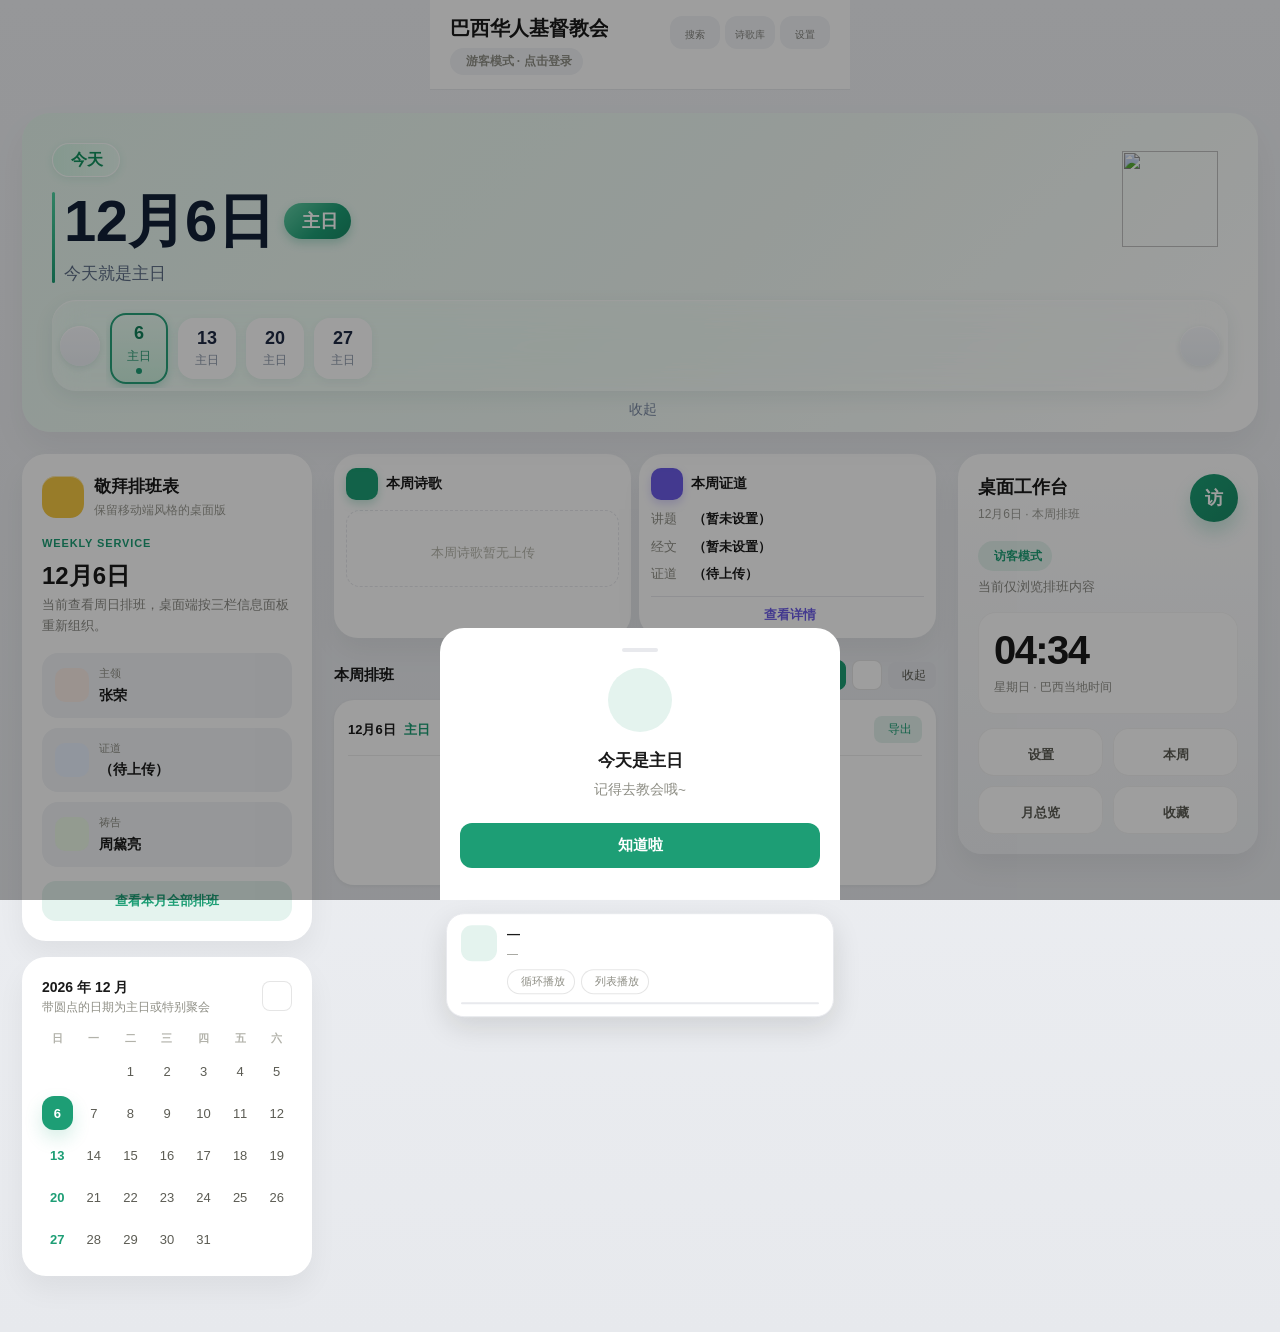
==== commit ffae0118: "Add files via upload" ====
--- a/index.html
+++ b/index.html
@@ -79,9 +79,6 @@
             <button class="admin-menu-item" onclick="closeAdminMenu();openAdminData()">
               <i class="ti ti-chart-bar"></i><span>访客与登录数据</span>
             </button>
-            <button class="admin-menu-item" onclick="closeAdminMenu();openFeedbackList()">
-              <i class="ti ti-message-2"></i><span>用户反馈</span>
-            </button>
             <button class="admin-menu-item" onclick="closeAdminMenu();openRoster()">
               <i class="ti ti-users"></i><span>名单成员管理</span>
             </button>
@@ -109,7 +106,7 @@
     <div class="header-slogan" id="hdrSlogan" aria-hidden="true"></div>
     <div class="date-info-top" onclick="openMonthPicker()" title="选择月份">
       <div class="header-date">
-        <div class="today-label"><i class="ti ti-calendar"></i>今天</div>
+        <div class="today-label"><i class="ti ti-calendar"></i><span id="hdrTodayLabel">今天</span></div>
         <div class="date-info-block">
           <div class="date-info-date-row">
             <div class="day-num" id="hdrDay"></div>
@@ -288,32 +285,6 @@
   </div>
 </div>
 
-<!-- ── 用户反馈列表（管理员查看）：居中弹窗，独立样式，不复用底部抽屉 ── -->
-<div class="modal-overlay feedback-list-overlay" id="feedbackListOverlay" onclick="closeFeedbackList(event)">
-  <div class="feedback-list-panel modal-has-close-btn" onclick="event.stopPropagation()">
-    <button class="modal-close-btn" onclick="closeFeedbackList()" aria-label="关闭"><i class="ti ti-x"></i></button>
-    <div class="drawer-title">用户反馈</div>
-    <div class="drawer-sub">仅管理员可见，数据来自云端，最多拉取最近 200 条</div>
-
-    <div class="upload-source-tabs" style="margin-bottom:14px">
-      <button class="upload-source-tab active" id="feedbackListTabAll" onclick="switchFeedbackListTab('all')">全部</button>
-      <button class="upload-source-tab" id="feedbackListTabGood" onclick="switchFeedbackListTab('good')">很好</button>
-      <button class="upload-source-tab" id="feedbackListTabNeutral" onclick="switchFeedbackListTab('neutral')">一般</button>
-      <button class="upload-source-tab" id="feedbackListTabBad" onclick="switchFeedbackListTab('bad')">有问题</button>
-    </div>
-
-    <div id="feedbackListSummary" style="font-size:12px;color:#888;margin-bottom:10px;display:flex;gap:14px;flex-wrap:wrap"></div>
-
-    <div id="feedbackListLoading" style="text-align:center;color:#aaa;font-size:13px;padding:20px 0">加载中…</div>
-    <div id="feedbackListPane" style="display:flex;flex-direction:column;gap:8px"></div>
-
-    <div class="drawer-actions">
-      <button class="btn-cancel" style="flex:1" onclick="refreshFeedbackList()">刷新</button>
-      <button class="btn-save" style="flex:1" onclick="closeFeedbackList()">关闭</button>
-    </div>
-  </div>
-</div>
-
 <!-- ── Leave request: self-service submission modal ─────── -->
 <div class="modal-overlay" id="leaveOverlay" onclick="closeLeaveEntry(event)">
   <div class="leave-modal" onclick="event.stopPropagation()">
@@ -509,99 +480,58 @@
   </div>
 </div>
 
-<!-- ── 全局通知弹窗（图片卡片样式，内容由管理员在"设置"中配置）──── -->
-<div class="modal-overlay" id="globalNoticeOverlay" onclick="closeGlobalNoticeModal(event)">
-  <div class="gn-modal modal-has-close-btn" onclick="event.stopPropagation()">
-    <button class="modal-close-btn gn-close-btn" onclick="closeGlobalNoticeModal()" aria-label="关闭"><i class="ti ti-x"></i></button>
-
-    <div class="gn-cover" id="gnCoverWrap">
-      <img class="gn-cover-img" id="gnCoverImg" src="" alt="">
-      <div class="gn-cover-shade"></div>
-    </div>
-    <div class="gn-badge" id="gnBadge"><i class="ti ti-volume-3"></i><span id="gnBadgeText">重要</span></div>
-
+<div class="gn-overlay" id="globalNoticeOverlay" onclick="closeGlobalNotice()">
+  <div class="gn-card" onclick="event.stopPropagation()">
+    <div class="gn-banner">
+      <div class="gn-tag-pill"><i class="ti ti-speakerphone"></i><span id="globalNoticeTag">重要通知</span></div>
+      <button class="gn-close-btn" onclick="closeGlobalNotice()" aria-label="关闭"><i class="ti ti-x"></i></button>
+      <i class="ti ti-speakerphone gn-banner-icon"></i>
+    </div>
     <div class="gn-body">
-      <div class="gn-title" id="gnTitle"></div>
+      <div class="gn-title" id="globalNoticeTitle"></div>
       <div class="gn-meta-row">
-        <span class="gn-meta-item"><i class="ti ti-clock"></i><span id="gnPublishTime"></span></span>
-        <span class="gn-meta-tag" id="gnTag">活动</span>
-      </div>
-
-      <div class="gn-text" id="gnText"></div>
-
-      <div class="gn-compare-box" id="gnCompareBox">
-        <div class="gn-compare-row">
-          <div class="gn-compare-item">
-            <div class="gn-compare-icon"><i class="ti ti-clock"></i></div>
-            <div class="gn-compare-info">
-              <div class="gn-compare-label">原时间</div>
-              <div class="gn-compare-value gn-old" id="gnOldValue"></div>
-            </div>
-          </div>
-          <i class="ti ti-arrow-right gn-compare-arrow"></i>
-          <div class="gn-compare-item">
-            <div class="gn-compare-icon gn-compare-icon-new"><i class="ti ti-clock"></i></div>
-            <div class="gn-compare-info">
-              <div class="gn-compare-label">调整后时间</div>
-              <div class="gn-compare-value gn-new" id="gnNewValue"></div>
-            </div>
-          </div>
-        </div>
-        <div class="gn-location-row" id="gnLocationRow">
-          <div class="gn-compare-icon"><i class="ti ti-map-pin"></i></div>
-          <div class="gn-compare-info">
-            <div class="gn-compare-label">地点</div>
-            <div class="gn-compare-value" id="gnLocationValue"></div>
-          </div>
-        </div>
-      </div>
-
-      <div class="gn-attachment" id="gnAttachment" onclick="openGlobalNoticeAttachment()">
-        <div class="gn-attach-head"><i class="ti ti-paperclip"></i><span>相关附件</span></div>
-        <div class="gn-attach-card">
-          <div class="gn-attach-icon"><i class="ti ti-file-type-pdf"></i></div>
-          <div class="gn-attach-info">
-            <div class="gn-attach-name" id="gnAttachName"></div>
-            <div class="gn-attach-sub">点击查看 / 下载</div>
-          </div>
-          <i class="ti ti-download"></i>
-        </div>
-      </div>
-
-      <div class="gn-feedback-section">
-        <div class="gn-feedback-title">你使用起来感觉怎么样？<span class="gn-feedback-optional">（可选，帮助我们改进）</span></div>
-        <div class="feedback-mood-row" id="feedbackMoodRow">
-          <button type="button" class="feedback-mood-btn" data-mood="good" onclick="selectFeedbackMood('good')">
-            <i class="ti ti-mood-smile"></i><span>很好</span>
-          </button>
-          <button type="button" class="feedback-mood-btn" data-mood="neutral" onclick="selectFeedbackMood('neutral')">
-            <i class="ti ti-mood-neutral"></i><span>一般</span>
-          </button>
-          <button type="button" class="feedback-mood-btn" data-mood="bad" onclick="selectFeedbackMood('bad')">
-            <i class="ti ti-mood-sad"></i><span>有问题</span>
-          </button>
-        </div>
-        <div class="feedback-textarea-wrap">
-          <textarea class="feedback-textarea" id="feedbackMessageInput" maxlength="200" placeholder="例如：希望增加某个功能，或强化某个页面…" oninput="updateFeedbackCharCount()"></textarea>
-          <div class="feedback-char-count" id="feedbackCharCount">0/200</div>
-        </div>
-        <div class="feedback-tips-box">
-          <div class="feedback-tips-head"><i class="ti ti-bulb"></i>可以告诉我们：</div>
-          <div class="feedback-tips-grid" id="feedbackTipsGrid">
-            <div class="feedback-tip-chip" onclick="toggleFeedbackTip(this,'哪个功能不好用')">哪个功能不好用</div>
-            <div class="feedback-tip-chip" onclick="toggleFeedbackTip(this,'希望增加什么功能')">希望增加什么功能</div>
-            <div class="feedback-tip-chip" onclick="toggleFeedbackTip(this,'哪个地方看不懂')">哪个地方看不懂</div>
-            <div class="feedback-tip-chip" onclick="toggleFeedbackTip(this,'页面哪里需要优化')">页面哪里需要优化</div>
-          </div>
-        </div>
-      </div>
-
-      <div class="gn-actions">
-        <label class="gn-read-row">
-          <input type="checkbox" id="gnMarkReadToggle">
-          <span>标记为已读</span>
+        <div class="gn-meta-date" id="globalNoticeDateWrap"><i class="ti ti-calendar"></i><span id="globalNoticeDate"></span></div>
+        <div class="gn-audience-pill" id="globalNoticeAudience"></div>
+      </div>
+      <div class="gn-content" id="globalNoticeContent"></div>
+
+      <div class="gn-attach-section" id="globalNoticeAttachSection">
+        <div class="gn-attach-head">
+          <div class="gn-attach-head-left"><i class="ti ti-paperclip"></i>附件 (<span id="globalNoticeAttachCount">0</span>)</div>
+        </div>
+        <div class="gn-attach-list" id="globalNoticeAttachList"></div>
+      </div>
+
+      <div class="gn-time-section" id="globalNoticeTimeSection">
+        <div class="gn-section-head"><i class="ti ti-clock"></i><span id="globalNoticeTimeLabel">调整后的主要时间</span></div>
+        <div class="gn-time-compare">
+          <div class="gn-time-box">
+            <div class="gn-time-box-label" id="globalNoticeFromLabel">原时间</div>
+            <div class="gn-time-box-value" id="globalNoticeFromValue"></div>
+          </div>
+          <i class="ti ti-arrow-right gn-time-arrow"></i>
+          <div class="gn-time-box gn-time-box-active">
+            <div class="gn-time-box-label" id="globalNoticeToLabel">现时间</div>
+            <div class="gn-time-box-value" id="globalNoticeToValue"></div>
+          </div>
+        </div>
+      </div>
+
+      <div class="gn-location-section" id="globalNoticeLocationSection">
+        <i class="ti ti-map-pin"></i>
+        <span class="gn-location-label" id="globalNoticeLocLabel">地点</span>
+        <span class="gn-location-value" id="globalNoticeLocValue"></span>
+      </div>
+
+      <div class="gn-footer">
+        <label class="gn-dontshow-label">
+          <input type="checkbox" id="globalNoticeDontShowToday">
+          <span>不再显示此类通知（当天）</span>
         </label>
-        <button type="button" class="gn-ok-btn" onclick="confirmGlobalNotice(event)">我知道了</button>
+        <div class="gn-footer-btns">
+          <button class="gn-btn gn-btn-later" onclick="closeGlobalNotice()">暂不查看</button>
+          <button class="gn-btn gn-btn-ok" onclick="closeGlobalNotice()">我知道了</button>
+        </div>
       </div>
     </div>
   </div>
@@ -803,94 +733,6 @@
       </div>
     </div>
 
-    <!-- 全局通知弹窗（仅管理员） -->
-    <div class="settings-section admin-only-section" id="globalNoticeSection" style="display:none">
-      <div class="settings-section-title">📢 全局通知弹窗（管理员）</div>
-      <div class="settings-card" style="padding:12px 16px;display:flex;flex-direction:column;gap:14px;">
-        <div style="font-size:12px;color:#999;line-height:1.6">
-          设置内容并点击"保存并发布"后，会以图片卡片样式弹窗提醒所有访问者（每人首次看到时弹出一次）。随时可以用下方开关关闭，关闭后不再对任何人弹出。
-        </div>
-
-        <div class="a11y-toggle-wrap" style="padding:0">
-          <div class="settings-row-body">
-            <div class="settings-row-label">开启全局通知弹窗</div>
-            <div class="a11y-preview">关闭后立即对所有人生效，内容会保留，方便下次直接重新开启</div>
-          </div>
-          <label class="toggle-switch">
-            <input type="checkbox" id="gnAdminEnabledToggle" onchange="toggleGlobalNoticeEnabled(this.checked)">
-            <div class="toggle-track"></div>
-            <div class="toggle-thumb"></div>
-          </label>
-        </div>
-
-        <div style="display:flex;gap:10px">
-          <div style="flex:1">
-            <div style="font-size:12px;color:#666;margin-bottom:4px">徽章文字</div>
-            <input class="form-input" id="gnAdminBadgeInput" type="text" maxlength="6" placeholder="重要">
-          </div>
-          <div style="flex:1">
-            <div style="font-size:12px;color:#666;margin-bottom:4px">分类标签</div>
-            <input class="form-input" id="gnAdminTagInput" type="text" maxlength="6" placeholder="活动 / 通知">
-          </div>
-        </div>
-
-        <div>
-          <div style="font-size:12px;color:#666;margin-bottom:4px">标题</div>
-          <input class="form-input" id="gnAdminTitleInput" type="text" maxlength="40" placeholder="例如：本周主日聚会时间调整">
-        </div>
-
-        <div>
-          <div style="font-size:12px;color:#666;margin-bottom:4px">封面图片（选填，留空则不显示图片）</div>
-          <div style="display:flex;align-items:center;gap:12px">
-            <img id="gnAdminImagePreview" src="" style="width:72px;height:48px;border-radius:10px;object-fit:cover;background:#f2f2f0;display:none;flex-shrink:0" alt="">
-            <label class="btn-cancel" style="display:inline-flex;align-items:center;gap:6px;padding:6px 14px;cursor:pointer">
-              <i class="ti ti-upload" style="font-size:14px"></i>上传图片
-              <input type="file" accept="image/*" style="display:none" onchange="handleGlobalNoticeImageSelect(this)">
-            </label>
-            <button class="btn-cancel" style="padding:6px 10px" onclick="clearGlobalNoticeImage()" title="移除图片"><i class="ti ti-x"></i></button>
-          </div>
-        </div>
-
-        <div>
-          <div style="font-size:12px;color:#666;margin-bottom:4px">正文内容</div>
-          <textarea class="leave-reason-textarea" id="gnAdminBodyInput" maxlength="300" placeholder="因场地安排调整，本周主日聚会时间将有所变动，具体安排如下："></textarea>
-        </div>
-
-        <div style="display:flex;gap:10px">
-          <div style="flex:1">
-            <div style="font-size:12px;color:#666;margin-bottom:4px">原时间（选填）</div>
-            <input class="form-input" id="gnAdminOldValueInput" type="text" maxlength="30" placeholder="09:00 - 11:00">
-          </div>
-          <div style="flex:1">
-            <div style="font-size:12px;color:#666;margin-bottom:4px">调整后时间（选填）</div>
-            <input class="form-input" id="gnAdminNewValueInput" type="text" maxlength="30" placeholder="08:30 - 10:30">
-          </div>
-        </div>
-        <div>
-          <div style="font-size:12px;color:#666;margin-bottom:4px">地点（选填）</div>
-          <input class="form-input" id="gnAdminLocationInput" type="text" maxlength="30" placeholder="教会主堂（不变）">
-        </div>
-
-        <div style="display:flex;gap:10px">
-          <div style="flex:1">
-            <div style="font-size:12px;color:#666;margin-bottom:4px">附件名称（选填）</div>
-            <input class="form-input" id="gnAdminAttachNameInput" type="text" maxlength="40" placeholder="主日流程调整通知.pdf">
-          </div>
-          <div style="flex:1">
-            <div style="font-size:12px;color:#666;margin-bottom:4px">附件链接（选填）</div>
-            <input class="form-input" id="gnAdminAttachUrlInput" type="text" placeholder="https://...">
-          </div>
-        </div>
-
-        <div class="leave-form-error" id="gnAdminError"></div>
-        <div style="display:flex;gap:8px;flex-wrap:wrap">
-          <button class="btn-cancel" style="flex:none;padding:8px 14px" onclick="previewGlobalNotice()"><i class="ti ti-eye" style="font-size:14px;margin-right:4px"></i>预览</button>
-          <button class="btn-save" style="flex:1" onclick="saveGlobalNoticeSettings(event)"><i class="ti ti-send" style="font-size:14px;margin-right:4px"></i>保存并发布（重新提醒所有人）</button>
-        </div>
-        <div style="font-size:11.5px;color:#bbb;line-height:1.6">发布时间会自动记为当前时间；每次点击"保存并发布"都会让所有人（包括已看过旧内容的人）重新看到一次最新内容。</div>
-      </div>
-    </div>
-
     <!-- 首页顶部日期卡片背景图（仅管理员） -->
     <div class="settings-section admin-only-section" id="headerBgSection" style="display:none">
       <div class="settings-section-title">🗓️ 首页日期卡片背景（管理员）</div>
@@ -913,6 +755,79 @@
           <input class="form-input" id="headerSloganInput" type="text" maxlength="24" autocomplete="off"
                  placeholder="与主同行 每天更近一步" onchange="saveHeaderSlogan(this.value)">
           <div class="header-bg-field-desc">空格处会自动换行；清空并保存则不显示标语。</div>
+        </div>
+      </div>
+    </div>
+
+    <!-- 全局通知弹窗（仅管理员） -->
+    <div class="settings-section admin-only-section" id="globalNoticeSection" style="display:none">
+      <div class="settings-section-title">📢 全局通知弹窗（管理员）</div>
+      <div class="settings-card" style="padding:12px 16px;display:flex;flex-direction:column;gap:12px;">
+        <div style="font-size:12px;color:#999;line-height:1.6">
+          开启后，所有用户每次打开网页都会看到这条通知（居中弹窗，非抽屉样式）。用户可以勾选"今天不再显示"，仅对当天生效，第二天会重新显示。管理员可随时关闭。
+        </div>
+        <div class="settings-row" style="padding:0">
+          <div class="settings-row-body">
+            <div class="settings-row-label">开启全局通知弹窗</div>
+          </div>
+          <label class="toggle-switch">
+            <input type="checkbox" id="gnEnabledToggle">
+            <div class="toggle-track"></div>
+            <div class="toggle-thumb"></div>
+          </label>
+        </div>
+        <input class="form-input" id="gnTagInput" type="text" maxlength="12" placeholder="顶部徽章文字，如：重要通知">
+        <input class="form-input" id="gnTitleInput" type="text" maxlength="40" placeholder="标题，如：本周日聚会时间调整通知">
+        <div style="display:flex;gap:8px">
+          <input class="form-input" id="gnDateInput" type="text" style="flex:1" placeholder="日期/时间文字，如：2025-09-20 14:32">
+          <input class="form-input" id="gnAudienceInput" type="text" style="flex:1" placeholder="标签，如：全体同工">
+        </div>
+        <textarea id="gnContentInput" placeholder="正文内容，支持换行" style="width:100%;box-sizing:border-box;min-height:100px;padding:8px 10px;border:1px solid #e0e0e0;border-radius:8px;font-size:13px;font-family:inherit;resize:vertical"></textarea>
+
+        <div style="border-top:1px solid #eee;padding-top:10px;display:flex;flex-direction:column;gap:8px">
+          <div style="font-size:13px;font-weight:600;color:#333">附件</div>
+          <div id="gnAttachEditList" style="display:flex;flex-direction:column;gap:6px"></div>
+          <button class="btn-cancel" style="flex:none;align-self:flex-start;padding:6px 14px" onclick="addGnAttachmentPrompt()"><i class="ti ti-plus" style="font-size:14px;margin-right:4px"></i>添加附件</button>
+        </div>
+
+        <div style="border-top:1px solid #eee;padding-top:10px;display:flex;flex-direction:column;gap:8px">
+          <div class="settings-row" style="padding:0">
+            <div class="settings-row-body"><div class="settings-row-label">显示时间调整对比</div></div>
+            <label class="toggle-switch">
+              <input type="checkbox" id="gnShowTimeCompare">
+              <div class="toggle-track"></div>
+              <div class="toggle-thumb"></div>
+            </label>
+          </div>
+          <input class="form-input" id="gnTimeCompareLabel" type="text" placeholder="小标题，如：调整后的主要时间">
+          <div style="display:flex;gap:8px">
+            <input class="form-input" id="gnTimeFromLabel" type="text" style="flex:1" placeholder="左侧标签，如：原时间">
+            <input class="form-input" id="gnTimeFrom" type="text" style="flex:1" placeholder="左侧值，如：9:00">
+          </div>
+          <div style="display:flex;gap:8px">
+            <input class="form-input" id="gnTimeToLabel" type="text" style="flex:1" placeholder="右侧标签，如：现时间">
+            <input class="form-input" id="gnTimeTo" type="text" style="flex:1" placeholder="右侧值，如：8:30">
+          </div>
+        </div>
+
+        <div style="border-top:1px solid #eee;padding-top:10px;display:flex;flex-direction:column;gap:8px">
+          <div class="settings-row" style="padding:0">
+            <div class="settings-row-body"><div class="settings-row-label">显示地点信息</div></div>
+            <label class="toggle-switch">
+              <input type="checkbox" id="gnShowLocation">
+              <div class="toggle-track"></div>
+              <div class="toggle-thumb"></div>
+            </label>
+          </div>
+          <div style="display:flex;gap:8px">
+            <input class="form-input" id="gnLocationLabel" type="text" style="flex:1" placeholder="标签，如：地点">
+            <input class="form-input" id="gnLocationValue" type="text" style="flex:1" placeholder="值，如：教会主堂">
+          </div>
+        </div>
+
+        <div style="display:flex;gap:8px;flex-wrap:wrap;padding-top:4px">
+          <button class="btn-save" style="flex:none;padding:6px 14px" onclick="saveGlobalNoticeSettings()"><i class="ti ti-device-floppy" style="font-size:14px;margin-right:4px"></i>保存并全局生效</button>
+          <button class="btn-cancel" style="flex:none;padding:6px 14px" onclick="previewGlobalNoticeFromSettings()"><i class="ti ti-eye" style="font-size:14px;margin-right:4px"></i>预览</button>
         </div>
       </div>
     </div>
@@ -1464,7 +1379,7 @@
           <i class="ti ti-calendar-month"></i>
         </button>
         <button class="admin-monthly-edit-btn" id="adminMonthlyEditBtn" onclick="openMonthlyEditor()" title="按月编辑排班" style="display:none;align-items:center;gap:5px;background:var(--primary);color:#fff;border:none;border-radius:8px;padding:5px 10px;font-size:12px;font-weight:600;cursor:pointer;font-family:inherit;">
-          <i class="ti ti-calendar-edit" style="font-size:14px"></i>月排班
+          <i class="ti ti-edit" style="font-size:14px"></i>月排班
         </button>
         <button class="schedule-toggle-btn" id="scheduleToggleBtn" onclick="toggleScheduleSection()">
           <i class="ti ti-chevron-up"></i><span id="scheduleToggleText">收起</span>
@@ -1484,7 +1399,10 @@
         <div id="shiftList"></div>
         <div class="add-row">
           <button class="add-btn admin-add" id="addShiftBtn" onclick="openAddDrawer()" style="display:none">
-            <i class="ti ti-plus" style="font-size:15px"></i>新增排班
+            <i class="ti ti-plus" style="font-size:15px"></i>按周排班
+          </button>
+          <button class="add-btn admin-add" id="addShiftMonthlyBtn" onclick="openMonthlyEditor()" style="display:none">
+            <i class="ti ti-edit" style="font-size:15px"></i>按月排班
           </button>
         </div>
       </div>
@@ -1496,9 +1414,9 @@
 </div><!-- /app -->
 <div class="fab-wrap">
   <div class="fab-inner">
-    <button class="bible-entry-fab" id="bibleEntryFab" onclick="openBiblePage()" title="圣经" aria-label="打开圣经">
+    <!-- <button class="bible-entry-fab" id="bibleEntryFab" onclick="openBiblePage()" title="圣经" aria-label="打开圣经">
       <i class="ti ti-book-2"></i><span>阅读圣经</span>
-    </button>
+    </button> -->
     <button class="back-to-today-fab" id="backToTodayFab" onclick="goToday()">
       <i class="ti ti-calendar-event"></i>回到本周
     </button>
--- a/styles.css
+++ b/styles.css
@@ -325,6 +325,7 @@
 }
 .header-card.has-bg .header-card-bg { opacity: 1; }
 .header-card.has-bg .header-card-deco { display: none; }
+.header-card.collapsed .date-info-weekday-tag { display: none; }
 .header-card.tone-light {
   --hdr-ink: #fff; --hdr-sub: rgba(255,255,255,0.9); --hdr-accent: #8ff0c4; --hdr-slogan: #fff;
 }
@@ -504,10 +505,15 @@
 /* 周导航：半透明磨砂白底的圆角容器，里面是圆形箭头 + 白色日期胶囊 */
 .week-nav-wrap {
   display: flex; align-items: center; gap: 4px; padding: 9px 8px;
-  border-radius: 24px; background: rgba(255,255,255,0.78);
-  -webkit-backdrop-filter: blur(10px); backdrop-filter: blur(10px);
-  border: 1px solid rgba(255,255,255,0.9);
-  box-shadow: 0 6px 20px rgba(28,60,80,0.07);
+  border-radius: 24px; background: rgba(255,255,255,0.30);
+  -webkit-backdrop-filter: blur(18px) saturate(180%);
+  backdrop-filter: blur(16px) saturate(180%);
+  border: 0px solid rgba(255,255,255,0.6); 
+  box-shadow:
+    0 6px 20px rgba(28,60,80,0.08),
+    inset 0 1px 1px rgba(255,255,255,0.8),
+    inset 0 -6px 12px rgba(255,255,255,0.15);
+  position: relative; overflow: hidden;
 }
 .nav-arrow {
   width: 30px; height: 30px; padding: 0; flex-shrink: 0; border: none; cursor: pointer;
@@ -601,6 +607,102 @@
 .bible-entry-fab:hover { background: var(--primary-dark); }
 body.a11y-mode .bible-entry-fab { font-size: 16px; padding: 13px 20px 13px 16px; bottom: 92px; }
 body.a11y-mode .bible-entry-fab i { font-size: 18px; }
+
+/* ── Global notice popup (centered, not a drawer) ───── */
+.gn-overlay {
+  display: none; position: fixed; inset: 0; z-index: 500;
+  background: rgba(20,30,26,0.45); backdrop-filter: blur(2px);
+  align-items: center; justify-content: center; padding: 24px;
+}
+.gn-overlay.open { display: flex; }
+@keyframes gnPopIn {
+  from { transform: translateY(18px) scale(0.97); opacity: 0; }
+  to   { transform: translateY(0) scale(1); opacity: 1; }
+}
+.gn-card {
+  width: 100%; max-width: 420px; max-height: 88vh; overflow-y: auto;
+  background: #fff; border-radius: 22px; box-shadow: var(--shadow-lg);
+  animation: gnPopIn 0.28s cubic-bezier(.2,.8,.3,1);
+}
+.gn-banner {
+  position: relative; overflow: hidden;
+  background: linear-gradient(135deg, var(--primary-light), var(--primary-mid));
+  padding: 18px 20px 34px; border-radius: 22px 22px 0 0;
+}
+.gn-banner-icon {
+  position: absolute; right: -6px; top: 6px; font-size: 92px;
+  color: var(--primary); opacity: 0.16; transform: rotate(-8deg);
+}
+.gn-tag-pill {
+  display: inline-flex; align-items: center; gap: 6px;
+  background: var(--primary); color: #fff; font-size: 12.5px; font-weight: 600;
+  padding: 6px 12px; border-radius: 999px; position: relative; z-index: 1;
+}
+.gn-tag-pill i { font-size: 14px; }
+.gn-close-btn {
+  position: absolute; top: 14px; right: 14px; z-index: 2;
+  width: 30px; height: 30px; border-radius: 50%; border: none;
+  background: rgba(255,255,255,0.75); color: var(--text-2);
+  display: flex; align-items: center; justify-content: center;
+  font-size: 15px; cursor: pointer; transition: background 0.15s;
+}
+.gn-close-btn:hover { background: #fff; }
+.gn-body { padding: 16px 20px 20px; margin-top: -18px; position: relative; z-index: 1; }
+.gn-title { font-size: 18px; font-weight: 700; color: var(--text-1); line-height: 1.4; margin-bottom: 10px; }
+.gn-meta-row { display: flex; align-items: center; gap: 8px; margin-bottom: 12px; flex-wrap: wrap; }
+.gn-meta-date { display: flex; align-items: center; gap: 5px; font-size: 12.5px; color: var(--text-3); }
+.gn-meta-date i { font-size: 14px; }
+.gn-audience-pill {
+  font-size: 12px; font-weight: 600; color: var(--primary-dark);
+  background: var(--primary-light); padding: 3px 10px; border-radius: 999px;
+}
+.gn-audience-pill:empty { display: none; }
+.gn-content { font-size: 14px; color: var(--text-2); line-height: 1.7; white-space: pre-wrap; margin-bottom: 14px; }
+.gn-content:empty { display: none; margin: 0; }
+
+.gn-attach-section { background: var(--bg-subtle); border-radius: 14px; padding: 12px 14px; margin-bottom: 14px; }
+.gn-attach-head { display: flex; align-items: center; justify-content: space-between; margin-bottom: 8px; }
+.gn-attach-head-left { display: flex; align-items: center; gap: 6px; font-size: 13px; font-weight: 600; color: var(--text-1); }
+.gn-attach-head-left i { font-size: 15px; color: var(--text-3); }
+.gn-attach-list { display: flex; flex-direction: column; gap: 8px; }
+.gn-attach-row { display: flex; align-items: center; gap: 10px; background: #fff; border-radius: 12px; padding: 9px 10px; }
+.gn-attach-icon {
+  width: 34px; height: 34px; border-radius: 9px; background: var(--primary-light);
+  color: var(--primary-dark); display: flex; align-items: center; justify-content: center;
+  font-size: 16px; flex-shrink: 0;
+}
+.gn-attach-body { flex: 1; min-width: 0; }
+.gn-attach-name { font-size: 13px; color: var(--text-1); font-weight: 500; overflow: hidden; text-overflow: ellipsis; white-space: nowrap; }
+.gn-attach-size { font-size: 11.5px; color: var(--text-3); margin-top: 1px; }
+.gn-attach-dl {
+  width: 30px; height: 30px; border-radius: 50%; background: var(--bg-subtle);
+  color: var(--primary-dark); display: flex; align-items: center; justify-content: center;
+  flex-shrink: 0; text-decoration: none; font-size: 15px;
+}
+
+.gn-time-section { background: var(--primary-light); border-radius: 14px; padding: 12px 14px; margin-bottom: 14px; }
+.gn-section-head { display: flex; align-items: center; gap: 6px; font-size: 12.5px; font-weight: 600; color: var(--primary-dark); margin-bottom: 10px; }
+.gn-time-compare { display: flex; align-items: center; gap: 10px; }
+.gn-time-box { flex: 1; background: #fff; border-radius: 12px; padding: 10px; text-align: center; }
+.gn-time-box-active { background: var(--primary); }
+.gn-time-box-label { font-size: 11px; color: var(--text-3); margin-bottom: 4px; }
+.gn-time-box-active .gn-time-box-label { color: rgba(255,255,255,0.85); }
+.gn-time-box-value { font-size: 16px; font-weight: 700; color: var(--text-1); }
+.gn-time-box-active .gn-time-box-value { color: #fff; }
+.gn-time-arrow { color: var(--primary); font-size: 16px; flex-shrink: 0; }
+
+.gn-location-section { display: flex; align-items: center; gap: 8px; font-size: 13px; color: var(--text-2); margin-bottom: 16px; }
+.gn-location-section i { color: var(--primary); font-size: 16px; }
+.gn-location-value { color: var(--text-1); font-weight: 500; }
+
+.gn-footer { border-top: 1px solid var(--border-soft); padding-top: 14px; display: flex; flex-direction: column; gap: 12px; }
+.gn-dontshow-label { display: flex; align-items: center; gap: 8px; font-size: 12.5px; color: var(--text-3); cursor: pointer; user-select: none; }
+.gn-dontshow-label input { width: 15px; height: 15px; accent-color: var(--primary); cursor: pointer; }
+.gn-footer-btns { display: flex; gap: 10px; }
+.gn-btn { flex: 1; border: none; border-radius: 999px; padding: 11px; font-size: 14px; font-weight: 600; cursor: pointer; font-family: inherit; }
+.gn-btn-later { background: var(--bg-subtle); color: var(--text-2); }
+.gn-btn-ok { background: var(--primary); color: #fff; box-shadow: 0 6px 16px rgba(29,158,117,0.32); }
+.gn-btn-ok:hover { background: var(--primary-dark); }
 
 /* ── Modal overlay ────────────────────────────────── */
 .modal-overlay {
@@ -1899,7 +2001,7 @@
 .active-card .more-btn { color: rgba(255,255,255,0.6); }
 .empty-state { text-align: center; color: var(--text-4); font-size: 14px; padding: 2rem 0; }
 .empty-state i { font-size: 32px; display: block; margin-bottom: 8px; color: var(--border-soft); }
-.add-row { display: flex; justify-content: center; margin-top: 8px; padding-bottom: 8px; }
+.add-row { display: flex; flex-direction: column; align-items: center; gap: 8px; margin-top: 8px; padding-bottom: 8px; }
 .add-btn { background: none; border: 0.5px solid rgba(0,0,0,0.18); border-radius: 10px; padding: 8px 24px; font-size: 14px; color: var(--text-3); cursor: pointer; display: flex; align-items: center; gap: 6px; font-family: inherit; }
 .add-btn.admin-add { background: var(--primary); border-color: var(--primary); color: #fff; }
 .add-btn.admin-add:hover { background: var(--primary-dark); }
@@ -2643,20 +2745,6 @@
 .log-row-tag { font-size: 10px; font-weight: 700; padding: 2px 8px; border-radius: 20px; white-space: nowrap; }
 .log-row-tag.ok { background: var(--primary-light); color: var(--primary); }
 .log-row-tag.fail { background: #fdeaea; color: #d64545; }
-.log-row-tag.neutral { background: #fff6e3; color: #b9791a; }
-
-/* ── 反馈列表：居中弹窗（不是底部抽屉），独立样式 ──────── */
-.feedback-list-overlay { align-items: center; padding: 20px; }
-.feedback-list-panel {
-  width: 100%; max-width: 380px; background: #fff;
-  border-radius: 20px; padding: 22px 20px 20px; position: relative;
-  max-height: 82vh; overflow-y: auto; box-shadow: var(--shadow-lg);
-  animation: fbListPopIn 0.18s ease;
-}
-@keyframes fbListPopIn {
-  from { transform: scale(0.94); opacity: 0; }
-  to   { transform: scale(1); opacity: 1; }
-}
 .svc-stat-row {
   display: flex; align-items: center; gap: 10px; background: var(--bg-subtle);
   border-radius: 12px; padding: 9px 12px;
@@ -3128,110 +3216,3 @@
   display: flex; align-items: center; justify-content: center; color: var(--text-2);
 }
 .ms-bottom-item:active i { background: var(--primary-light); color: var(--primary); }
-
-/* ── Global notice modal (image card style, admin-managed) ───── */
-.gn-modal {
-  width: 100%; max-width: 420px; background: #fff;
-  border-radius: 24px 24px 0 0; position: relative;
-  max-height: 88vh; overflow-y: auto; overflow-x: hidden;
-  animation: slideUp 0.25s ease;
-}
-.gn-cover {
-  position: relative; width: 100%; height: 168px; overflow: hidden;
-  background: linear-gradient(135deg, var(--primary-light), var(--primary-mid));
-}
-.gn-cover:empty, .gn-cover[style*="display: none"] { height: 0; }
-.gn-cover-img { width: 100%; height: 100%; object-fit: cover; display: block; }
-.gn-cover-shade { position: absolute; inset: 0; background: linear-gradient(180deg, rgba(0,0,0,0) 55%, rgba(0,0,0,0.16) 100%); pointer-events: none; }
-.gn-close-btn { top: 12px; right: 12px; background: rgba(255,255,255,0.85); color: var(--text-2); z-index: 6; }
-.gn-badge {
-  position: absolute; top: 14px; left: 16px; z-index: 5;
-  display: flex; align-items: center; gap: 4px;
-  background: #E8543F; color: #fff; font-size: 11.5px; font-weight: 700;
-  padding: 5px 10px 5px 8px; border-radius: 20px; box-shadow: 0 4px 10px rgba(0,0,0,0.15);
-}
-.gn-modal.gn-no-cover .gn-badge { position: static; display: inline-flex; margin: 16px 16px 0; box-shadow: none; }
-.gn-badge i { font-size: 13px; }
-.gn-body { padding: 16px 20px 22px; }
-.gn-title { font-size: 18px; font-weight: 700; color: var(--text-1); line-height: 1.4; margin-bottom: 8px; }
-.gn-meta-row { display: flex; align-items: center; gap: 10px; margin-bottom: 14px; padding-bottom: 14px; border-bottom: 1px solid var(--border-soft); }
-.gn-meta-item { display: flex; align-items: center; gap: 5px; font-size: 12px; color: var(--text-3); }
-.gn-meta-item i { font-size: 14px; }
-.gn-meta-tag { font-size: 11.5px; font-weight: 600; color: var(--primary-dark); background: var(--primary-light); border-radius: 20px; padding: 3px 10px; }
-.gn-text { font-size: 14px; color: var(--text-1); line-height: 1.75; margin-bottom: 16px; white-space: pre-wrap; }
-.gn-text:empty { display: none; margin: 0; }
-.gn-compare-box { background: var(--bg-subtle); border-radius: 16px; padding: 14px 16px; margin-bottom: 16px; display: flex; flex-direction: column; gap: 12px; }
-.gn-compare-box:empty { display: none; margin: 0; padding: 0; }
-.gn-compare-row { display: flex; align-items: center; gap: 10px; }
-.gn-compare-item { flex: 1; display: flex; align-items: center; gap: 8px; min-width: 0; }
-.gn-compare-icon {
-  width: 30px; height: 30px; border-radius: 50%; flex: 0 0 auto;
-  background: #fff; color: var(--text-3); display: flex; align-items: center; justify-content: center; font-size: 14px;
-}
-.gn-compare-icon-new { color: var(--primary); }
-.gn-compare-arrow { color: var(--text-4); font-size: 15px; flex: 0 0 auto; }
-.gn-compare-info { min-width: 0; }
-.gn-compare-label { font-size: 11px; color: var(--text-3); margin-bottom: 2px; }
-.gn-compare-value { font-size: 13.5px; font-weight: 700; color: var(--text-1); }
-.gn-compare-value.gn-old { color: var(--text-3); text-decoration: line-through; font-weight: 600; }
-.gn-compare-value.gn-new { color: var(--primary-dark); }
-.gn-location-row { display: flex; align-items: center; gap: 8px; padding-top: 12px; border-top: 1px dashed var(--border-soft); }
-.gn-attachment { margin-bottom: 16px; }
-.gn-attachment:empty, .gn-attachment[style*="display: none"] { display: none; margin: 0; }
-.gn-attach-head { display: flex; align-items: center; gap: 6px; font-size: 12.5px; color: var(--text-3); margin-bottom: 8px; }
-.gn-attach-head i { font-size: 14px; }
-.gn-attach-card {
-  display: flex; align-items: center; gap: 10px; background: var(--bg-subtle);
-  border-radius: 14px; padding: 10px 12px; cursor: pointer; transition: background 0.15s;
-}
-.gn-attach-card:hover { background: var(--primary-light); }
-.gn-attach-icon { width: 36px; height: 36px; border-radius: 10px; background: #E8543F; color: #fff; display: flex; align-items: center; justify-content: center; font-size: 17px; flex: 0 0 auto; }
-.gn-attach-info { flex: 1; min-width: 0; }
-.gn-attach-name { font-size: 13px; font-weight: 600; color: var(--text-1); white-space: nowrap; overflow: hidden; text-overflow: ellipsis; }
-.gn-attach-sub { font-size: 11px; color: var(--text-3); margin-top: 1px; }
-.gn-actions { display: flex; align-items: center; justify-content: space-between; gap: 10px; }
-.gn-read-row { display: flex; align-items: center; gap: 6px; font-size: 12.5px; color: var(--text-2); cursor: pointer; flex: 0 0 auto; }
-.gn-read-row input[type="checkbox"] { width: 16px; height: 16px; accent-color: var(--primary); cursor: pointer; flex: 0 0 auto; }
-.gn-ok-btn {
-  flex: 1; padding: 13px; border-radius: 12px; border: none;
-  background: var(--primary); color: #fff; font-size: 14px; font-weight: 600;
-  cursor: pointer; font-family: inherit; max-width: 220px;
-}
-.gn-ok-btn:hover { background: var(--primary-dark); }
-
-/* ── Feedback mini-section embedded inside the global notice modal ── */
-.gn-feedback-section { border-top: 1px solid var(--border-soft); padding-top: 16px; margin-bottom: 16px; }
-.gn-feedback-title { font-size: 13.5px; font-weight: 600; color: var(--text-1); margin-bottom: 10px; }
-.gn-feedback-optional { font-size: 11.5px; font-weight: 400; color: var(--text-3); }
-.feedback-mood-row { display: flex; gap: 10px; margin-bottom: 14px; }
-.feedback-mood-btn {
-  flex: 1; display: flex; flex-direction: column; align-items: center; gap: 6px;
-  padding: 12px 6px; border-radius: 16px; border: 1.5px solid var(--border-soft);
-  background: var(--bg-subtle); cursor: pointer; transition: border-color 0.15s, background 0.15s, color 0.15s;
-  font-family: inherit; color: var(--text-2);
-}
-.feedback-mood-btn i { font-size: 22px; }
-.feedback-mood-btn span { font-size: 12px; font-weight: 500; }
-.feedback-mood-btn[data-mood="good"].selected { background: var(--primary-light); border-color: var(--primary); color: var(--primary); }
-.feedback-mood-btn[data-mood="neutral"].selected { background: #fff6e3; border-color: #eba838; color: #b9791a; }
-.feedback-mood-btn[data-mood="bad"].selected { background: #fdecec; border-color: #e5677a; color: #cf3f57; }
-.feedback-textarea-wrap { position: relative; margin-bottom: 14px; }
-.feedback-textarea {
-  width: 100%; box-sizing: border-box; min-height: 70px; padding: 12px 12px 22px;
-  border: 1px solid var(--border-soft); border-radius: 14px; font-size: 13.5px;
-  font-family: inherit; resize: vertical; background: var(--bg-subtle); color: var(--text-1);
-}
-.feedback-textarea::placeholder { color: var(--text-4); }
-.feedback-textarea:focus { border-color: var(--primary); background: #fff; outline: none; }
-.feedback-char-count { position: absolute; right: 10px; bottom: 8px; font-size: 11px; color: var(--text-4); }
-.feedback-tips-box { background: var(--primary-light); border-radius: 14px; padding: 12px 14px; }
-.feedback-tips-head { display: flex; align-items: center; gap: 6px; font-size: 12.5px; font-weight: 600; color: var(--primary-dark); margin-bottom: 9px; }
-.feedback-tips-grid { display: grid; grid-template-columns: 1fr 1fr; gap: 8px; }
-.feedback-tip-chip {
-  display: flex; align-items: center; gap: 6px; font-size: 12px; color: var(--text-2);
-  background: #fff; border: 1px solid var(--primary-mid); border-radius: 10px;
-  padding: 7px 8px; cursor: pointer; transition: background 0.15s, color 0.15s, border-color 0.15s;
-}
-.feedback-tip-chip::before { content: ""; width: 5px; height: 5px; border-radius: 50%; background: var(--primary); flex: 0 0 auto; }
-.feedback-tip-chip.selected { background: var(--primary); border-color: var(--primary); color: #fff; }
-.feedback-tip-chip.selected::before { background: #fff; }
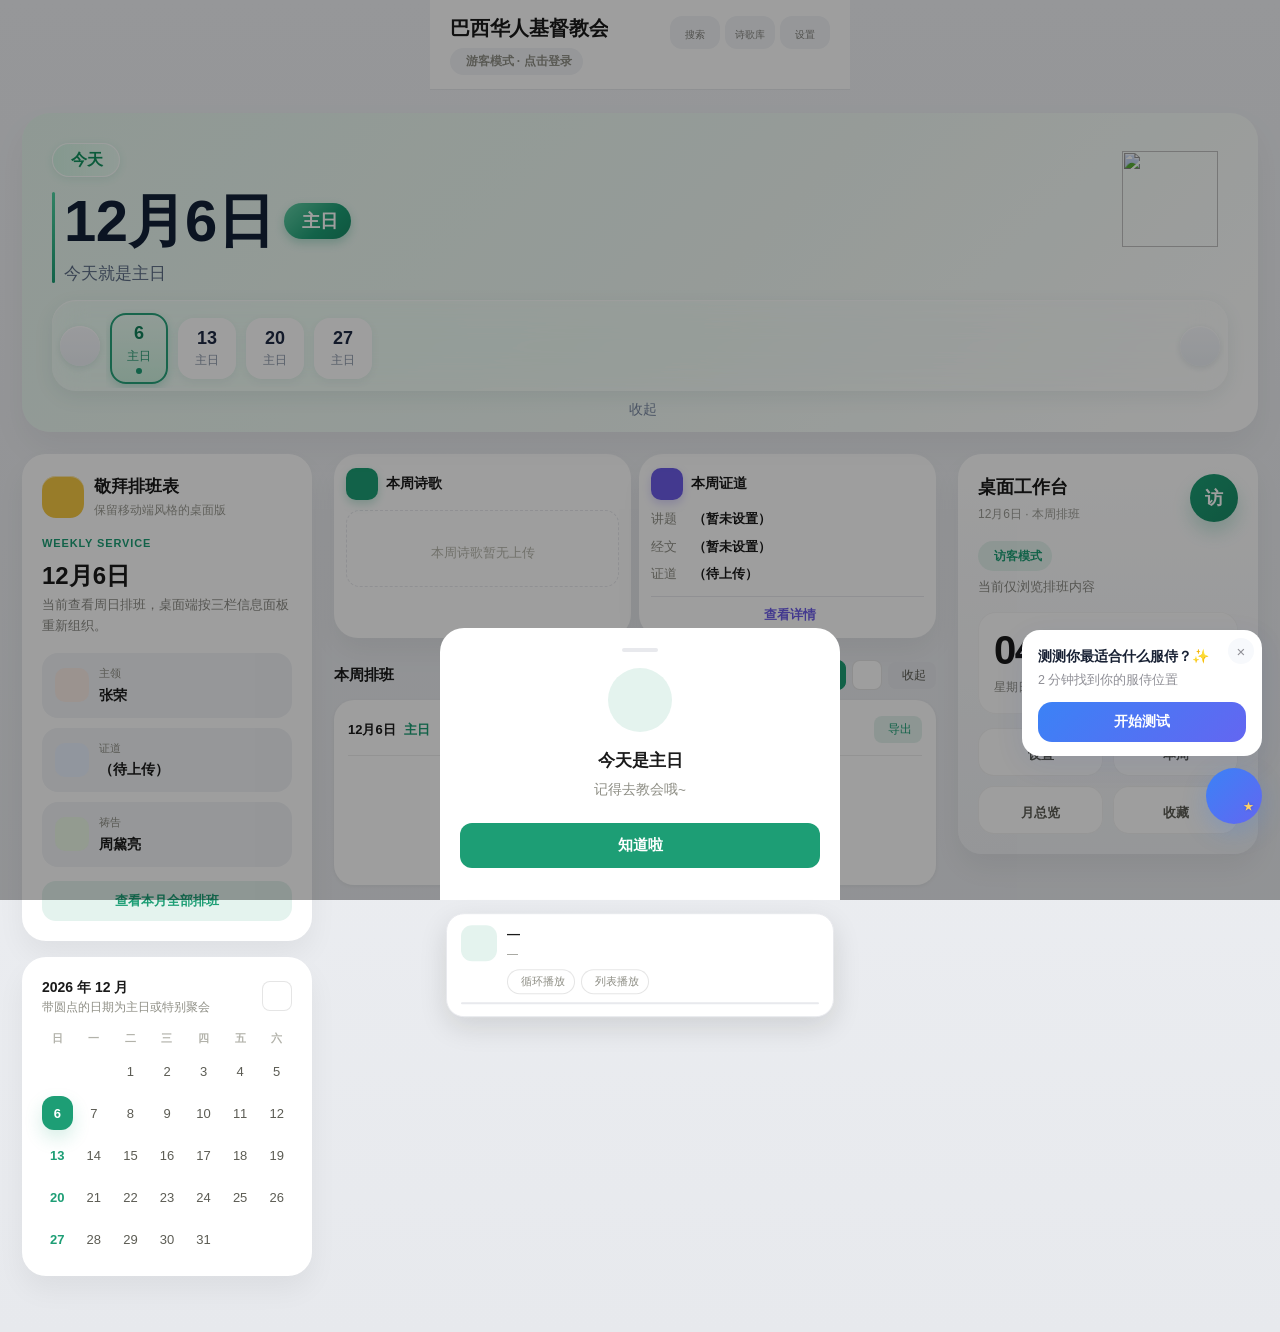
==== commit 8e4c5a96: "Add files via upload" ====
--- a/index.html
+++ b/index.html
@@ -19,6 +19,7 @@
 <meta property="og:description" id="metaOgDescTag" content="教会敬拜排班与诗歌库">
 <meta property="og:image" id="metaOgImageTag" content="">
 <link rel="stylesheet" href="https://cdn.jsdelivr.net/npm/@tabler/icons-webfont@latest/tabler-icons.min.css">
+<link rel="stylesheet" href="service-match.css">
 <link rel="stylesheet" href="styles.css">
 </head>
 <body class="app-loading">
@@ -759,6 +760,24 @@
       </div>
     </div>
 
+    <!-- 服侍匹配测试 悬浮入口开关（仅管理员） -->
+    <div class="settings-section admin-only-section" id="serviceMatchAdminSection" style="display:none">
+      <div class="settings-section-title">🌟 服侍匹配测试（管理员）</div>
+      <div class="settings-card" style="padding:12px 16px;display:flex;flex-direction:column;gap:10px;">
+        <div style="font-size:12px;color:#999;line-height:1.6">
+          控制右下角「服侍匹配」悬浮入口是否对大家显示。就算在这里关闭了，管理员也可以随时回到这个开关重新打开，不会被锁在外面。
+        </div>
+        <div class="settings-row" style="padding:0">
+          <div class="settings-row-body"><div class="settings-row-label">开启悬浮入口</div></div>
+          <label class="toggle-switch">
+            <input type="checkbox" id="serviceMatchEnabledToggle" onchange="window.ServiceMatch && window.ServiceMatch.setGlobalEnabled(this.checked).then(ok=>{ if(!ok){ this.checked=!this.checked; showToast('保存失败，请稍后重试'); } else { showToast(this.checked?'已开启悬浮入口':'已关闭悬浮入口'); } })">
+            <div class="toggle-track"></div>
+            <div class="toggle-thumb"></div>
+          </label>
+        </div>
+      </div>
+    </div>
+
     <!-- 全局通知弹窗（仅管理员） -->
     <div class="settings-section admin-only-section" id="globalNoticeSection" style="display:none">
       <div class="settings-section-title">📢 全局通知弹窗（管理员）</div>
@@ -1423,11 +1442,14 @@
   </div>
 </div>
 <canvas id="exportCanvas"></canvas>
+<div id="serviceMatchRoot"></div>
 
 <script src="https://cdn.jsdelivr.net/npm/@supabase/supabase-js@2"></script>
 <script src="https://cdn.jsdelivr.net/npm/qrcode@1.4.4/build/qrcode.min.js"></script>
 <script src="https://cdn.jsdelivr.net/npm/html2canvas@1.4.1/dist/html2canvas.min.js"></script>
 <script src="config.js"></script>
 <script src="app.js"></script>
+<script src="service-match-data.js"></script>
+<script src="service-match.js"></script>
 </body>
 </html>
--- a/service-match.css
+++ b/service-match.css
@@ -0,0 +1,270 @@
+/* ════════════════════════════════════════════════════════════════
+ * 服侍匹配测试 · 样式
+ * 独立命名空间（sm- 前缀 + 独立 CSS 变量），不覆盖/不依赖主题原有的
+ * --primary 等变量，避免影响现有排班界面的视觉。
+ * ════════════════════════════════════════════════════════════════ */
+:root {
+  --sm-blue: #3B82F6;
+  --sm-indigo: #6366F1;
+  --sm-success: #22C55E;
+  --sm-text: #172033;
+  --sm-text-2: #5c5c66;
+  --sm-text-3: #8f8f96;
+  --sm-bg: #F7F9FC;
+  --sm-card-radius: 18px;
+  --sm-btn-radius: 14px;
+  --sm-shadow: 0 8px 30px rgba(30,64,175,.08);
+  --sm-fab-shadow: 0 8px 25px rgba(59,130,246,.25);
+  --sm-gradient: linear-gradient(135deg, var(--sm-blue), var(--sm-indigo));
+}
+@media (prefers-reduced-motion: reduce) {
+  .sm-fab, .sm-menu, .sm-menu-item, .sm-intro-bubble, .sm-modal, .sm-overlay,
+  .sm-progress-fill, .sm-option, .sm-talent-fill, .sm-result, .sm-suggest-card { transition: none !important; animation: none !important; }
+}
+
+/* ── 悬浮按钮 ─────────────────────────────────────── */
+.sm-fab-wrap { position: fixed; right: 18px; bottom: 76px; z-index: 640; transition: bottom 0.25s ease; }
+.sm-fab-wrap.sm-raised { bottom: 148px; }
+.sm-fab {
+  width: 56px; height: 56px; border-radius: 50%; border: none; cursor: pointer;
+  background: var(--sm-gradient); box-shadow: var(--sm-fab-shadow);
+  display: flex; align-items: center; justify-content: center; position: relative;
+  transition: transform 0.18s ease, box-shadow 0.18s ease;
+  backdrop-filter: blur(2px);
+}
+.sm-fab:hover { transform: scale(1.06); }
+.sm-fab:active { transform: scale(0.94); }
+.sm-fab-icon { position: absolute; inset: 0; display: flex; align-items: center; justify-content: center; color: #fff; font-size: 22px; transition: opacity 0.2s ease, transform 0.2s ease; }
+.sm-fab-icon-default .sm-fab-star { position: absolute; right: 8px; bottom: 10px; font-size: 11px; color: #FFD166; text-shadow: 0 0 3px rgba(0,0,0,0.2); }
+.sm-fab-icon-close { opacity: 0; transform: scale(0.6) rotate(-45deg); font-size: 20px; }
+.sm-fab-wrap.menu-open .sm-fab-icon-default { opacity: 0; transform: scale(0.6) rotate(45deg); }
+.sm-fab-wrap.menu-open .sm-fab-icon-close { opacity: 1; transform: scale(1) rotate(0deg); }
+@media (max-width: 480px) { .sm-fab { width: 52px; height: 52px; } .sm-fab-wrap { right: 16px; bottom: 72px; } }
+
+/* ── 展开菜单 ─────────────────────────────────────── */
+.sm-menu {
+  position: absolute; right: 0; bottom: 68px; width: 232px; max-width: calc(100vw - 32px);
+  background: #fff; border-radius: var(--sm-card-radius); box-shadow: var(--sm-shadow);
+  padding: 8px; display: flex; flex-direction: column; gap: 2px;
+  opacity: 0; transform: scale(0.92) translateY(10px); transform-origin: bottom right;
+  pointer-events: none; transition: opacity 0.28s ease, transform 0.28s ease;
+}
+.sm-fab-wrap.menu-open .sm-menu { opacity: 1; transform: scale(1) translateY(0); pointer-events: auto; }
+.sm-menu-item {
+  display: flex; align-items: center; gap: 10px; width: 100%; min-height: 44px;
+  padding: 8px 10px; border: none; background: none; border-radius: 12px; cursor: pointer;
+  font-family: inherit; text-align: left; color: var(--sm-text); font-size: 13.5px;
+}
+.sm-menu-item:hover { background: var(--sm-bg); }
+.sm-menu-icon { font-size: 18px; width: 24px; text-align: center; flex-shrink: 0; }
+.sm-menu-text { display: flex; flex-direction: column; line-height: 1.35; }
+.sm-menu-text small { font-size: 11px; color: var(--sm-text-3); font-weight: 400; }
+
+/* ── 首次提示气泡 ─────────────────────────────────── */
+.sm-intro-bubble {
+  position: absolute; right: 0; bottom: 68px; width: 240px; max-width: calc(100vw - 32px);
+  background: #fff; border-radius: var(--sm-card-radius); box-shadow: var(--sm-shadow);
+  padding: 16px 16px 14px; opacity: 0; transform: translateY(10px) scale(0.96);
+  pointer-events: none; transition: opacity 0.3s ease, transform 0.3s ease;
+}
+.sm-intro-bubble.show { opacity: 1; transform: translateY(0) scale(1); pointer-events: auto; }
+.sm-fab-wrap.menu-open .sm-intro-bubble { display: none; }
+.sm-intro-close {
+  position: absolute; top: 8px; right: 8px; width: 26px; height: 26px; border-radius: 50%;
+  border: none; background: var(--sm-bg); color: var(--sm-text-3); font-size: 15px; cursor: pointer;
+  display: flex; align-items: center; justify-content: center;
+}
+.sm-intro-title { font-size: 14px; font-weight: 700; color: var(--sm-text); margin-bottom: 4px; padding-right: 20px; }
+.sm-intro-sub { font-size: 12.5px; color: var(--sm-text-3); margin-bottom: 12px; }
+.sm-intro-cta {
+  width: 100%; min-height: 40px; border: none; border-radius: var(--sm-btn-radius); cursor: pointer;
+  background: var(--sm-gradient); color: #fff; font-size: 13.5px; font-weight: 600; font-family: inherit;
+}
+
+/* ── 弹窗容器 ─────────────────────────────────────── */
+.sm-overlay {
+  display: none; position: fixed; inset: 0; z-index: 650; background: rgba(15,23,42,0.45);
+  align-items: center; justify-content: center; padding: 16px; backdrop-filter: blur(2px);
+}
+.sm-overlay.open { display: flex; }
+@keyframes smModalIn { from { opacity: 0; transform: translateY(16px) scale(0.98); } to { opacity: 1; transform: translateY(0) scale(1); } }
+.sm-modal {
+  width: 100%; max-width: 420px; max-height: 90vh; background: var(--sm-bg);
+  border-radius: 22px; box-shadow: var(--sm-shadow); position: relative; overflow: hidden;
+  display: flex; flex-direction: column; animation: smModalIn 0.28s ease;
+}
+.sm-modal-close {
+  position: absolute; top: 12px; right: 12px; z-index: 3; width: 32px; height: 32px; border-radius: 50%;
+  border: none; background: rgba(255,255,255,0.85); color: var(--sm-text-2); font-size: 16px; cursor: pointer;
+  display: flex; align-items: center; justify-content: center;
+}
+.sm-modal-body { padding: 22px 20px 20px; overflow-y: auto; flex: 1; }
+
+/* ── 通用按钮 ─────────────────────────────────────── */
+.sm-btn {
+  min-height: 44px; border: none; border-radius: var(--sm-btn-radius); cursor: pointer;
+  font-family: inherit; font-size: 14.5px; font-weight: 600; padding: 0 18px;
+  display: inline-flex; align-items: center; justify-content: center; gap: 6px;
+  transition: transform 0.15s ease, opacity 0.15s ease;
+}
+.sm-btn:disabled { opacity: 0.45; cursor: not-allowed; }
+.sm-btn:active:not(:disabled) { transform: scale(0.97); }
+.sm-btn-block { width: 100%; }
+.sm-btn-sm { min-height: 36px; font-size: 13px; padding: 0 12px; }
+.sm-btn-primary { background: var(--sm-gradient); color: #fff; box-shadow: 0 6px 18px rgba(59,130,246,0.28); }
+.sm-btn-ghost { background: #fff; color: var(--sm-text-2); border: 1.5px solid #e6e9f0; }
+.sm-link-btn { background: none; border: none; color: var(--sm-indigo); font-size: 13.5px; font-weight: 600; cursor: pointer; padding: 4px 0; font-family: inherit; }
+.sm-view-title { font-size: 17px; font-weight: 700; color: var(--sm-text); margin-bottom: 14px; text-align: center; }
+.sm-back-btn { background: none; border: none; color: var(--sm-text-3); font-size: 13px; cursor: pointer; display: flex; align-items: center; gap: 4px; padding: 4px 0 12px; font-family: inherit; }
+.sm-empty-hint { text-align: center; color: var(--sm-text-3); font-size: 13.5px; padding: 30px 10px; }
+.sm-disclaimer, .sm-mbti-note { font-size: 11.5px; color: var(--sm-text-3); text-align: center; line-height: 1.6; margin-top: 12px; }
+
+/* ── 测试首页 ─────────────────────────────────────── */
+.sm-quiz-intro { text-align: center; padding-top: 8px; }
+.sm-qi-title { font-size: 20px; font-weight: 700; color: var(--sm-text); margin-bottom: 10px; }
+.sm-qi-sub { font-size: 13.5px; color: var(--sm-text-2); line-height: 1.7; margin-bottom: 18px; }
+.sm-qi-meta { display: flex; justify-content: center; gap: 14px; font-size: 12px; color: var(--sm-text-3); margin-bottom: 20px; flex-wrap: wrap; }
+.sm-qi-meta span { display: flex; align-items: center; gap: 4px; background: #fff; padding: 6px 10px; border-radius: 999px; }
+.sm-resume-hint { font-size: 12px; color: var(--sm-indigo); background: rgba(99,102,241,0.08); border-radius: 10px; padding: 8px 12px; margin-bottom: 14px; }
+.sm-qi-disclaimer { font-size: 11.5px; color: var(--sm-text-3); margin-top: 16px; line-height: 1.6; }
+
+/* ── 测试题 ─────────────────────────────────────── */
+.sm-quiz-top { display: flex; justify-content: space-between; align-items: baseline; margin-bottom: 8px; }
+.sm-quiz-qlabel { font-size: 22px; font-weight: 800; color: var(--sm-blue); }
+.sm-quiz-progress-label { font-size: 12.5px; color: var(--sm-text-3); }
+.sm-progress-track { height: 6px; border-radius: 3px; background: #e7ebf3; overflow: hidden; margin-bottom: 18px; }
+.sm-progress-fill { height: 100%; background: var(--sm-gradient); border-radius: 3px; transition: width 0.3s ease; }
+.sm-quiz-question { font-size: 16.5px; font-weight: 700; color: var(--sm-text); line-height: 1.5; margin-bottom: 18px; }
+.sm-quiz-options { display: flex; flex-direction: column; gap: 10px; margin-bottom: 12px; }
+.sm-option {
+  display: flex; align-items: center; gap: 10px; min-height: 48px; padding: 10px 14px;
+  border-radius: var(--sm-btn-radius); border: 1.5px solid #e6e9f0; background: #fff; cursor: pointer;
+  text-align: left; font-family: inherit; transition: border-color 0.15s ease, background 0.15s ease;
+}
+.sm-option:hover { border-color: var(--sm-blue); }
+.sm-option.selected { border-color: var(--sm-blue); background: rgba(59,130,246,0.08); }
+.sm-option-key {
+  width: 26px; height: 26px; border-radius: 50%; background: var(--sm-bg); color: var(--sm-text-3);
+  display: flex; align-items: center; justify-content: center; font-size: 12.5px; font-weight: 700; flex-shrink: 0;
+}
+.sm-option.selected .sm-option-key { background: var(--sm-gradient); color: #fff; }
+.sm-option-text { font-size: 13.5px; color: var(--sm-text); line-height: 1.5; }
+.sm-quiz-footer { display: flex; gap: 10px; padding: 12px 20px 18px; background: var(--sm-bg); border-top: 1px solid #eceff5; }
+.sm-quiz-footer .sm-btn { flex: 1; }
+
+/* ── 结果页 ─────────────────────────────────────── */
+@keyframes smFadeUp { from { opacity: 0; transform: translateY(10px); } to { opacity: 1; transform: translateY(0); } }
+.sm-result { animation: smFadeUp 0.3s ease; }
+.sm-result-badge { text-align: center; font-size: 12.5px; font-weight: 700; color: var(--sm-indigo); margin-bottom: 10px; }
+.sm-result-label { text-align: center; font-size: 12.5px; color: var(--sm-text-3); margin-bottom: 6px; }
+.sm-result-emoji { text-align: center; font-size: 52px; margin-bottom: 4px; }
+.sm-result-title { text-align: center; font-size: 21px; font-weight: 800; color: var(--sm-text); margin-bottom: 10px; }
+.sm-result-desc { text-align: center; font-size: 13.5px; color: var(--sm-text-2); line-height: 1.7; margin-bottom: 12px; }
+.sm-secondary-wrap { text-align: center; margin-bottom: 14px; }
+.sm-secondary-label { font-size: 11.5px; color: var(--sm-text-3); margin-right: 6px; }
+.sm-secondary-badge { font-size: 12.5px; font-weight: 600; color: var(--sm-indigo); background: rgba(99,102,241,0.1); padding: 4px 10px; border-radius: 999px; }
+.sm-result-stats { display: flex; gap: 10px; margin-bottom: 14px; }
+.sm-stat { flex: 1; background: #fff; border-radius: 14px; padding: 10px; text-align: center; box-shadow: var(--sm-shadow); }
+.sm-stat-label { font-size: 11px; color: var(--sm-text-3); margin-bottom: 4px; }
+.sm-stat-value { font-size: 13px; font-weight: 700; color: var(--sm-text); }
+.sm-keywords { display: flex; flex-wrap: wrap; gap: 8px; justify-content: center; margin-bottom: 10px; }
+.sm-keyword-chip { font-size: 12px; font-weight: 600; color: var(--sm-indigo); background: rgba(99,102,241,0.1); padding: 5px 12px; border-radius: 999px; }
+.sm-sync-row { display: flex; gap: 8px; margin: 14px 0; }
+.sm-name-input { flex: 1; min-height: 40px; border-radius: 12px; border: 1.5px solid #e6e9f0; padding: 0 12px; font-size: 13px; font-family: inherit; }
+.sm-section-title { font-size: 14.5px; font-weight: 700; color: var(--sm-text); margin: 20px 0 10px; }
+.sm-job-list { display: flex; flex-direction: column; gap: 8px; margin-bottom: 6px; }
+.sm-job-row {
+  display: flex; align-items: center; gap: 10px; width: 100%; min-height: 48px; padding: 10px 12px;
+  background: #fff; border: none; border-radius: 14px; box-shadow: var(--sm-shadow); cursor: pointer; font-family: inherit;
+}
+.sm-job-icon { font-size: 20px; }
+.sm-job-info { flex: 1; display: flex; flex-direction: column; align-items: flex-start; text-align: left; }
+.sm-job-name { font-size: 13.5px; font-weight: 600; color: var(--sm-text); }
+.sm-job-stars { font-size: 11px; color: #FFB020; letter-spacing: 1px; }
+.sm-job-pct { font-size: 14px; font-weight: 800; color: var(--sm-blue); }
+.sm-talent-list { display: flex; flex-direction: column; gap: 10px; margin-bottom: 4px; }
+.sm-talent-row { display: flex; align-items: center; gap: 10px; }
+.sm-talent-name { font-size: 12.5px; color: var(--sm-text-2); width: 92px; flex-shrink: 0; white-space: nowrap; overflow: hidden; text-overflow: ellipsis; }
+.sm-talent-bar { flex: 1; height: 8px; border-radius: 4px; background: #e7ebf3; overflow: hidden; }
+.sm-talent-fill { height: 100%; background: var(--sm-gradient); border-radius: 4px; transition: width 0.3s ease; }
+.sm-talent-pct { font-size: 12px; font-weight: 700; color: var(--sm-text-2); width: 34px; text-align: right; flex-shrink: 0; }
+.sm-result-actions { margin-top: 18px; }
+
+/* ── 岗位详情 ─────────────────────────────────────── */
+.sm-job-detail-head { display: flex; align-items: center; gap: 12px; margin-bottom: 6px; }
+.sm-job-detail-icon { font-size: 30px; }
+.sm-job-detail-name { font-size: 17px; font-weight: 700; color: var(--sm-text); }
+.sm-job-detail-pct { font-size: 12px; color: var(--sm-text-3); }
+.sm-job-detail-block { margin-bottom: 14px; }
+.sm-job-detail-label { font-size: 12px; font-weight: 700; color: var(--sm-text-3); margin-bottom: 6px; }
+.sm-job-detail-text { font-size: 13.5px; color: var(--sm-text-2); line-height: 1.6; }
+
+/* ── 测试记录 ─────────────────────────────────────── */
+.sm-record-list { display: flex; flex-direction: column; gap: 8px; margin-bottom: 16px; }
+.sm-record-row { display: flex; align-items: center; gap: 12px; width: 100%; min-height: 52px; padding: 10px 14px; background: #fff; border: none; border-radius: 14px; box-shadow: var(--sm-shadow); cursor: pointer; font-family: inherit; }
+.sm-record-emoji { font-size: 22px; }
+.sm-record-info { flex: 1; display: flex; flex-direction: column; align-items: flex-start; }
+.sm-record-name { font-size: 13.5px; font-weight: 600; color: var(--sm-text); }
+.sm-record-date { font-size: 11.5px; color: var(--sm-text-3); }
+
+/* ── 服侍地图（雷达图）───────────────────────────── */
+.sm-radar-wrap { position: relative; display: flex; justify-content: center; margin: 10px 0 16px; }
+.sm-radar-svg { width: 100%; max-width: 320px; height: auto; }
+.sm-radar-ring { fill: none; stroke: #e2e6f0; stroke-width: 1; }
+.sm-radar-axis { stroke: #e2e6f0; stroke-width: 1; }
+.sm-radar-data { fill: rgba(59,130,246,0.22); stroke: var(--sm-blue); stroke-width: 2; }
+.sm-radar-label { font-size: 11px; fill: var(--sm-text-2); font-family: inherit; }
+.sm-radar-center { position: absolute; top: 50%; left: 50%; transform: translate(-50%, -50%); text-align: center; pointer-events: none; }
+.sm-radar-center-label { font-size: 11px; font-weight: 700; color: var(--sm-text); background: #fff; padding: 4px 8px; border-radius: 8px; box-shadow: var(--sm-shadow); }
+.sm-radar-tagline { text-align: center; font-size: 14px; font-weight: 600; color: var(--sm-indigo); margin-bottom: 4px; }
+
+/* ── 分享卡片 ─────────────────────────────────────── */
+.sm-share-card-wrap { display: flex; justify-content: center; margin-bottom: 16px; }
+.sm-share-card-img { width: 100%; max-width: 260px; border-radius: 18px; box-shadow: var(--sm-shadow); }
+.sm-share-actions { display: flex; gap: 10px; }
+.sm-share-actions .sm-btn { flex: 1; text-decoration: none; }
+/* 离屏渲染用的 9:16 卡片模板（截图后即移除，不会闪现给用户） */
+.sm-share-render { width: 360px; height: 640px; box-sizing: border-box; padding: 22px; background: var(--sm-gradient); display: flex; align-items: center; justify-content: center; font-family: inherit; }
+.sm-share-render-card { width: 100%; height: 100%; background: #fff; border-radius: 26px; box-sizing: border-box; padding: 30px 20px; display: flex; flex-direction: column; align-items: center; text-align: center; }
+.sm-share-render-tag { font-size: 14px; font-weight: 700; color: var(--sm-indigo); margin-bottom: 18px; }
+.sm-share-render-emoji { font-size: 54px; margin-bottom: 10px; }
+.sm-share-render-name { font-size: 22px; font-weight: 800; color: var(--sm-text); margin-bottom: 12px; }
+.sm-share-render-quote { font-size: 12.5px; color: var(--sm-text-2); line-height: 1.7; margin-bottom: 16px; }
+.sm-share-render-mbti { font-size: 12.5px; font-weight: 700; color: var(--sm-blue); }
+.sm-share-render-gift { font-size: 11.5px; font-weight: 600; color: var(--sm-indigo); margin-bottom: 14px; }
+.sm-share-render-keywords { display: flex; flex-wrap: wrap; gap: 6px; justify-content: center; margin-bottom: 16px; }
+.sm-share-render-keywords span { font-size: 10.5px; font-weight: 600; color: var(--sm-indigo); background: rgba(99,102,241,0.1); padding: 4px 10px; border-radius: 999px; }
+.sm-share-render-jobs { font-size: 12px; font-weight: 700; color: var(--sm-text); margin-top: auto; margin-bottom: 10px; }
+.sm-share-render-footer { font-size: 10.5px; color: var(--sm-text-3); }
+
+/* ── 功能设置 ─────────────────────────────────────── */
+.sm-settings-block { background: #fff; border-radius: 14px; padding: 12px 14px; margin-bottom: 12px; box-shadow: var(--sm-shadow); }
+.sm-settings-row { display: flex; align-items: center; justify-content: space-between; gap: 10px; font-size: 13.5px; color: var(--sm-text); min-height: 32px; }
+.sm-settings-desc { font-size: 11.5px; color: var(--sm-text-3); line-height: 1.6; margin-top: 8px; }
+.sm-toggle { position: relative; display: inline-block; width: 42px; height: 24px; flex-shrink: 0; }
+.sm-toggle input { opacity: 0; width: 0; height: 0; }
+.sm-toggle-track { position: absolute; inset: 0; background: #d8dce6; border-radius: 999px; cursor: pointer; transition: background 0.2s ease; }
+.sm-toggle-track::before { content: ''; position: absolute; width: 18px; height: 18px; left: 3px; top: 3px; background: #fff; border-radius: 50%; transition: transform 0.2s ease; }
+.sm-toggle input:checked + .sm-toggle-track { background: var(--sm-blue); }
+.sm-toggle input:checked + .sm-toggle-track::before { transform: translateX(18px); }
+
+/* ── 管理员 · 服侍画像 ────────────────────────────── */
+.sm-admin-profile-card { background: #fff; border-radius: 14px; padding: 12px 14px; margin-bottom: 10px; box-shadow: var(--sm-shadow); }
+.sm-admin-profile-name { font-size: 14px; font-weight: 700; color: var(--sm-text); }
+.sm-admin-profile-type { font-size: 13px; color: var(--sm-indigo); font-weight: 600; margin-top: 2px; }
+.sm-admin-profile-sub { font-size: 11.5px; color: var(--sm-text-3); margin-bottom: 6px; }
+.sm-admin-profile-row { font-size: 12.5px; color: var(--sm-text-2); line-height: 1.7; }
+.sm-admin-profile-label { color: var(--sm-text-3); }
+
+/* ── 管理员 · 排班推荐同工卡片（注入现有编辑抽屉） ── */
+.sm-suggest-card { margin-top: 10px; padding: 10px 12px; border-radius: 12px; background: rgba(59,130,246,0.06); border: 1px dashed rgba(59,130,246,0.35); }
+.sm-suggest-head { font-size: 12px; font-weight: 700; color: var(--sm-blue); margin-bottom: 6px; }
+.sm-suggest-body { display: flex; flex-wrap: wrap; align-items: center; gap: 6px 10px; margin-bottom: 8px; }
+.sm-suggest-name { font-size: 13.5px; font-weight: 700; color: var(--sm-text); }
+.sm-suggest-persona { font-size: 12px; color: var(--sm-indigo); }
+.sm-suggest-pct { font-size: 12px; color: var(--sm-text-3); }
+.sm-suggest-actions { display: flex; gap: 8px; }
+
+@media (min-width: 640px) {
+  .sm-modal { max-width: 440px; }
+}
